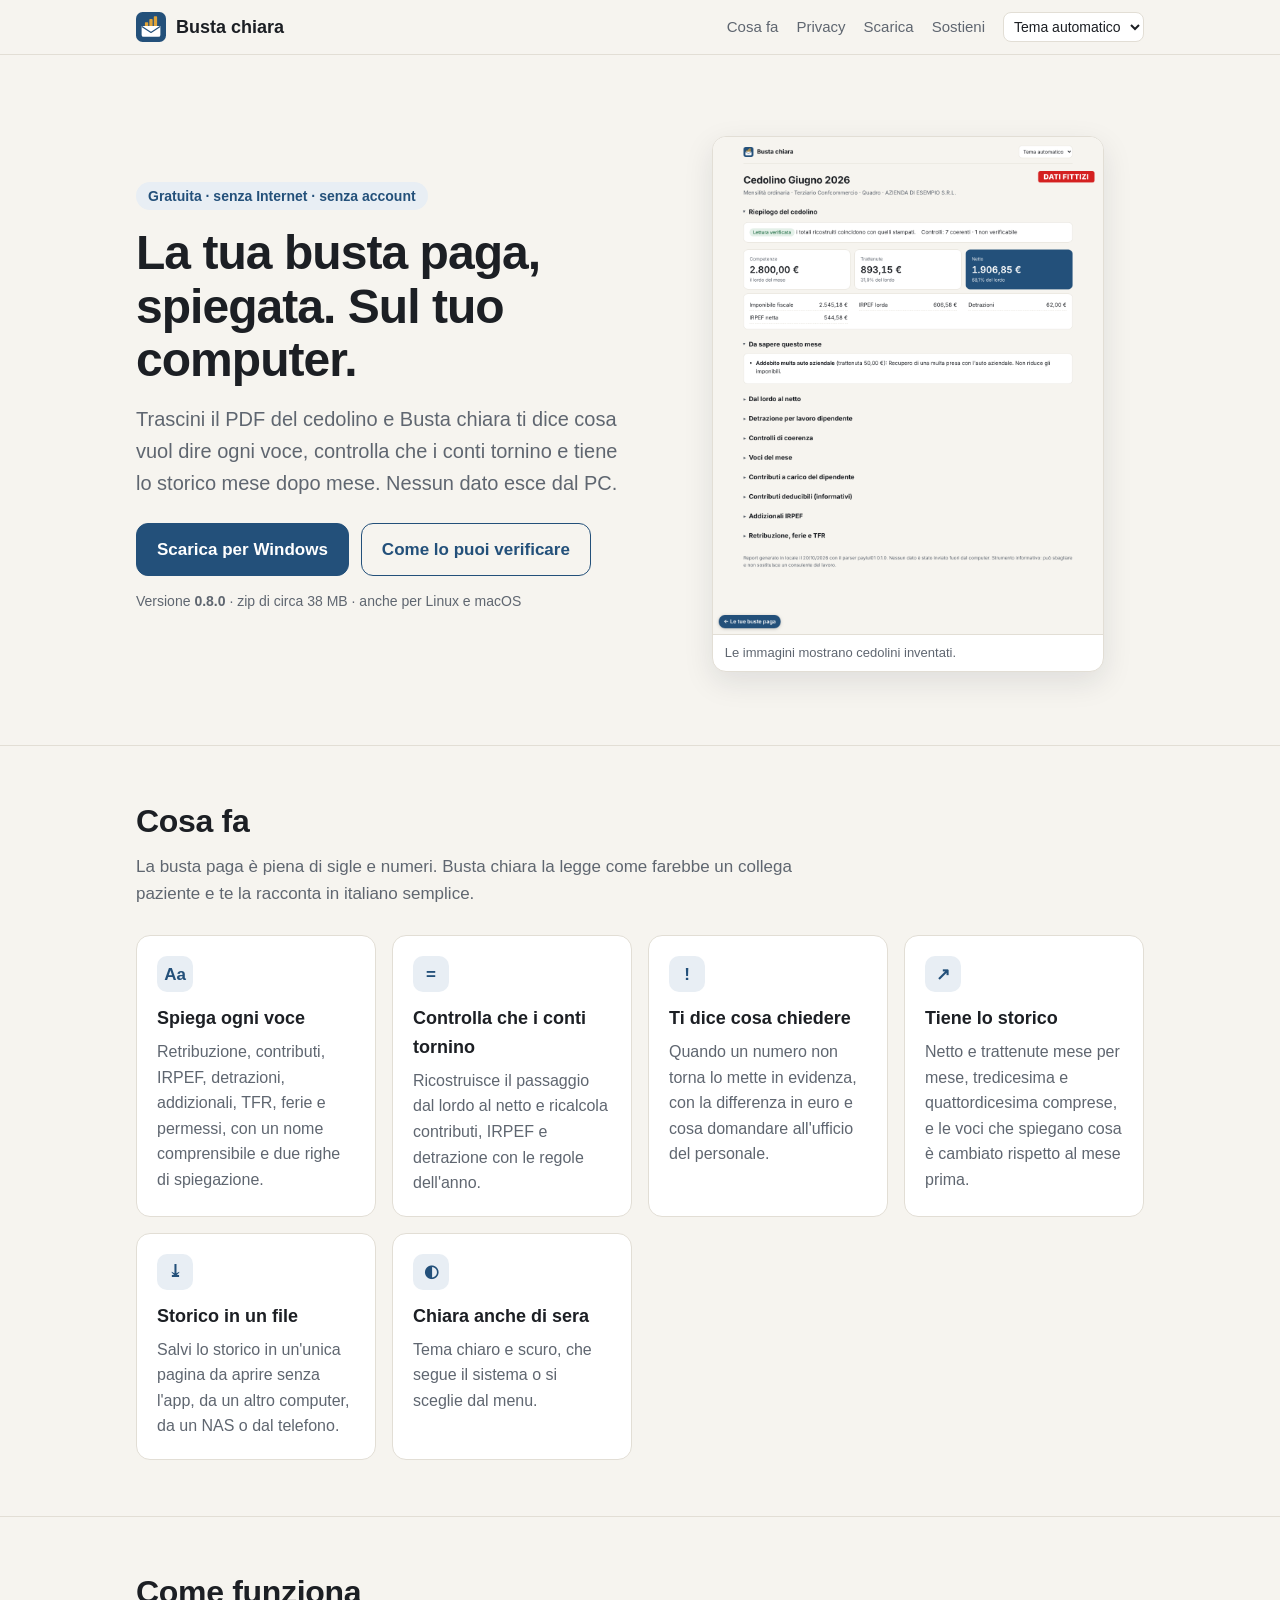
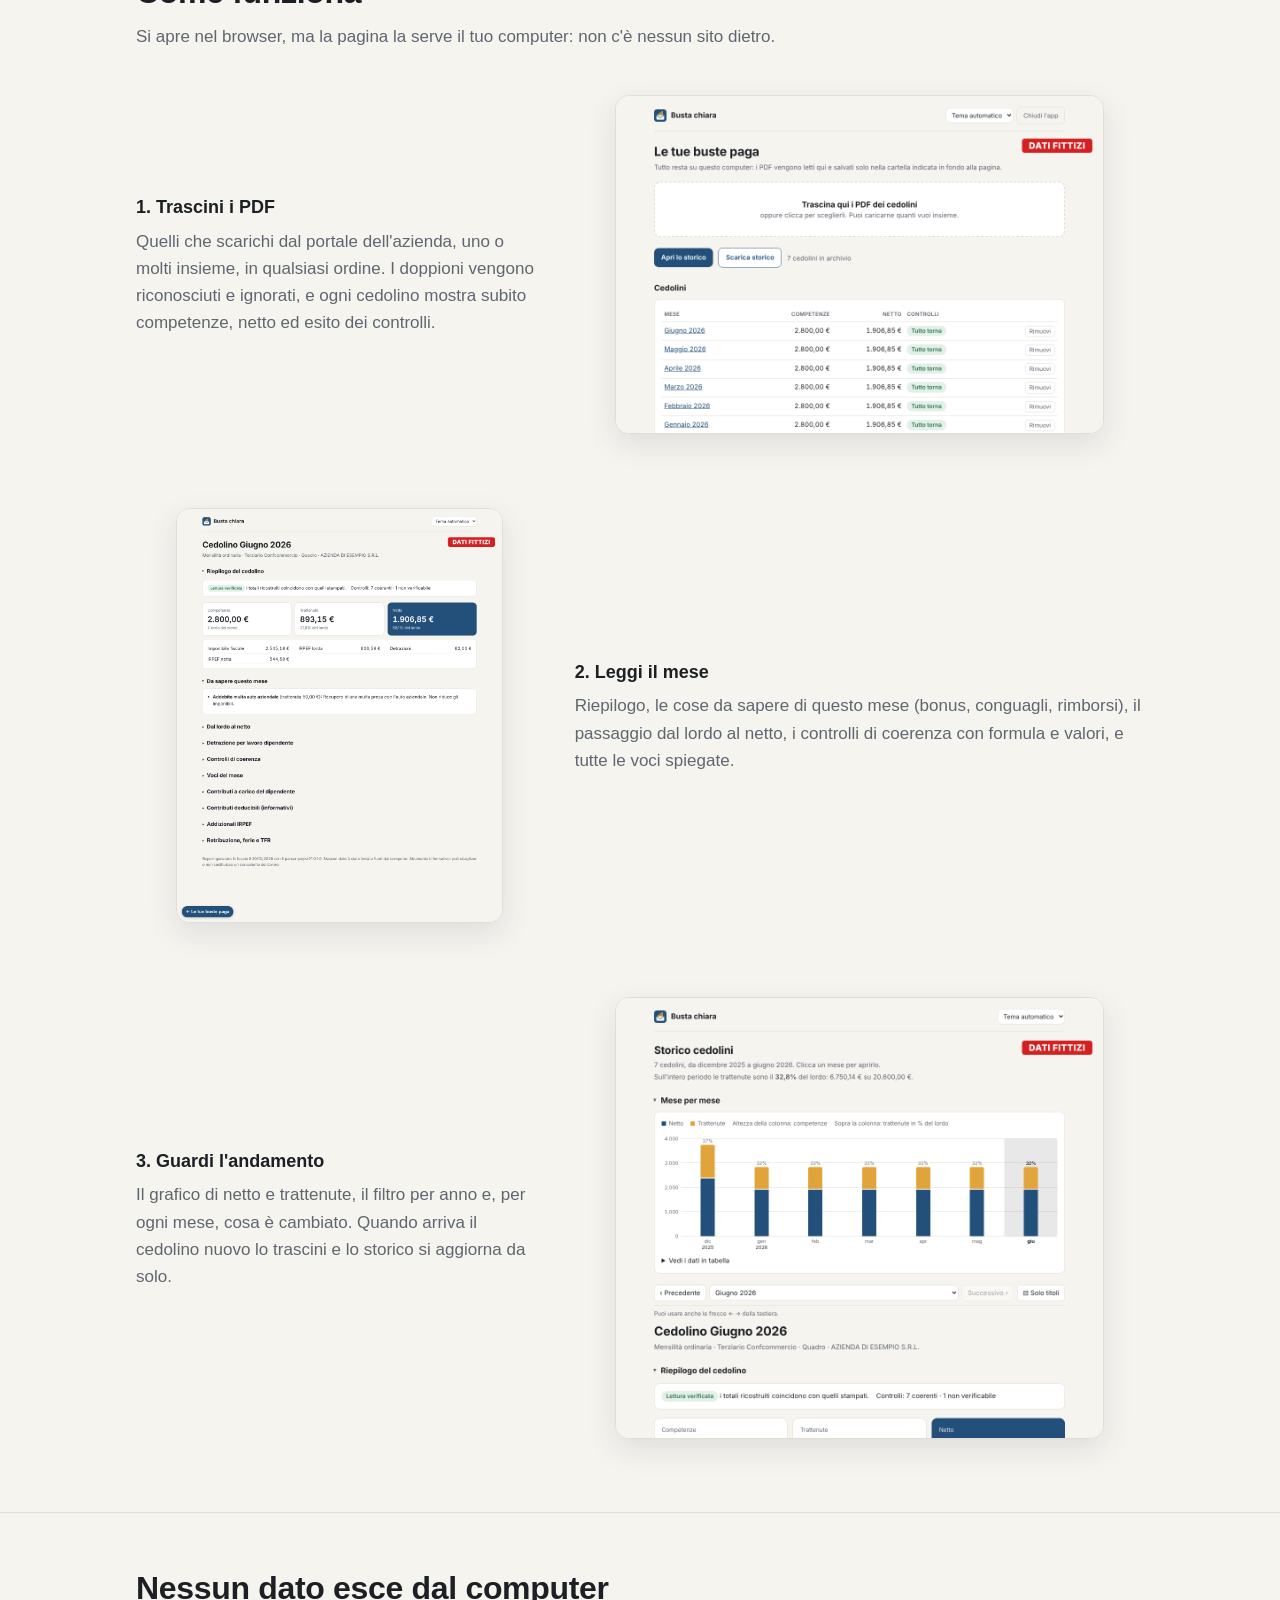
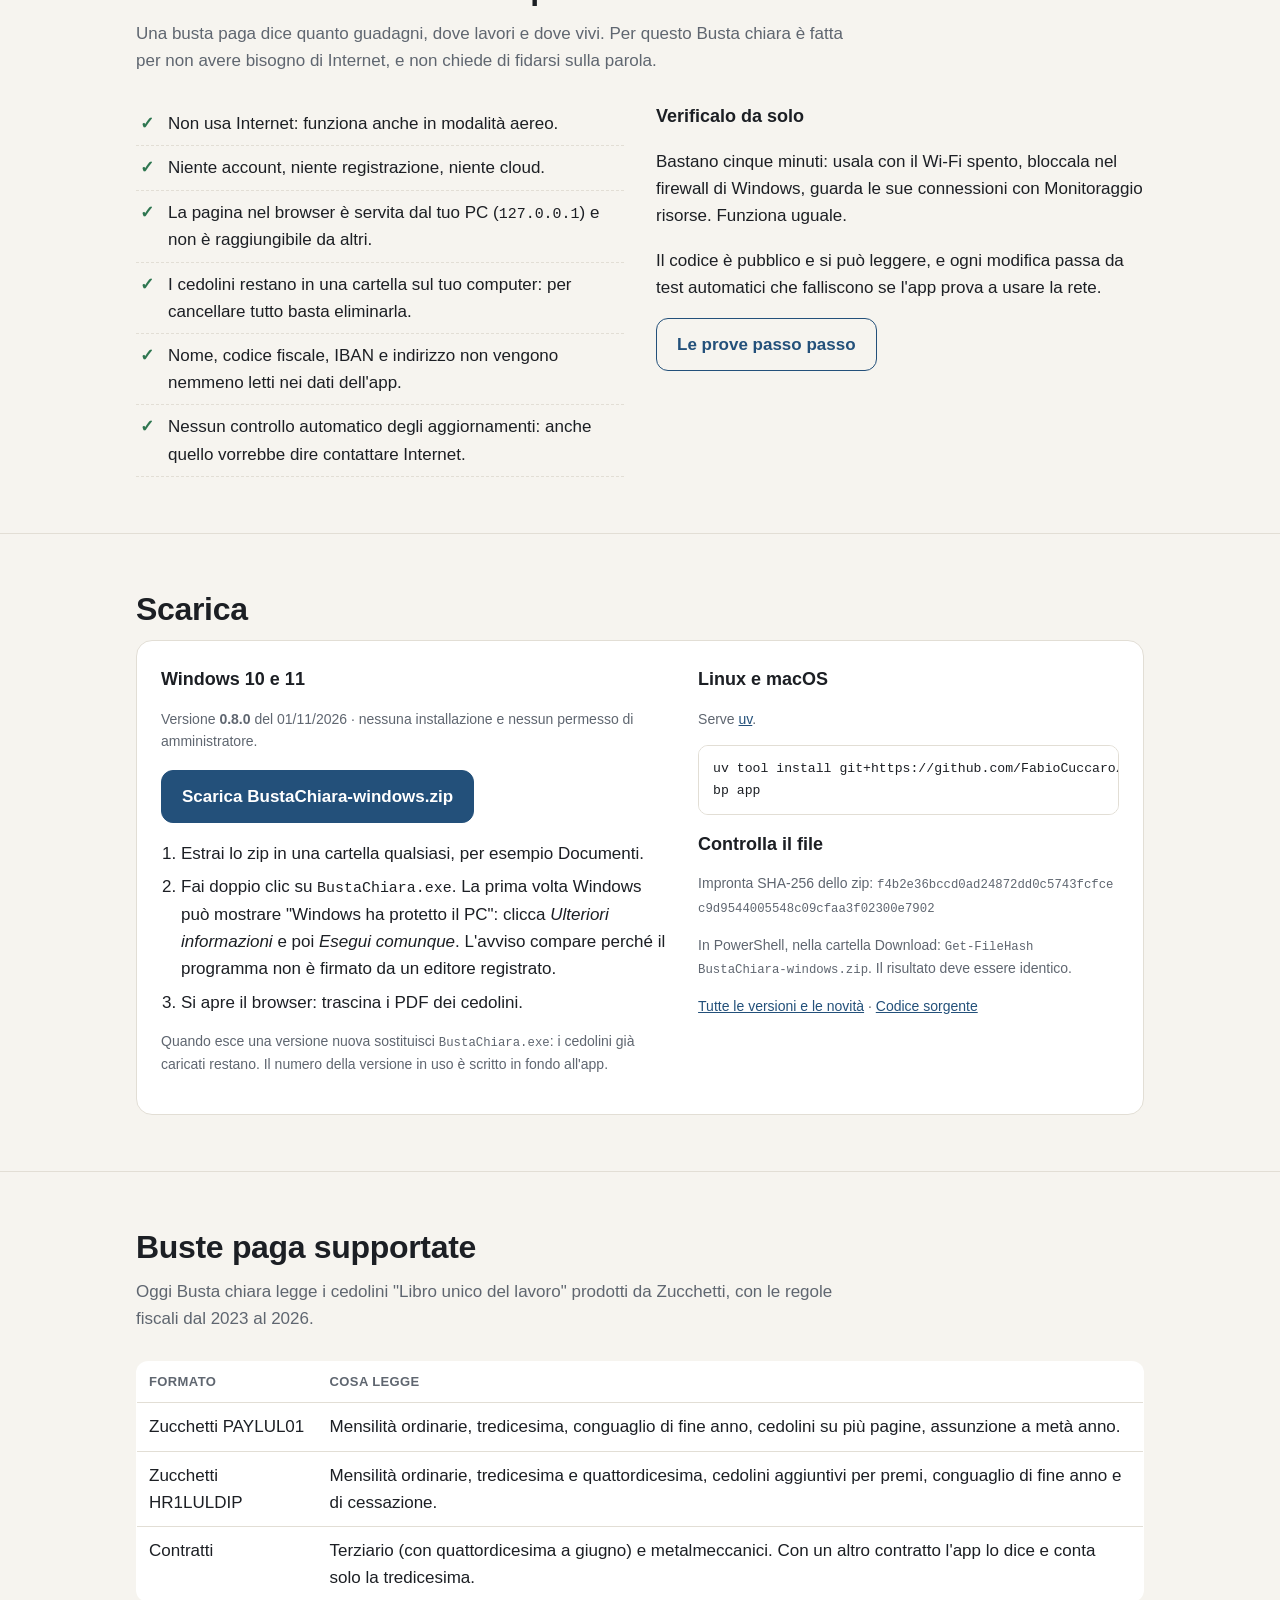
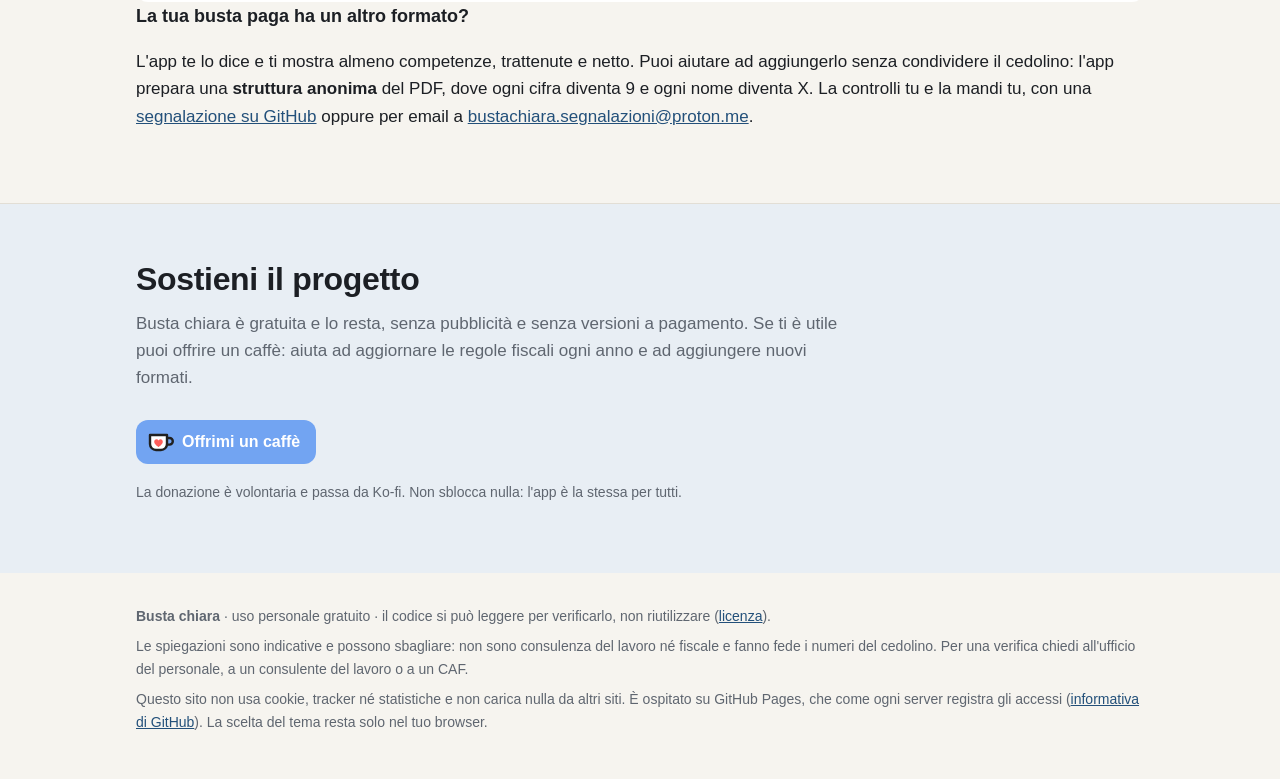
==== docs/index.html @ 27938926 "Busta chiara v0.8.0" ====
<!doctype html>
<html lang="it">
<head>
<meta charset="utf-8">
<meta name="viewport" content="width=device-width, initial-scale=1">
<!-- Il browser stesso vieta a questa pagina di caricare qualsiasi cosa da altri siti. -->
<meta http-equiv="Content-Security-Policy" content="default-src 'none'; img-src 'self'; style-src 'self'; script-src 'self'; base-uri 'none'; form-action 'none'">
<meta name="referrer" content="no-referrer">
<title>Busta chiara: la busta paga spiegata, sul tuo computer</title>
<meta name="description" content="App gratuita per Windows e Linux che spiega la busta paga, controlla che i conti tornino e tiene lo storico mese per mese. Funziona senza Internet: nessun dato esce dal PC.">
<link rel="icon" href="icona.svg" type="image/svg+xml">
<link rel="stylesheet" href="sito.css">
<script src="sito.js"></script>
</head>
<body>

<header class="top">
  <div class="wrap">
    <a class="brand" href="./">
      <svg class="logo" width="30" height="30" viewBox="0 0 64 64" aria-hidden="true">
        <rect class="b" width="64" height="64" rx="14"></rect>
        <rect class="o" x="19" y="22" width="7" height="16" rx="1.5"></rect>
        <rect class="o" x="28.5" y="15" width="7" height="23" rx="1.5"></rect>
        <rect class="o" x="38" y="9" width="7" height="29" rx="1.5"></rect>
        <path d="M12 30 H52 V49 A4 4 0 0 1 48 53 H16 A4 4 0 0 1 12 49 Z" fill="#ffffff"></path>
        <path class="s" d="M12.5 31 L32 43.5 L51.5 31" fill="none" stroke-width="2.6" stroke-linejoin="round"></path>
      </svg>
      <span>Busta chiara</span>
    </a>
    <nav class="menu" aria-label="Sezioni">
      <a href="#funzioni" class="hide-sm">Cosa fa</a>
      <a href="#privacy">Privacy</a>
      <a href="#scarica">Scarica</a>
      <a href="#sostieni" class="hide-sm">Sostieni</a>
      <select class="theme" aria-label="Tema">
        <option value="">Tema automatico</option>
        <option value="light">Tema chiaro</option>
        <option value="dark">Tema scuro</option>
      </select>
    </nav>
  </div>
</header>

<main>

<section class="hero">
  <div class="wrap grid">
    <div>
      <span class="eyebrow">Gratuita · senza Internet · senza account</span>
      <h1>La tua busta paga, spiegata. Sul tuo computer.</h1>
      <p class="lead">Trascini il PDF del cedolino e Busta chiara ti dice cosa vuol dire ogni voce, controlla che i conti tornino e tiene lo storico mese dopo mese. Nessun dato esce dal PC.</p>
      <div class="cta">
        <a class="btn" href="https://github.com/FabioCuccaro/busta-chiara/releases/latest/download/BustaChiara-windows.zip">Scarica per Windows</a>
        <a class="btn secondary" href="#privacy">Come lo puoi verificare</a>
      </div>
      <p class="small">Versione <span class="version"><!--versione-->0.8.0<!--/versione--></span> · zip di circa <!--dimensione-->38 MB<!--/dimensione--> · anche per Linux e macOS</p>
    </div>
    <figure class="shot">
      <img class="light-only" src="img/app-mese.png" width="1100" height="1400" alt="Report di un mese in Busta chiara: competenze, trattenute, netto e controlli">
      <img class="dark-only" src="img/app-mese-scuro.png" width="1100" height="1400" alt="Report di un mese in Busta chiara, tema scuro" loading="lazy">
      <figcaption>Le immagini mostrano cedolini inventati.</figcaption>
    </figure>
  </div>
</section>

<section id="funzioni">
  <div class="wrap">
    <h2>Cosa fa</h2>
    <p class="intro">La busta paga è piena di sigle e numeri. Busta chiara la legge come farebbe un collega paziente e te la racconta in italiano semplice.</p>
    <div class="cards">
      <div class="card"><div class="ico">Aa</div><h3>Spiega ogni voce</h3><p>Retribuzione, contributi, IRPEF, detrazioni, addizionali, TFR, ferie e permessi, con un nome comprensibile e due righe di spiegazione.</p></div>
      <div class="card"><div class="ico">=</div><h3>Controlla che i conti tornino</h3><p>Ricostruisce il passaggio dal lordo al netto e ricalcola contributi, IRPEF e detrazione con le regole dell'anno.</p></div>
      <div class="card"><div class="ico">!</div><h3>Ti dice cosa chiedere</h3><p>Quando un numero non torna lo mette in evidenza, con la differenza in euro e cosa domandare all'ufficio del personale.</p></div>
      <div class="card"><div class="ico">↗</div><h3>Tiene lo storico</h3><p>Netto e trattenute mese per mese, tredicesima e quattordicesima comprese, e le voci che spiegano cosa è cambiato rispetto al mese prima.</p></div>
      <div class="card"><div class="ico">⤓</div><h3>Storico in un file</h3><p>Salvi lo storico in un'unica pagina da aprire senza l'app, da un altro computer, da un NAS o dal telefono.</p></div>
      <div class="card"><div class="ico">◐</div><h3>Chiara anche di sera</h3><p>Tema chiaro e scuro, che segue il sistema o si sceglie dal menu.</p></div>
    </div>
  </div>
</section>

<section id="come-appare">
  <div class="wrap">
    <h2>Come funziona</h2>
    <p class="intro">Si apre nel browser, ma la pagina la serve il tuo computer: non c'è nessun sito dietro.</p>
    <div class="tour">
      <div class="step">
        <div class="text"><h3>1. Trascini i PDF</h3><p>Quelli che scarichi dal portale dell'azienda, uno o molti insieme, in qualsiasi ordine. I doppioni vengono riconosciuti e ignorati, e ogni cedolino mostra subito competenze, netto ed esito dei controlli.</p></div>
        <figure class="shot">
          <img class="light-only" src="img/app-elenco.png" width="1100" height="760" alt="Elenco dei cedolini con la zona di caricamento" loading="lazy">
          <img class="dark-only" src="img/app-elenco-scuro.png" width="1100" height="760" alt="Elenco dei cedolini, tema scuro" loading="lazy">
        </figure>
      </div>
      <div class="step">
        <div class="text"><h3>2. Leggi il mese</h3><p>Riepilogo, le cose da sapere di questo mese (bonus, conguagli, rimborsi), il passaggio dal lordo al netto, i controlli di coerenza con formula e valori, e tutte le voci spiegate.</p></div>
        <figure class="shot">
          <img class="light-only" src="img/app-mese.png" width="1100" height="1400" alt="Report di un mese" loading="lazy">
          <img class="dark-only" src="img/app-mese-scuro.png" width="1100" height="1400" alt="Report di un mese, tema scuro" loading="lazy">
        </figure>
      </div>
      <div class="step">
        <div class="text"><h3>3. Guardi l'andamento</h3><p>Il grafico di netto e trattenute, il filtro per anno e, per ogni mese, cosa è cambiato. Quando arriva il cedolino nuovo lo trascini e lo storico si aggiorna da solo.</p></div>
        <figure class="shot">
          <img class="light-only" src="img/app-storico.png" width="1100" height="1400" alt="Storico dei cedolini con il grafico mese per mese" loading="lazy">
          <img class="dark-only" src="img/app-storico-scuro.png" width="1100" height="1400" alt="Storico dei cedolini, tema scuro" loading="lazy">
        </figure>
      </div>
    </div>
  </div>
</section>

<section id="privacy" class="privacy">
  <div class="wrap">
    <h2>Nessun dato esce dal computer</h2>
    <p class="intro">Una busta paga dice quanto guadagni, dove lavori e dove vivi. Per questo Busta chiara è fatta per non avere bisogno di Internet, e non chiede di fidarsi sulla parola.</p>
    <div class="grid">
      <ul class="checks">
        <li>Non usa Internet: funziona anche in modalità aereo.</li>
        <li>Niente account, niente registrazione, niente cloud.</li>
        <li>La pagina nel browser è servita dal tuo PC (<code>127.0.0.1</code>) e non è raggiungibile da altri.</li>
        <li>I cedolini restano in una cartella sul tuo computer: per cancellare tutto basta eliminarla.</li>
        <li>Nome, codice fiscale, IBAN e indirizzo non vengono nemmeno letti nei dati dell'app.</li>
        <li>Nessun controllo automatico degli aggiornamenti: anche quello vorrebbe dire contattare Internet.</li>
      </ul>
      <div>
        <h3>Verificalo da solo</h3>
        <p>Bastano cinque minuti: usala con il Wi-Fi spento, bloccala nel firewall di Windows, guarda le sue connessioni con Monitoraggio risorse. Funziona uguale.</p>
        <p>Il codice è pubblico e si può leggere, e ogni modifica passa da test automatici che falliscono se l'app prova a usare la rete.</p>
        <p><a class="btn secondary" href="verifica.html">Le prove passo passo</a></p>
      </div>
    </div>
  </div>
</section>

<section id="scarica" class="download">
  <div class="wrap">
    <h2>Scarica</h2>
    <div class="box">
      <div>
        <h3>Windows 10 e 11</h3>
        <p class="small">Versione <span class="version"><!--versione-->0.8.0<!--/versione--></span> del <!--data-->01/11/2026<!--/data--> · nessuna installazione e nessun permesso di amministratore.</p>
        <p><a class="btn" href="https://github.com/FabioCuccaro/busta-chiara/releases/latest/download/BustaChiara-windows.zip">Scarica BustaChiara-windows.zip</a></p>
        <ol>
          <li>Estrai lo zip in una cartella qualsiasi, per esempio Documenti.</li>
          <li>Fai doppio clic su <code>BustaChiara.exe</code>. La prima volta Windows può mostrare "Windows ha protetto il PC": clicca <em>Ulteriori informazioni</em> e poi <em>Esegui comunque</em>. L'avviso compare perché il programma non è firmato da un editore registrato.</li>
          <li>Si apre il browser: trascina i PDF dei cedolini.</li>
        </ol>
        <p class="small">Quando esce una versione nuova sostituisci <code>BustaChiara.exe</code>: i cedolini già caricati restano. Il numero della versione in uso è scritto in fondo all'app.</p>
      </div>
      <div>
        <h3>Linux e macOS</h3>
        <p class="small">Serve <a href="https://docs.astral.sh/uv/">uv</a>.</p>
        <pre><code>uv tool install git+https://github.com/FabioCuccaro/busta-chiara.git
bp app</code></pre>
        <h3>Controlla il file</h3>
        <p class="small hash">Impronta SHA-256 dello zip: <code><!--sha256-->f4b2e36bccd0ad24872dd0c5743fcfcec9d9544005548c09cfaa3f02300e7902<!--/sha256--></code></p>
        <p class="small">In PowerShell, nella cartella Download: <code>Get-FileHash BustaChiara-windows.zip</code>. Il risultato deve essere identico.</p>
        <p class="small"><a href="https://github.com/FabioCuccaro/busta-chiara/releases">Tutte le versioni e le novità</a> · <a href="https://github.com/FabioCuccaro/busta-chiara">Codice sorgente</a></p>
      </div>
    </div>
  </div>
</section>

<section id="formati" class="formats">
  <div class="wrap">
    <h2>Buste paga supportate</h2>
    <p class="intro">Oggi Busta chiara legge i cedolini "Libro unico del lavoro" prodotti da Zucchetti, con le regole fiscali dal 2023 al 2026.</p>
    <div class="scroll">
      <table>
        <thead><tr><th>Formato</th><th>Cosa legge</th></tr></thead>
        <tbody>
          <tr><td>Zucchetti PAYLUL01</td><td>Mensilità ordinarie, tredicesima, conguaglio di fine anno, cedolini su più pagine, assunzione a metà anno.</td></tr>
          <tr><td>Zucchetti HR1LULDIP</td><td>Mensilità ordinarie, tredicesima e quattordicesima, cedolini aggiuntivi per premi, conguaglio di fine anno e di cessazione.</td></tr>
          <tr><td>Contratti</td><td>Terziario (con quattordicesima a giugno) e metalmeccanici. Con un altro contratto l'app lo dice e conta solo la tredicesima.</td></tr>
        </tbody>
      </table>
    </div>
    <h3>La tua busta paga ha un altro formato?</h3>
    <p>L'app te lo dice e ti mostra almeno competenze, trattenute e netto. Puoi aiutare ad aggiungerlo senza condividere il cedolino: l'app prepara una <strong>struttura anonima</strong> del PDF, dove ogni cifra diventa 9 e ogni nome diventa X. La controlli tu e la mandi tu, con una <a href="https://github.com/FabioCuccaro/busta-chiara-segnalazioni">segnalazione su GitHub</a> oppure per email a <a href="mailto:bustachiara.segnalazioni@proton.me">bustachiara.segnalazioni@proton.me</a>.</p>
  </div>
</section>

<section id="sostieni" class="support">
  <div class="wrap">
    <h2>Sostieni il progetto</h2>
    <p class="intro">Busta chiara è gratuita e lo resta, senza pubblicità e senza versioni a pagamento. Se ti è utile puoi offrire un caffè: aiuta ad aggiornare le regole fiscali ogni anno e ad aggiungere nuovi formati.</p>
    <p><a class="kofi" href="https://ko-fi.com/busta_chiara"><svg width="26" height="20" viewBox="0 0 26 20" aria-hidden="true"><path d="M2 3h17v9a6 6 0 0 1-6 6H8a6 6 0 0 1-6-6z" fill="#fff" stroke="#202020" stroke-width="2.4" stroke-linejoin="round"/><path d="M19 6h2.5a3.3 3.3 0 0 1 0 6.6H19" fill="none" stroke="#202020" stroke-width="2.4"/><path d="M10.5 15s-4.3-2.6-4.3-5.3c0-1.4 1-2.4 2.2-2.4.9 0 1.6.5 2.1 1.2.5-.7 1.2-1.2 2.1-1.2 1.2 0 2.2 1 2.2 2.4 0 2.7-4.3 5.3-4.3 5.3z" fill="#ff5e5b"/></svg>Offrimi un caffè</a></p>
    <p class="small">La donazione è volontaria e passa da Ko-fi. Non sblocca nulla: l'app è la stessa per tutti.</p>
  </div>
</section>

</main>

<footer>
  <div class="wrap">
    <div><strong>Busta chiara</strong> · uso personale gratuito · il codice si può leggere per verificarlo, non riutilizzare (<a href="https://github.com/FabioCuccaro/busta-chiara/blob/main/LICENSE.md">licenza</a>).</div>
    <div>Le spiegazioni sono indicative e possono sbagliare: non sono consulenza del lavoro né fiscale e fanno fede i numeri del cedolino. Per una verifica chiedi all'ufficio del personale, a un consulente del lavoro o a un CAF.</div>
    <div>Questo sito non usa cookie, tracker né statistiche e non carica nulla da altri siti. È ospitato su GitHub Pages, che come ogni server registra gli accessi (<a href="https://docs.github.com/it/site-policy/privacy-policies/github-general-privacy-statement">informativa di GitHub</a>). La scelta del tema resta solo nel tuo browser.</div>
  </div>
</footer>

</body>
</html>
---- docs/sito.css ----
/* Sito di Busta chiara: stessa palette dell'app (src/bp/report/templates/_stile.css). Nessun font o immagine esterna. */
:root {
  --bg: #f6f4ef; --surface: #ffffff; --text: #1c1f24; --muted: #5f6670; --line: #e2ded5;
  --accent: #23507a; --accent-2: #e0a43a; --on-accent: #ffffff; --soft: #e8eef4;
  --pos: #2e7650; --pos-bg: #e3f0e8;
  --brand: #23507a; --brand-2: #e0a43a;
}
@media (prefers-color-scheme: dark) {
  :root:not([data-theme="light"]) {
    color-scheme: dark;
    --bg: #121417; --surface: #1b1e22; --text: #eceae4; --muted: #a3a7ae; --line: #2e3238;
    --accent: #8cb6e0; --accent-2: #ebc06e; --on-accent: #121417; --soft: #1e2833;
    --pos: #7cc79a; --pos-bg: #1d3327;
  }
}
:root[data-theme="dark"] {
  color-scheme: dark;
  --bg: #121417; --surface: #1b1e22; --text: #eceae4; --muted: #a3a7ae; --line: #2e3238;
  --accent: #8cb6e0; --accent-2: #ebc06e; --on-accent: #121417; --soft: #1e2833;
  --pos: #7cc79a; --pos-bg: #1d3327;
}
* { box-sizing: border-box; }
html { scroll-behavior: smooth; }
body { margin: 0; background: var(--bg); color: var(--text);
  font: 17px/1.6 -apple-system, BlinkMacSystemFont, "Segoe UI", Roboto, "Helvetica Neue", Arial, sans-serif; }
a { color: var(--accent); }
img { max-width: 100%; height: auto; display: block; }
code, pre { font-family: ui-monospace, Menlo, Consolas, monospace; font-size: .88em; }
pre { background: var(--surface); border: 1px solid var(--line); border-radius: 10px; padding: 12px 14px; overflow-x: auto; line-height: 1.45; }
.wrap { max-width: 1040px; margin: 0 auto; padding: 0 16px; }

/* Intestazione */
header.top { border-bottom: 1px solid var(--line); background: var(--bg); position: sticky; top: 0; z-index: 2; }
header.top .wrap { display: flex; align-items: center; justify-content: space-between; gap: 12px; padding-top: 12px; padding-bottom: 12px; flex-wrap: wrap; }
.brand { display: inline-flex; align-items: center; gap: 10px; font-weight: 700; font-size: 18px; color: var(--text); text-decoration: none; }
nav.menu { display: flex; align-items: center; gap: 4px 18px; flex-wrap: wrap; font-size: 15px; }
nav.menu a { color: var(--muted); text-decoration: none; }
nav.menu a:hover, nav.menu a[aria-current] { color: var(--text); }
.theme { font: inherit; font-size: 14px; padding: 5px 6px; border-radius: 8px; border: 1px solid var(--line); background: var(--surface); color: var(--text); }

/* Sezioni */
section { padding: 56px 0; border-bottom: 1px solid var(--line); }
section:last-of-type { border-bottom: 0; }
h1 { font-size: clamp(32px, 5vw, 48px); line-height: 1.12; letter-spacing: -.02em; margin: 0 0 16px; }
h2 { font-size: clamp(24px, 3.4vw, 32px); line-height: 1.2; letter-spacing: -.01em; margin: 0 0 12px; }
h3 { font-size: 18px; margin: 0 0 6px; }
.lead { font-size: 20px; color: var(--muted); max-width: 40em; margin: 0 0 24px; }
.intro { color: var(--muted); max-width: 42em; margin: 0 0 28px; }
.eyebrow { display: inline-block; font-size: 14px; font-weight: 600; color: var(--accent); background: var(--soft); border-radius: 999px; padding: 3px 12px; margin-bottom: 16px; }

.hero { padding-top: 64px; }
.hero .grid { display: grid; grid-template-columns: 1.05fr 1fr; gap: 40px; align-items: center; }
.cta { display: flex; gap: 12px; flex-wrap: wrap; align-items: center; }
.btn { display: inline-flex; align-items: center; gap: 8px; padding: 12px 20px; border-radius: 12px; background: var(--accent); color: var(--on-accent); text-decoration: none; font-weight: 650; border: 1px solid var(--accent); }
.btn:hover { filter: brightness(1.08); }
.btn.secondary { background: transparent; color: var(--accent); }
.small { font-size: 14px; color: var(--muted); }
.shot { border-radius: 14px; border: 1px solid var(--line); overflow: hidden; background: var(--surface); box-shadow: 0 10px 30px rgba(20, 30, 45, .10); }
.shot figcaption { font-size: 13px; color: var(--muted); padding: 8px 12px; border-top: 1px solid var(--line); }

/* Immagini chiare o scure secondo il tema scelto */
.dark-only { display: none; }
@media (prefers-color-scheme: dark) {
  :root:not([data-theme="light"]) .dark-only { display: block; }
  :root:not([data-theme="light"]) .light-only { display: none; }
}
:root[data-theme="dark"] .dark-only { display: block; }
:root[data-theme="dark"] .light-only { display: none; }

.cards { display: grid; grid-template-columns: repeat(auto-fit, minmax(240px, 1fr)); gap: 16px; }
.card { background: var(--surface); border: 1px solid var(--line); border-radius: 14px; padding: 20px; }
.card p { margin: 0; color: var(--muted); font-size: 16px; }
.card .ico { width: 36px; height: 36px; border-radius: 10px; background: var(--soft); color: var(--accent); display: grid; place-items: center; margin-bottom: 12px; font-weight: 700; }

.tour { display: grid; gap: 40px; }
.tour .step { display: grid; grid-template-columns: 1fr 1.4fr; gap: 32px; align-items: center; }
.tour .step:nth-child(even) .text { order: 2; }
.tour .text p { color: var(--muted); margin: 0; }

.privacy .grid { display: grid; grid-template-columns: 1fr 1fr; gap: 32px; }
ul.checks { list-style: none; padding: 0; margin: 0; }
ul.checks li { padding: 8px 0 8px 32px; position: relative; border-bottom: 1px dashed var(--line); }
ul.checks li::before { content: "✓"; position: absolute; left: 4px; top: 8px; color: var(--pos); font-weight: 700; }

.download .box { background: var(--surface); border: 1px solid var(--line); border-radius: 16px; padding: 24px; display: grid; grid-template-columns: 1.2fr 1fr; gap: 32px; }
.download ol { padding-left: 20px; margin: 12px 0 0; }
.download ol li { margin-bottom: 6px; }
.hash code { word-break: break-all; }
.version { font-weight: 650; }

.formats table { width: 100%; border-collapse: collapse; background: var(--surface); border: 1px solid var(--line); border-radius: 12px; overflow: hidden; }
.formats th, .formats td { text-align: left; padding: 10px 12px; border-bottom: 1px solid var(--line); vertical-align: top; }
.formats th { font-size: 13px; text-transform: uppercase; letter-spacing: .03em; color: var(--muted); }
.formats tr:last-child td { border-bottom: 0; }
.scroll { overflow-x: auto; }

.support { background: var(--soft); }
/* Pulsante Ko-fi disegnato qui, come nell'app: l'immagine originale verrebbe scaricata da Internet. */
a.kofi { display: inline-flex; align-items: center; gap: 8px; background: #72a4f2; color: #fff; border-radius: 12px; padding: 0 16px 0 12px; height: 44px; font-size: 16px; font-weight: 700; text-decoration: none; white-space: nowrap; }
a.kofi:hover { filter: brightness(1.06); }

/* Pagina verifica */
.steps { counter-reset: s; display: grid; gap: 16px; }
.steps .card { position: relative; padding-left: 64px; }
.steps .card::before { counter-increment: s; content: counter(s); position: absolute; left: 20px; top: 20px; width: 30px; height: 30px; border-radius: 50%; background: var(--accent); color: var(--on-accent); display: grid; place-items: center; font-weight: 700; font-size: 15px; }
.steps .card p { color: var(--text); margin: 0 0 8px; }
.steps .card p:last-child { margin-bottom: 0; }
.note { border-left: 4px solid var(--accent-2); padding: 4px 0 4px 16px; color: var(--muted); }

footer { padding: 32px 0 48px; color: var(--muted); font-size: 14px; }
footer .wrap { display: grid; gap: 8px; }

@media (max-width: 820px) {
  .hero .grid, .tour .step, .privacy .grid, .download .box { grid-template-columns: 1fr; }
  .tour .step:nth-child(even) .text { order: 0; }
  section { padding: 40px 0; }
  body { font-size: 16px; }
  .lead { font-size: 18px; }
  nav.menu .hide-sm { display: none; }
}
.logo .b { fill: var(--brand); } .logo .o { fill: var(--brand-2); } .logo .s { stroke: var(--brand); }
.hero .grid > *, .tour .step > *, .privacy .grid > *, .download .box > * { min-width: 0; }
/* Gli screenshot sono lunghi: si mostra la parte alta, la più significativa. */
.hero .shot img { max-height: 520px; object-fit: cover; object-position: top; width: 100%; }
.tour .shot img { max-height: 440px; object-fit: cover; object-position: top; width: 100%; }
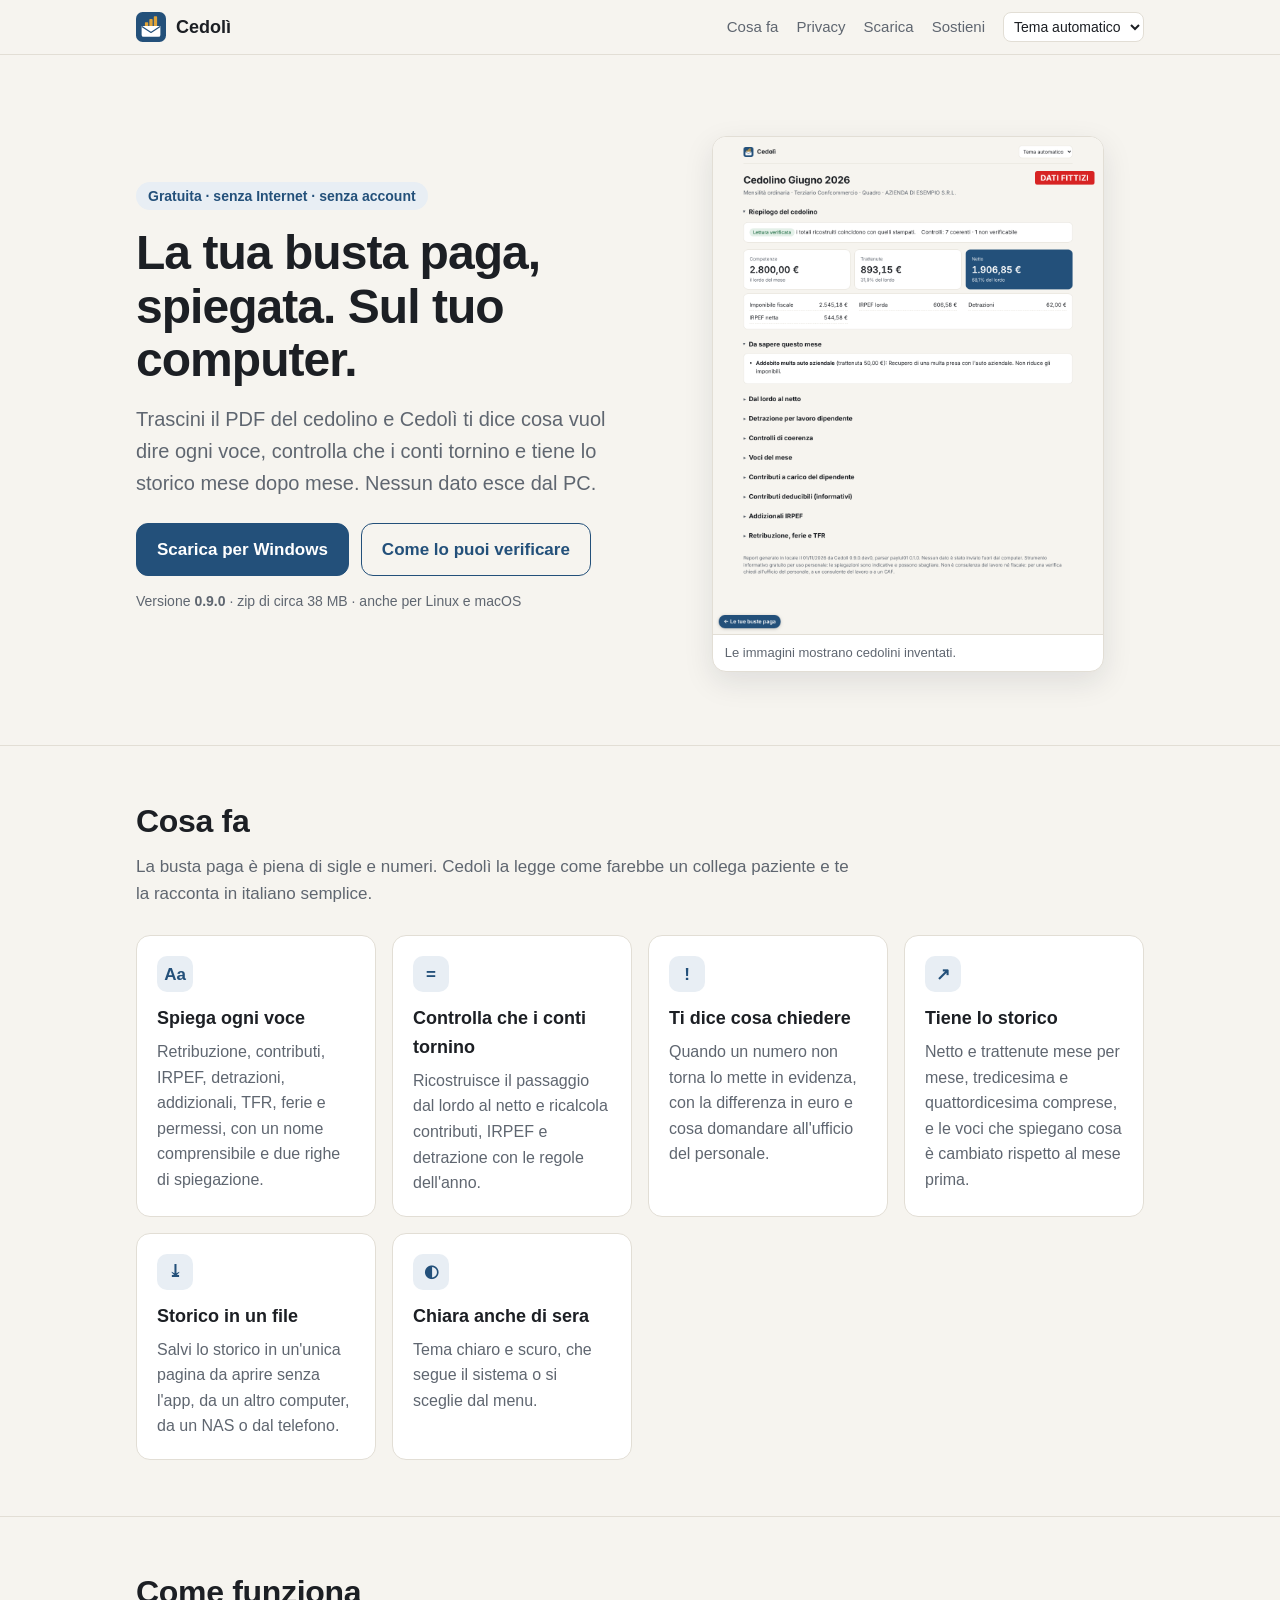
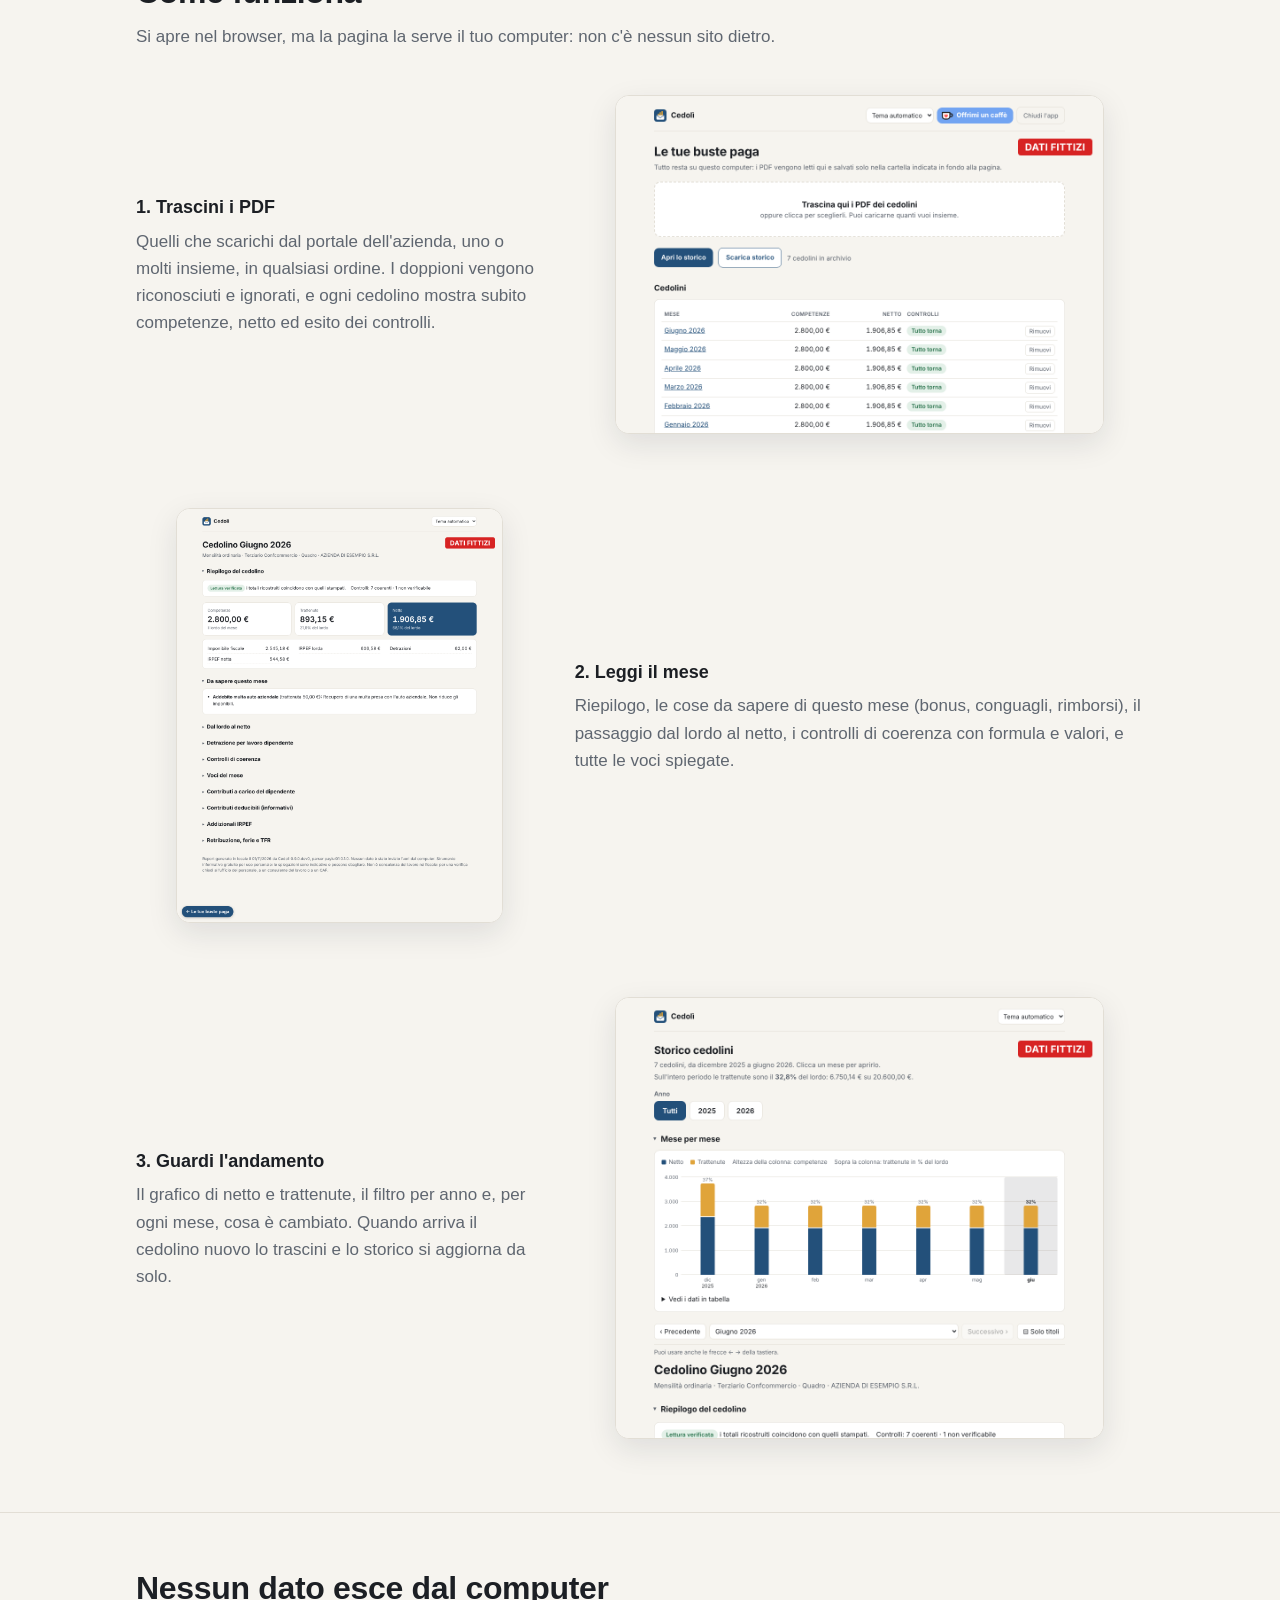
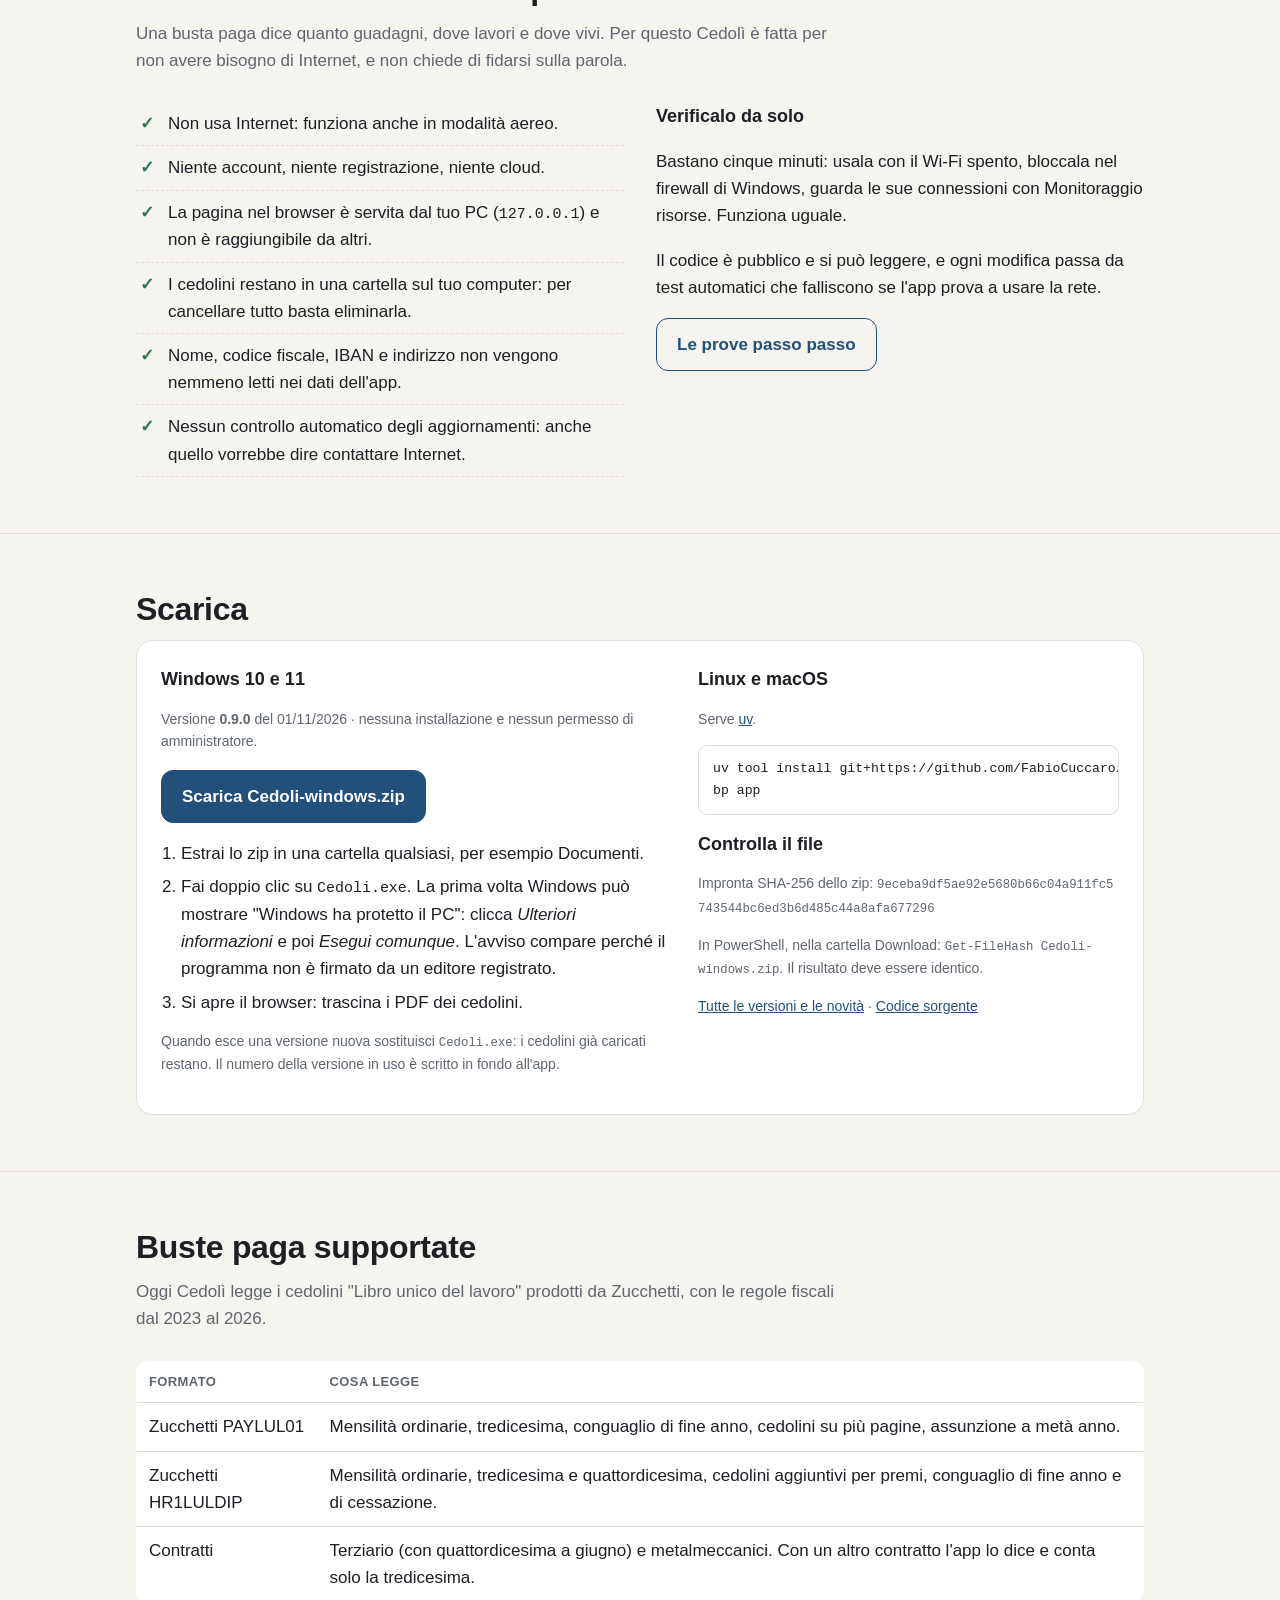
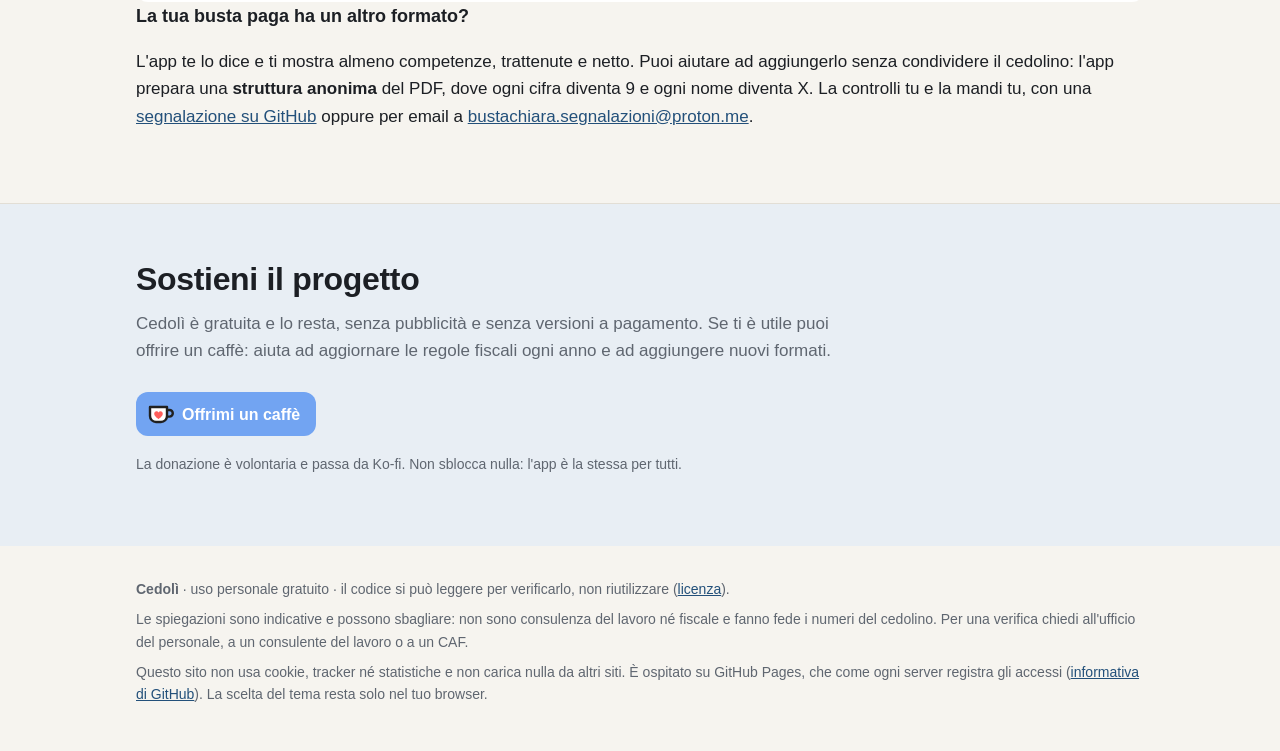
==== commit 8d74d6ed: "Cedolì v0.9.0" ====
--- a/docs/index.html
+++ b/docs/index.html
@@ -6,7 +6,7 @@
 <!-- Il browser stesso vieta a questa pagina di caricare qualsiasi cosa da altri siti. -->
 <meta http-equiv="Content-Security-Policy" content="default-src 'none'; img-src 'self'; style-src 'self'; script-src 'self'; base-uri 'none'; form-action 'none'">
 <meta name="referrer" content="no-referrer">
-<title>Busta chiara: la busta paga spiegata, sul tuo computer</title>
+<title>Cedolì: la busta paga spiegata, sul tuo computer</title>
 <meta name="description" content="App gratuita per Windows e Linux che spiega la busta paga, controlla che i conti tornino e tiene lo storico mese per mese. Funziona senza Internet: nessun dato esce dal PC.">
 <link rel="icon" href="icona.svg" type="image/svg+xml">
 <link rel="stylesheet" href="sito.css">
@@ -25,7 +25,7 @@
         <path d="M12 30 H52 V49 A4 4 0 0 1 48 53 H16 A4 4 0 0 1 12 49 Z" fill="#ffffff"></path>
         <path class="s" d="M12.5 31 L32 43.5 L51.5 31" fill="none" stroke-width="2.6" stroke-linejoin="round"></path>
       </svg>
-      <span>Busta chiara</span>
+      <span>Cedolì</span>
     </a>
     <nav class="menu" aria-label="Sezioni">
       <a href="#funzioni" class="hide-sm">Cosa fa</a>
@@ -48,16 +48,16 @@
     <div>
       <span class="eyebrow">Gratuita · senza Internet · senza account</span>
       <h1>La tua busta paga, spiegata. Sul tuo computer.</h1>
-      <p class="lead">Trascini il PDF del cedolino e Busta chiara ti dice cosa vuol dire ogni voce, controlla che i conti tornino e tiene lo storico mese dopo mese. Nessun dato esce dal PC.</p>
+      <p class="lead">Trascini il PDF del cedolino e Cedolì ti dice cosa vuol dire ogni voce, controlla che i conti tornino e tiene lo storico mese dopo mese. Nessun dato esce dal PC.</p>
       <div class="cta">
-        <a class="btn" href="https://github.com/FabioCuccaro/busta-chiara/releases/latest/download/BustaChiara-windows.zip">Scarica per Windows</a>
+        <a class="btn" href="https://github.com/FabioCuccaro/cedoli/releases/latest/download/Cedoli-windows.zip">Scarica per Windows</a>
         <a class="btn secondary" href="#privacy">Come lo puoi verificare</a>
       </div>
-      <p class="small">Versione <span class="version"><!--versione-->0.8.0<!--/versione--></span> · zip di circa <!--dimensione-->38 MB<!--/dimensione--> · anche per Linux e macOS</p>
+      <p class="small">Versione <span class="version"><!--versione-->0.9.0<!--/versione--></span> · zip di circa <!--dimensione-->38 MB<!--/dimensione--> · anche per Linux e macOS</p>
     </div>
     <figure class="shot">
-      <img class="light-only" src="img/app-mese.png" width="1100" height="1400" alt="Report di un mese in Busta chiara: competenze, trattenute, netto e controlli">
-      <img class="dark-only" src="img/app-mese-scuro.png" width="1100" height="1400" alt="Report di un mese in Busta chiara, tema scuro" loading="lazy">
+      <img class="light-only" src="img/app-mese.png" width="1100" height="1400" alt="Report di un mese in Cedolì: competenze, trattenute, netto e controlli">
+      <img class="dark-only" src="img/app-mese-scuro.png" width="1100" height="1400" alt="Report di un mese in Cedolì, tema scuro" loading="lazy">
       <figcaption>Le immagini mostrano cedolini inventati.</figcaption>
     </figure>
   </div>
@@ -66,7 +66,7 @@
 <section id="funzioni">
   <div class="wrap">
     <h2>Cosa fa</h2>
-    <p class="intro">La busta paga è piena di sigle e numeri. Busta chiara la legge come farebbe un collega paziente e te la racconta in italiano semplice.</p>
+    <p class="intro">La busta paga è piena di sigle e numeri. Cedolì la legge come farebbe un collega paziente e te la racconta in italiano semplice.</p>
     <div class="cards">
       <div class="card"><div class="ico">Aa</div><h3>Spiega ogni voce</h3><p>Retribuzione, contributi, IRPEF, detrazioni, addizionali, TFR, ferie e permessi, con un nome comprensibile e due righe di spiegazione.</p></div>
       <div class="card"><div class="ico">=</div><h3>Controlla che i conti tornino</h3><p>Ricostruisce il passaggio dal lordo al netto e ricalcola contributi, IRPEF e detrazione con le regole dell'anno.</p></div>
@@ -111,7 +111,7 @@
 <section id="privacy" class="privacy">
   <div class="wrap">
     <h2>Nessun dato esce dal computer</h2>
-    <p class="intro">Una busta paga dice quanto guadagni, dove lavori e dove vivi. Per questo Busta chiara è fatta per non avere bisogno di Internet, e non chiede di fidarsi sulla parola.</p>
+    <p class="intro">Una busta paga dice quanto guadagni, dove lavori e dove vivi. Per questo Cedolì è fatta per non avere bisogno di Internet, e non chiede di fidarsi sulla parola.</p>
     <div class="grid">
       <ul class="checks">
         <li>Non usa Internet: funziona anche in modalità aereo.</li>
@@ -137,24 +137,24 @@
     <div class="box">
       <div>
         <h3>Windows 10 e 11</h3>
-        <p class="small">Versione <span class="version"><!--versione-->0.8.0<!--/versione--></span> del <!--data-->01/11/2026<!--/data--> · nessuna installazione e nessun permesso di amministratore.</p>
-        <p><a class="btn" href="https://github.com/FabioCuccaro/busta-chiara/releases/latest/download/BustaChiara-windows.zip">Scarica BustaChiara-windows.zip</a></p>
+        <p class="small">Versione <span class="version"><!--versione-->0.9.0<!--/versione--></span> del <!--data-->01/11/2026<!--/data--> · nessuna installazione e nessun permesso di amministratore.</p>
+        <p><a class="btn" href="https://github.com/FabioCuccaro/cedoli/releases/latest/download/Cedoli-windows.zip">Scarica Cedoli-windows.zip</a></p>
         <ol>
           <li>Estrai lo zip in una cartella qualsiasi, per esempio Documenti.</li>
-          <li>Fai doppio clic su <code>BustaChiara.exe</code>. La prima volta Windows può mostrare "Windows ha protetto il PC": clicca <em>Ulteriori informazioni</em> e poi <em>Esegui comunque</em>. L'avviso compare perché il programma non è firmato da un editore registrato.</li>
+          <li>Fai doppio clic su <code>Cedoli.exe</code>. La prima volta Windows può mostrare "Windows ha protetto il PC": clicca <em>Ulteriori informazioni</em> e poi <em>Esegui comunque</em>. L'avviso compare perché il programma non è firmato da un editore registrato.</li>
           <li>Si apre il browser: trascina i PDF dei cedolini.</li>
         </ol>
-        <p class="small">Quando esce una versione nuova sostituisci <code>BustaChiara.exe</code>: i cedolini già caricati restano. Il numero della versione in uso è scritto in fondo all'app.</p>
+        <p class="small">Quando esce una versione nuova sostituisci <code>Cedoli.exe</code>: i cedolini già caricati restano. Il numero della versione in uso è scritto in fondo all'app.</p>
       </div>
       <div>
         <h3>Linux e macOS</h3>
         <p class="small">Serve <a href="https://docs.astral.sh/uv/">uv</a>.</p>
-        <pre><code>uv tool install git+https://github.com/FabioCuccaro/busta-chiara.git
+        <pre><code>uv tool install git+https://github.com/FabioCuccaro/cedoli.git
 bp app</code></pre>
         <h3>Controlla il file</h3>
-        <p class="small hash">Impronta SHA-256 dello zip: <code><!--sha256-->f4b2e36bccd0ad24872dd0c5743fcfcec9d9544005548c09cfaa3f02300e7902<!--/sha256--></code></p>
-        <p class="small">In PowerShell, nella cartella Download: <code>Get-FileHash BustaChiara-windows.zip</code>. Il risultato deve essere identico.</p>
-        <p class="small"><a href="https://github.com/FabioCuccaro/busta-chiara/releases">Tutte le versioni e le novità</a> · <a href="https://github.com/FabioCuccaro/busta-chiara">Codice sorgente</a></p>
+        <p class="small hash">Impronta SHA-256 dello zip: <code><!--sha256-->9eceba9df5ae92e5680b66c04a911fc5743544bc6ed3b6d485c44a8afa677296<!--/sha256--></code></p>
+        <p class="small">In PowerShell, nella cartella Download: <code>Get-FileHash Cedoli-windows.zip</code>. Il risultato deve essere identico.</p>
+        <p class="small"><a href="https://github.com/FabioCuccaro/cedoli/releases">Tutte le versioni e le novità</a> · <a href="https://github.com/FabioCuccaro/cedoli">Codice sorgente</a></p>
       </div>
     </div>
   </div>
@@ -163,7 +163,7 @@
 <section id="formati" class="formats">
   <div class="wrap">
     <h2>Buste paga supportate</h2>
-    <p class="intro">Oggi Busta chiara legge i cedolini "Libro unico del lavoro" prodotti da Zucchetti, con le regole fiscali dal 2023 al 2026.</p>
+    <p class="intro">Oggi Cedolì legge i cedolini "Libro unico del lavoro" prodotti da Zucchetti, con le regole fiscali dal 2023 al 2026.</p>
     <div class="scroll">
       <table>
         <thead><tr><th>Formato</th><th>Cosa legge</th></tr></thead>
@@ -175,14 +175,14 @@
       </table>
     </div>
     <h3>La tua busta paga ha un altro formato?</h3>
-    <p>L'app te lo dice e ti mostra almeno competenze, trattenute e netto. Puoi aiutare ad aggiungerlo senza condividere il cedolino: l'app prepara una <strong>struttura anonima</strong> del PDF, dove ogni cifra diventa 9 e ogni nome diventa X. La controlli tu e la mandi tu, con una <a href="https://github.com/FabioCuccaro/busta-chiara-segnalazioni">segnalazione su GitHub</a> oppure per email a <a href="mailto:bustachiara.segnalazioni@proton.me">bustachiara.segnalazioni@proton.me</a>.</p>
+    <p>L'app te lo dice e ti mostra almeno competenze, trattenute e netto. Puoi aiutare ad aggiungerlo senza condividere il cedolino: l'app prepara una <strong>struttura anonima</strong> del PDF, dove ogni cifra diventa 9 e ogni nome diventa X. La controlli tu e la mandi tu, con una <a href="https://github.com/FabioCuccaro/cedoli-segnalazioni">segnalazione su GitHub</a> oppure per email a <a href="mailto:bustachiara.segnalazioni@proton.me">bustachiara.segnalazioni@proton.me</a>.</p>
   </div>
 </section>
 
 <section id="sostieni" class="support">
   <div class="wrap">
     <h2>Sostieni il progetto</h2>
-    <p class="intro">Busta chiara è gratuita e lo resta, senza pubblicità e senza versioni a pagamento. Se ti è utile puoi offrire un caffè: aiuta ad aggiornare le regole fiscali ogni anno e ad aggiungere nuovi formati.</p>
+    <p class="intro">Cedolì è gratuita e lo resta, senza pubblicità e senza versioni a pagamento. Se ti è utile puoi offrire un caffè: aiuta ad aggiornare le regole fiscali ogni anno e ad aggiungere nuovi formati.</p>
     <p><a class="kofi" href="https://ko-fi.com/busta_chiara"><svg width="26" height="20" viewBox="0 0 26 20" aria-hidden="true"><path d="M2 3h17v9a6 6 0 0 1-6 6H8a6 6 0 0 1-6-6z" fill="#fff" stroke="#202020" stroke-width="2.4" stroke-linejoin="round"/><path d="M19 6h2.5a3.3 3.3 0 0 1 0 6.6H19" fill="none" stroke="#202020" stroke-width="2.4"/><path d="M10.5 15s-4.3-2.6-4.3-5.3c0-1.4 1-2.4 2.2-2.4.9 0 1.6.5 2.1 1.2.5-.7 1.2-1.2 2.1-1.2 1.2 0 2.2 1 2.2 2.4 0 2.7-4.3 5.3-4.3 5.3z" fill="#ff5e5b"/></svg>Offrimi un caffè</a></p>
     <p class="small">La donazione è volontaria e passa da Ko-fi. Non sblocca nulla: l'app è la stessa per tutti.</p>
   </div>
@@ -192,7 +192,7 @@
 
 <footer>
   <div class="wrap">
-    <div><strong>Busta chiara</strong> · uso personale gratuito · il codice si può leggere per verificarlo, non riutilizzare (<a href="https://github.com/FabioCuccaro/busta-chiara/blob/main/LICENSE.md">licenza</a>).</div>
+    <div><strong>Cedolì</strong> · uso personale gratuito · il codice si può leggere per verificarlo, non riutilizzare (<a href="https://github.com/FabioCuccaro/cedoli/blob/main/LICENSE.md">licenza</a>).</div>
     <div>Le spiegazioni sono indicative e possono sbagliare: non sono consulenza del lavoro né fiscale e fanno fede i numeri del cedolino. Per una verifica chiedi all'ufficio del personale, a un consulente del lavoro o a un CAF.</div>
     <div>Questo sito non usa cookie, tracker né statistiche e non carica nulla da altri siti. È ospitato su GitHub Pages, che come ogni server registra gli accessi (<a href="https://docs.github.com/it/site-policy/privacy-policies/github-general-privacy-statement">informativa di GitHub</a>). La scelta del tema resta solo nel tuo browser.</div>
   </div>
--- a/docs/sito.css
+++ b/docs/sito.css
@@ -1,4 +1,4 @@
-/* Sito di Busta chiara: stessa palette dell'app (src/bp/report/templates/_stile.css). Nessun font o immagine esterna. */
+/* Sito di Cedolì: stessa palette dell'app (src/bp/report/templates/_stile.css). Nessun font o immagine esterna. */
 :root {
   --bg: #f6f4ef; --surface: #ffffff; --text: #1c1f24; --muted: #5f6670; --line: #e2ded5;
   --accent: #23507a; --accent-2: #e0a43a; --on-accent: #ffffff; --soft: #e8eef4;
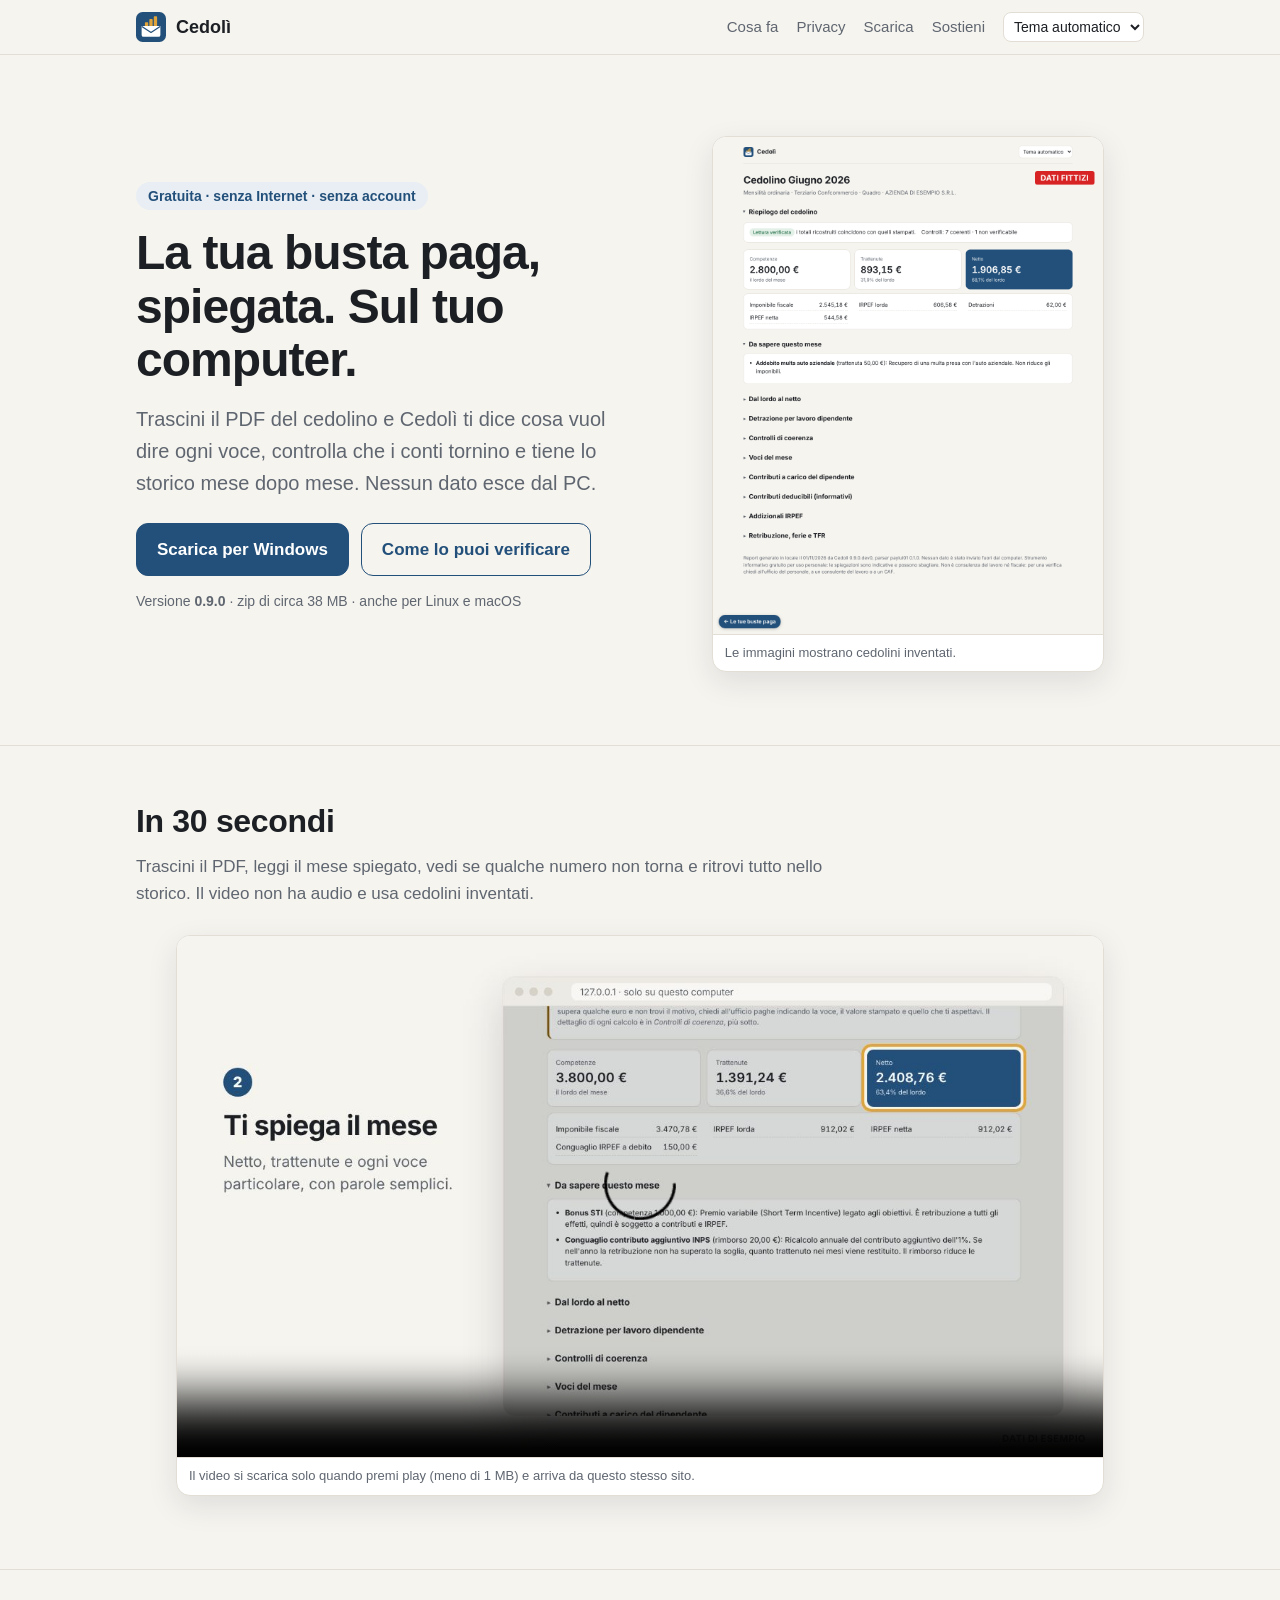
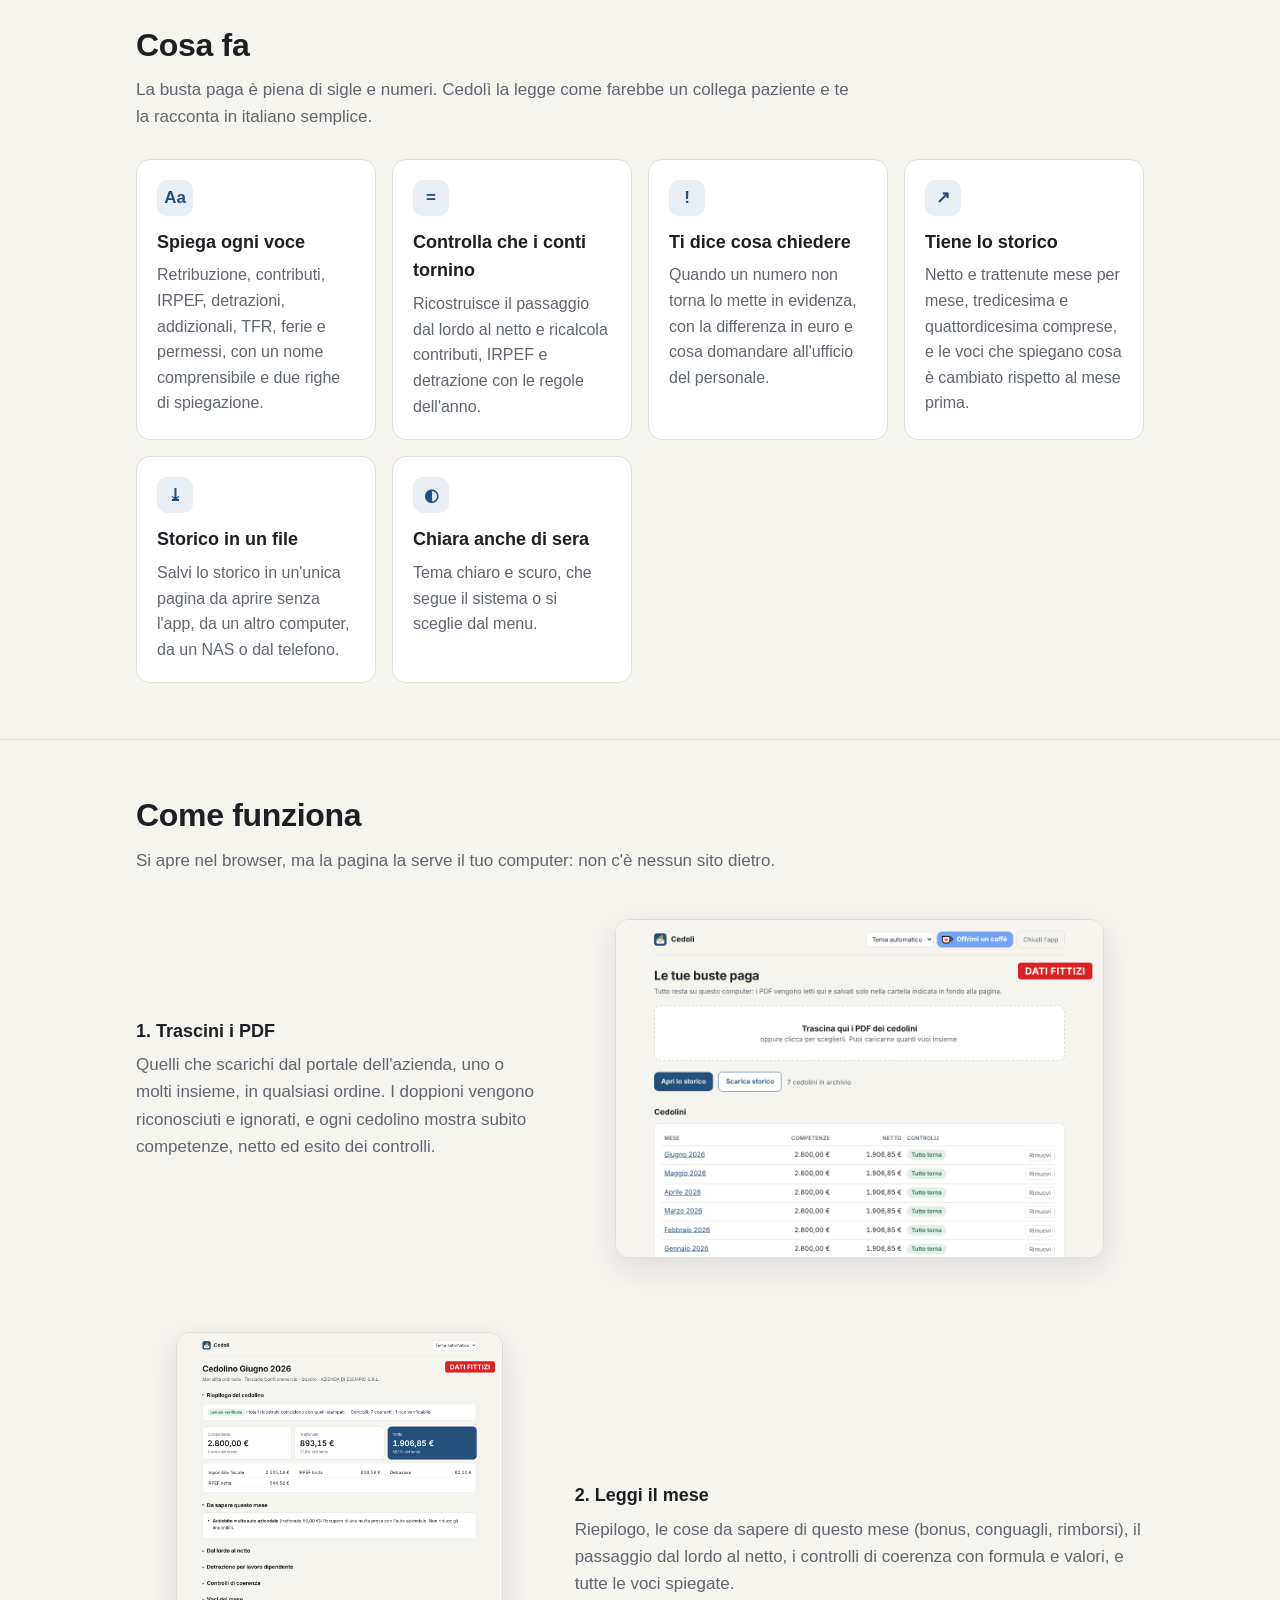
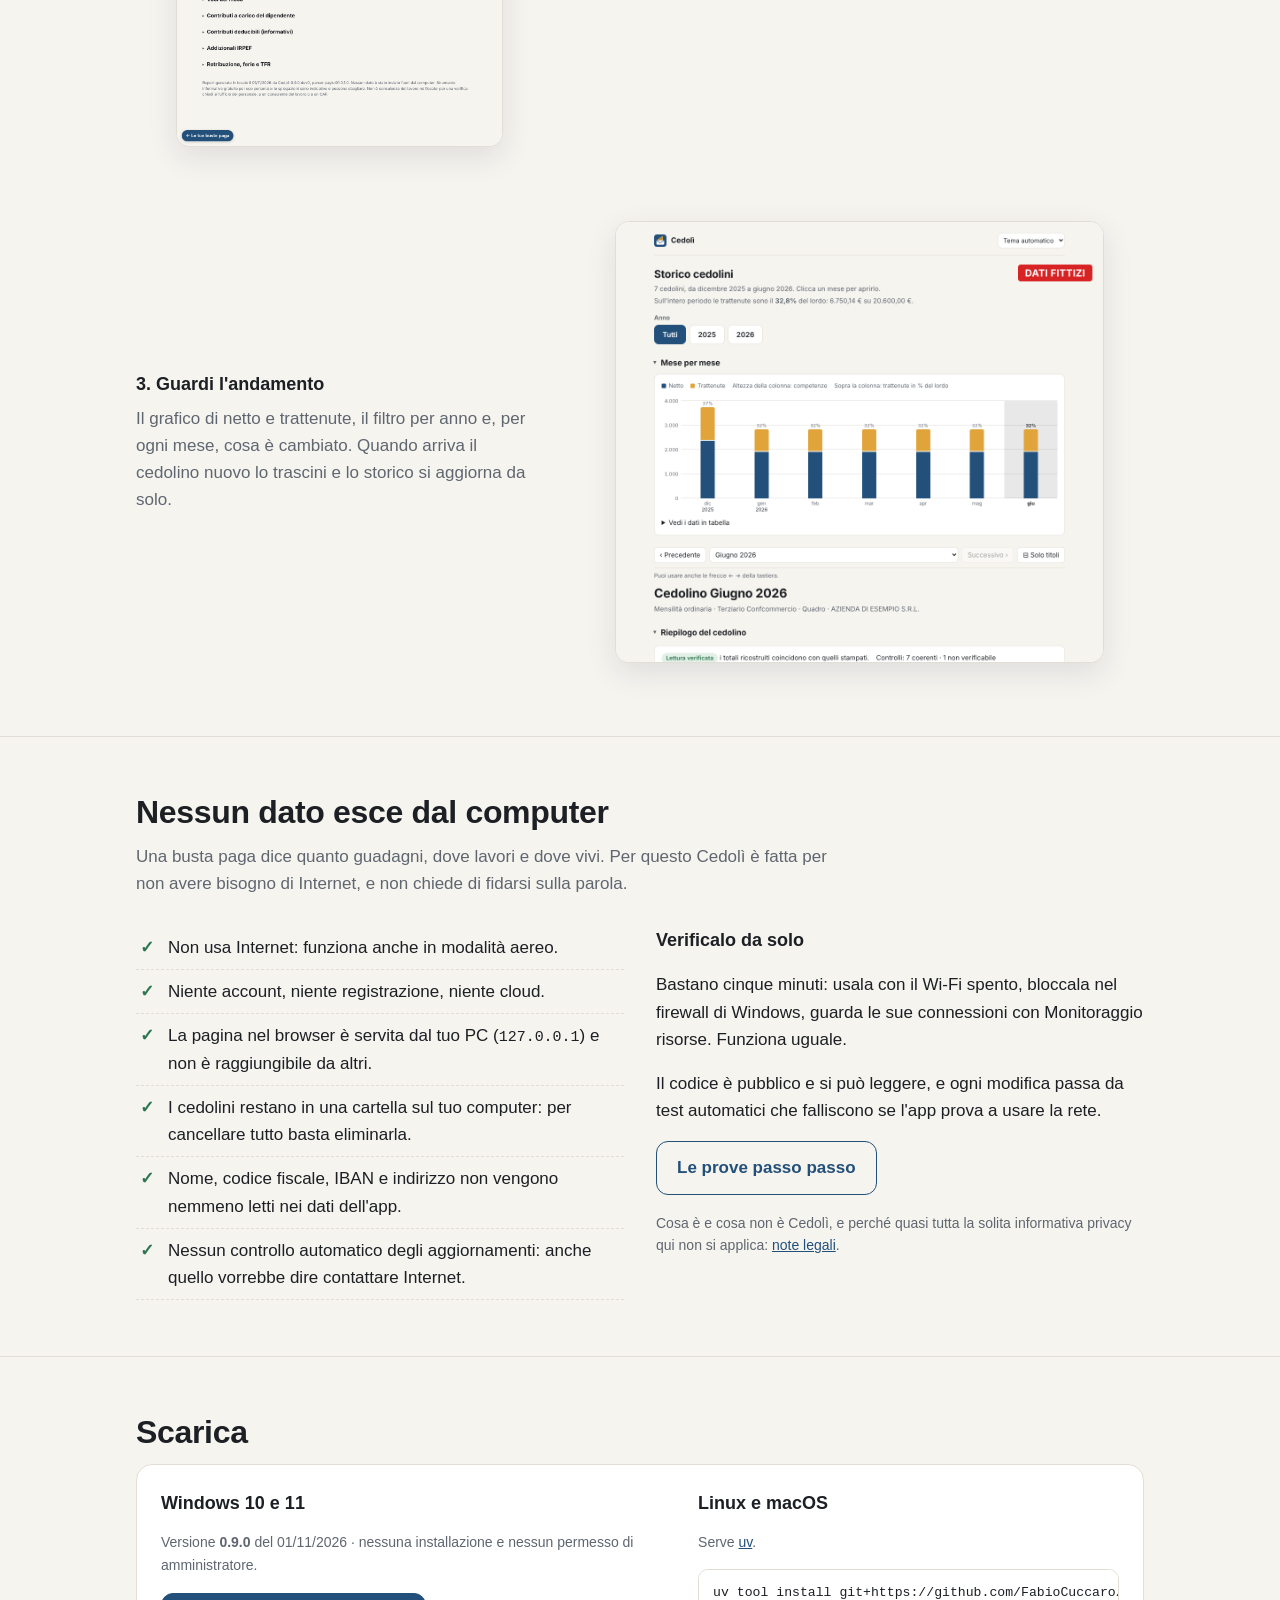
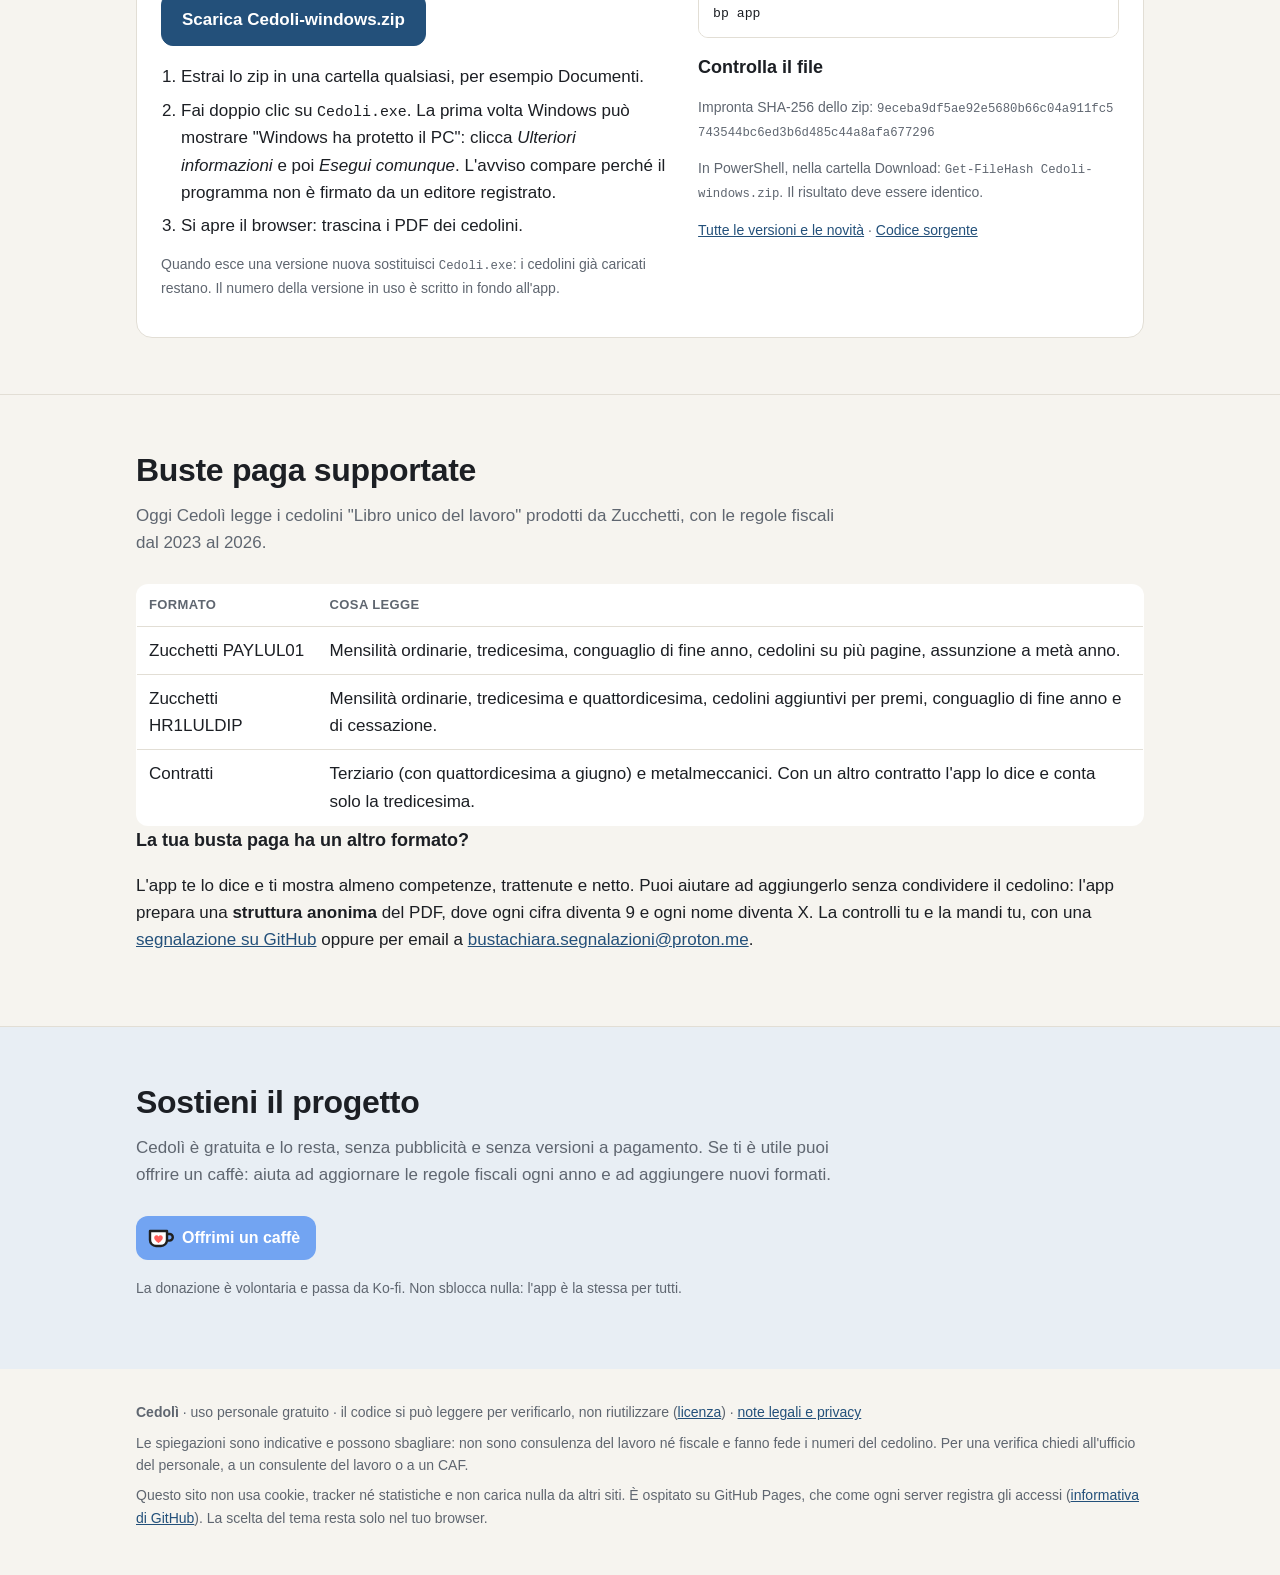
==== commit 70eabb2b: "Sito aggiornato da 0d62ee6" ====
--- a/docs/index.html
+++ b/docs/index.html
@@ -4,7 +4,7 @@
 <meta charset="utf-8">
 <meta name="viewport" content="width=device-width, initial-scale=1">
 <!-- Il browser stesso vieta a questa pagina di caricare qualsiasi cosa da altri siti. -->
-<meta http-equiv="Content-Security-Policy" content="default-src 'none'; img-src 'self'; style-src 'self'; script-src 'self'; base-uri 'none'; form-action 'none'">
+<meta http-equiv="Content-Security-Policy" content="default-src 'none'; img-src 'self'; media-src 'self'; style-src 'self'; script-src 'self'; base-uri 'none'; form-action 'none'">
 <meta name="referrer" content="no-referrer">
 <title>Cedolì: la busta paga spiegata, sul tuo computer</title>
 <meta name="description" content="App gratuita per Windows e Linux che spiega la busta paga, controlla che i conti tornino e tiene lo storico mese per mese. Funziona senza Internet: nessun dato esce dal PC.">
@@ -63,6 +63,20 @@
   </div>
 </section>
 
+<section id="video" class="demo">
+  <div class="wrap">
+    <h2>In 30 secondi</h2>
+    <p class="intro">Trascini il PDF, leggi il mese spiegato, vedi se qualche numero non torna e ritrovi tutto nello storico. Il video non ha audio e usa cedolini inventati.</p>
+    <figure class="shot">
+      <video controls muted playsinline preload="none" poster="video/cedoli-demo.jpg" width="1280" height="720">
+        <source src="video/cedoli-demo.mp4" type="video/mp4">
+        <a href="video/cedoli-demo.mp4">Scarica il video dimostrativo</a>
+      </video>
+      <figcaption>Il video si scarica solo quando premi play (meno di 1 MB) e arriva da questo stesso sito.</figcaption>
+    </figure>
+  </div>
+</section>
+
 <section id="funzioni">
   <div class="wrap">
     <h2>Cosa fa</h2>
@@ -126,6 +140,7 @@
         <p>Bastano cinque minuti: usala con il Wi-Fi spento, bloccala nel firewall di Windows, guarda le sue connessioni con Monitoraggio risorse. Funziona uguale.</p>
         <p>Il codice è pubblico e si può leggere, e ogni modifica passa da test automatici che falliscono se l'app prova a usare la rete.</p>
         <p><a class="btn secondary" href="verifica.html">Le prove passo passo</a></p>
+        <p class="small">Cosa è e cosa non è Cedolì, e perché quasi tutta la solita informativa privacy qui non si applica: <a href="legale.html">note legali</a>.</p>
       </div>
     </div>
   </div>
@@ -192,7 +207,7 @@
 
 <footer>
   <div class="wrap">
-    <div><strong>Cedolì</strong> · uso personale gratuito · il codice si può leggere per verificarlo, non riutilizzare (<a href="https://github.com/FabioCuccaro/cedoli/blob/main/LICENSE.md">licenza</a>).</div>
+    <div><strong>Cedolì</strong> · uso personale gratuito · il codice si può leggere per verificarlo, non riutilizzare (<a href="https://github.com/FabioCuccaro/cedoli/blob/main/LICENSE.md">licenza</a>) · <a href="legale.html">note legali e privacy</a></div>
     <div>Le spiegazioni sono indicative e possono sbagliare: non sono consulenza del lavoro né fiscale e fanno fede i numeri del cedolino. Per una verifica chiedi all'ufficio del personale, a un consulente del lavoro o a un CAF.</div>
     <div>Questo sito non usa cookie, tracker né statistiche e non carica nulla da altri siti. È ospitato su GitHub Pages, che come ogni server registra gli accessi (<a href="https://docs.github.com/it/site-policy/privacy-policies/github-general-privacy-statement">informativa di GitHub</a>). La scelta del tema resta solo nel tuo browser.</div>
   </div>
--- a/docs/sito.css
+++ b/docs/sito.css
@@ -123,3 +123,72 @@
 /* Gli screenshot sono lunghi: si mostra la parte alta, la più significativa. */
 .hero .shot img { max-height: 520px; object-fit: cover; object-position: top; width: 100%; }
 .tour .shot img { max-height: 440px; object-fit: cover; object-position: top; width: 100%; }
+
+/* Pagina note legali */
+.wrap.narrow { max-width: 820px; }
+.legal .hero { padding-top: 48px; }
+.legal section ul { padding-left: 20px; }
+.legal section li { margin-bottom: 6px; }
+.legal h3 { margin-top: 24px; }
+h3.sub { margin: 40px 0 14px; font-size: 20px; }
+.chips { display: flex; flex-wrap: wrap; gap: 8px; }
+.chips a { text-decoration: none; font-size: 15px; padding: 6px 14px; border-radius: 999px; border: 1px solid var(--line); background: var(--surface); color: var(--text); }
+.chips a:hover { border-color: var(--accent); color: var(--accent); }
+.ic { width: 28px; height: 28px; color: var(--accent); flex: none; }
+
+/* Schema del percorso dei dati */
+.flow { display: flex; align-items: stretch; gap: 12px; }
+.flow .node { display: flex; flex-direction: column; gap: 4px; background: var(--surface); border: 1px solid var(--line); border-radius: 14px; padding: 14px; min-width: 0; }
+.flow > .node { flex: 0 0 170px; justify-content: center; }
+.flow .node span { font-size: 14px; color: var(--muted); line-height: 1.4; }
+.flow .arrow { align-self: center; font-size: 26px; font-weight: 700; color: var(--accent-2); }
+.flow .arrow.cut { color: #c0392b; }
+.flow .pc { flex: 1; min-width: 0; border: 2px dashed var(--accent); border-radius: 18px; padding: 12px; background: var(--soft); }
+.flow .pc-title { display: flex; align-items: center; gap: 8px; font-weight: 700; color: var(--accent); margin: 0 0 10px 4px; }
+.flow .pc-steps { display: grid; grid-template-columns: repeat(3, minmax(0, 1fr)); gap: 10px; }
+.flow .net { opacity: .75; border-style: dashed; }
+.flow .net .ic { color: #c0392b; }
+
+/* Tabella di confronto */
+table.vs { width: 100%; border-collapse: collapse; background: var(--surface); border: 1px solid var(--line); border-radius: 12px; overflow: hidden; font-size: 15px; }
+table.vs th, table.vs td { text-align: left; padding: 10px 12px; border-bottom: 1px solid var(--line); vertical-align: top; }
+table.vs th { font-size: 13px; text-transform: uppercase; letter-spacing: .03em; color: var(--muted); }
+table.vs th:last-child, table.vs td:last-child { background: var(--pos-bg); }
+table.vs tr:last-child td { border-bottom: 0; }
+.mk { display: inline-block; font-weight: 700; font-size: 13px; padding: 1px 8px; border-radius: 999px; margin-right: 4px; }
+.mk.ok { color: var(--pos); background: var(--pos-bg); border: 1px solid var(--pos); }
+.mk.bad { color: #a8322a; background: #fbe9e7; }
+
+/* Cosa non è, a chi chiedere */
+.nots .ico.x { background: #fbe9e7; color: #a8322a; }
+.ask { display: grid; grid-template-columns: repeat(auto-fit, minmax(170px, 1fr)); gap: 12px; }
+.ask > div { display: flex; flex-direction: column; gap: 6px; background: var(--surface); border: 1px solid var(--line); border-radius: 14px; padding: 16px; }
+.ask span { font-size: 14px; color: var(--muted); line-height: 1.4; }
+
+/* Voci una per una */
+dl.rows { margin: 0; border: 1px solid var(--line); border-radius: 14px; background: var(--surface); overflow: hidden; }
+dl.rows > div { display: grid; grid-template-columns: 210px 1fr; gap: 16px; padding: 14px 16px; border-bottom: 1px solid var(--line); }
+dl.rows > div:last-child { border-bottom: 0; }
+dl.rows dt { font-weight: 650; }
+dl.rows dd { margin: 0; color: var(--muted); font-size: 16px; }
+.pill { display: inline-block; font-size: 12px; font-weight: 700; text-transform: uppercase; letter-spacing: .03em; padding: 2px 9px; border-radius: 999px; margin-right: 6px; vertical-align: 1px; }
+.pill.na { background: var(--soft); color: var(--accent); border: 1px solid var(--accent); }
+.pill.none { background: var(--pos-bg); color: var(--pos); border: 1px solid var(--pos); }
+.pill.local { background: var(--accent-2); color: #1c1f24; }
+
+@media (prefers-color-scheme: dark) {
+  :root:not([data-theme="light"]) .mk.bad, :root:not([data-theme="light"]) .nots .ico.x { background: #3a1f1c; color: #f0a59c; }
+}
+:root[data-theme="dark"] .mk.bad, :root[data-theme="dark"] .nots .ico.x { background: #3a1f1c; color: #f0a59c; }
+
+@media (max-width: 820px) {
+  .flow { flex-direction: column; }
+  .flow > .node { flex: none; }
+  .flow .arrow { transform: rotate(90deg); }
+  .flow .pc-steps { grid-template-columns: 1fr; }
+  dl.rows > div { grid-template-columns: 1fr; gap: 4px; }
+}
+
+/* Video dimostrativo della home */
+.demo .shot { max-width: 960px; }
+.demo video { display: block; width: 100%; height: auto; background: var(--bg); }
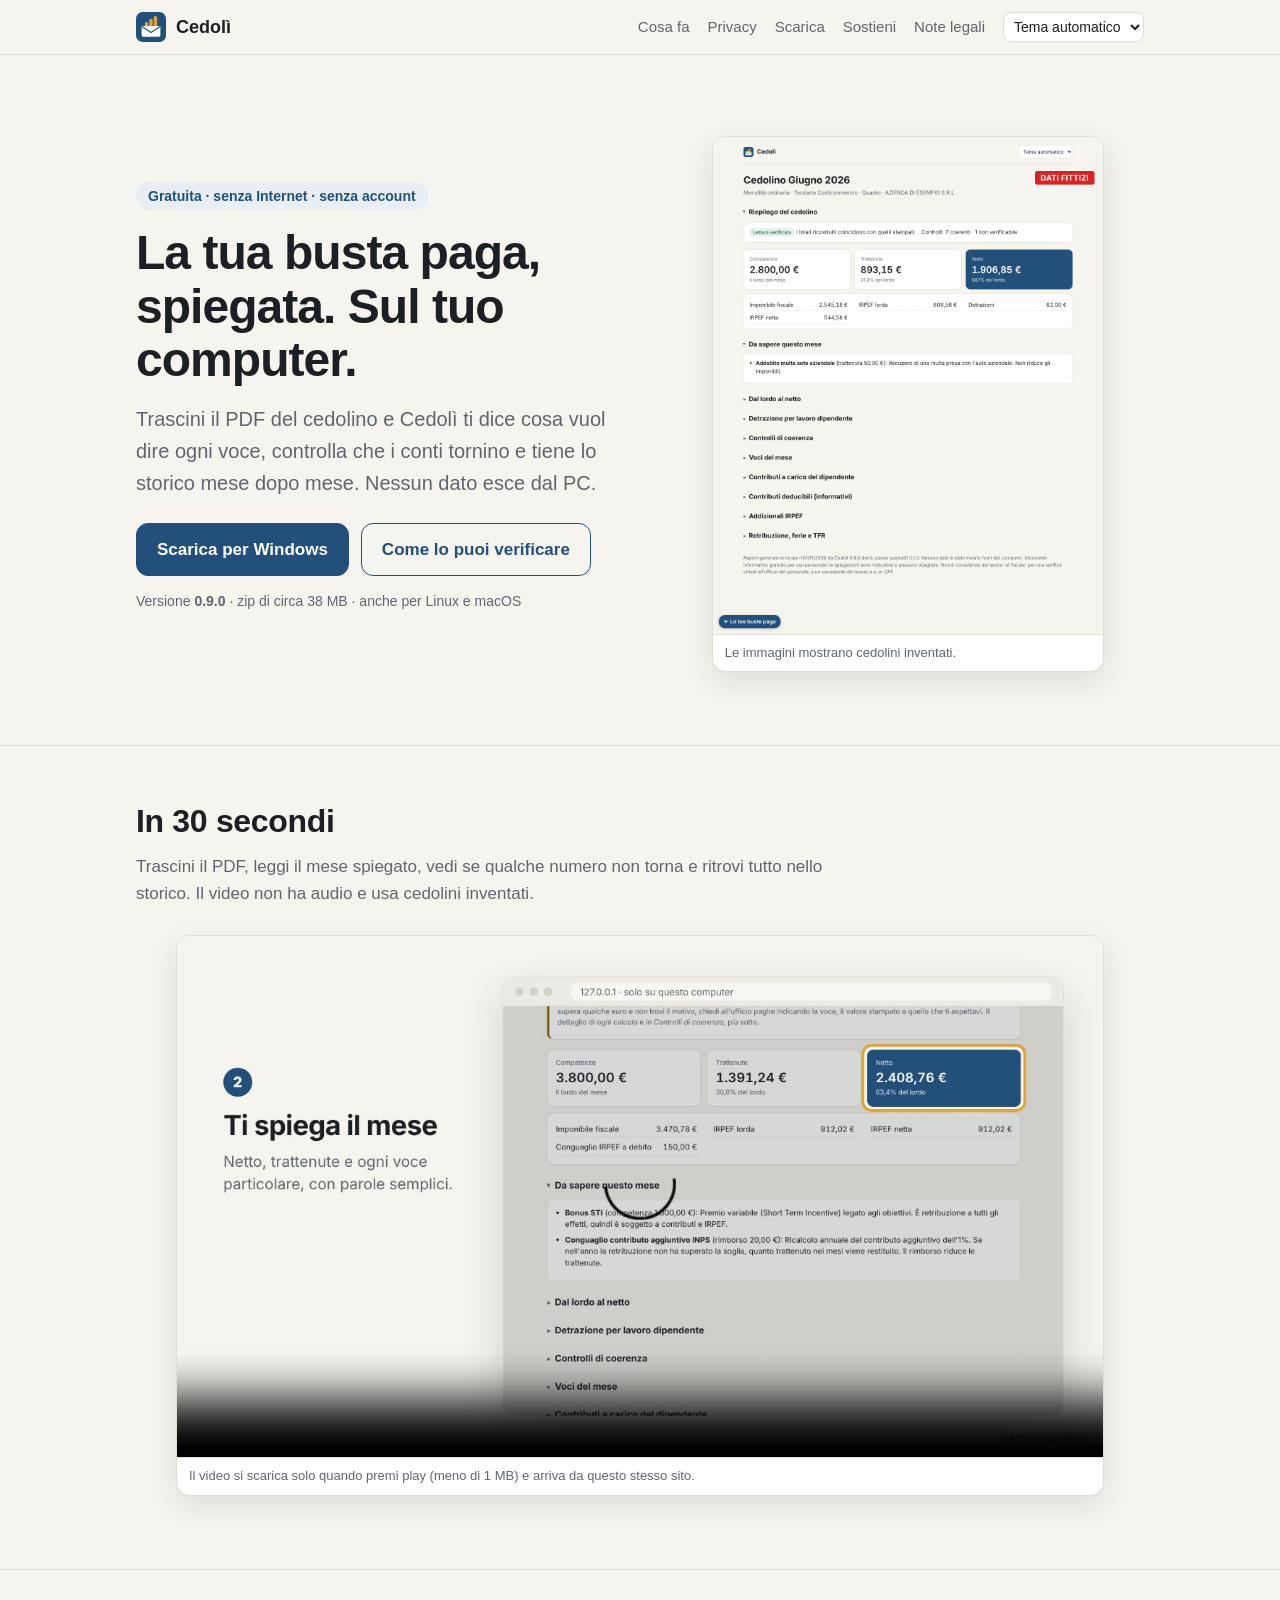
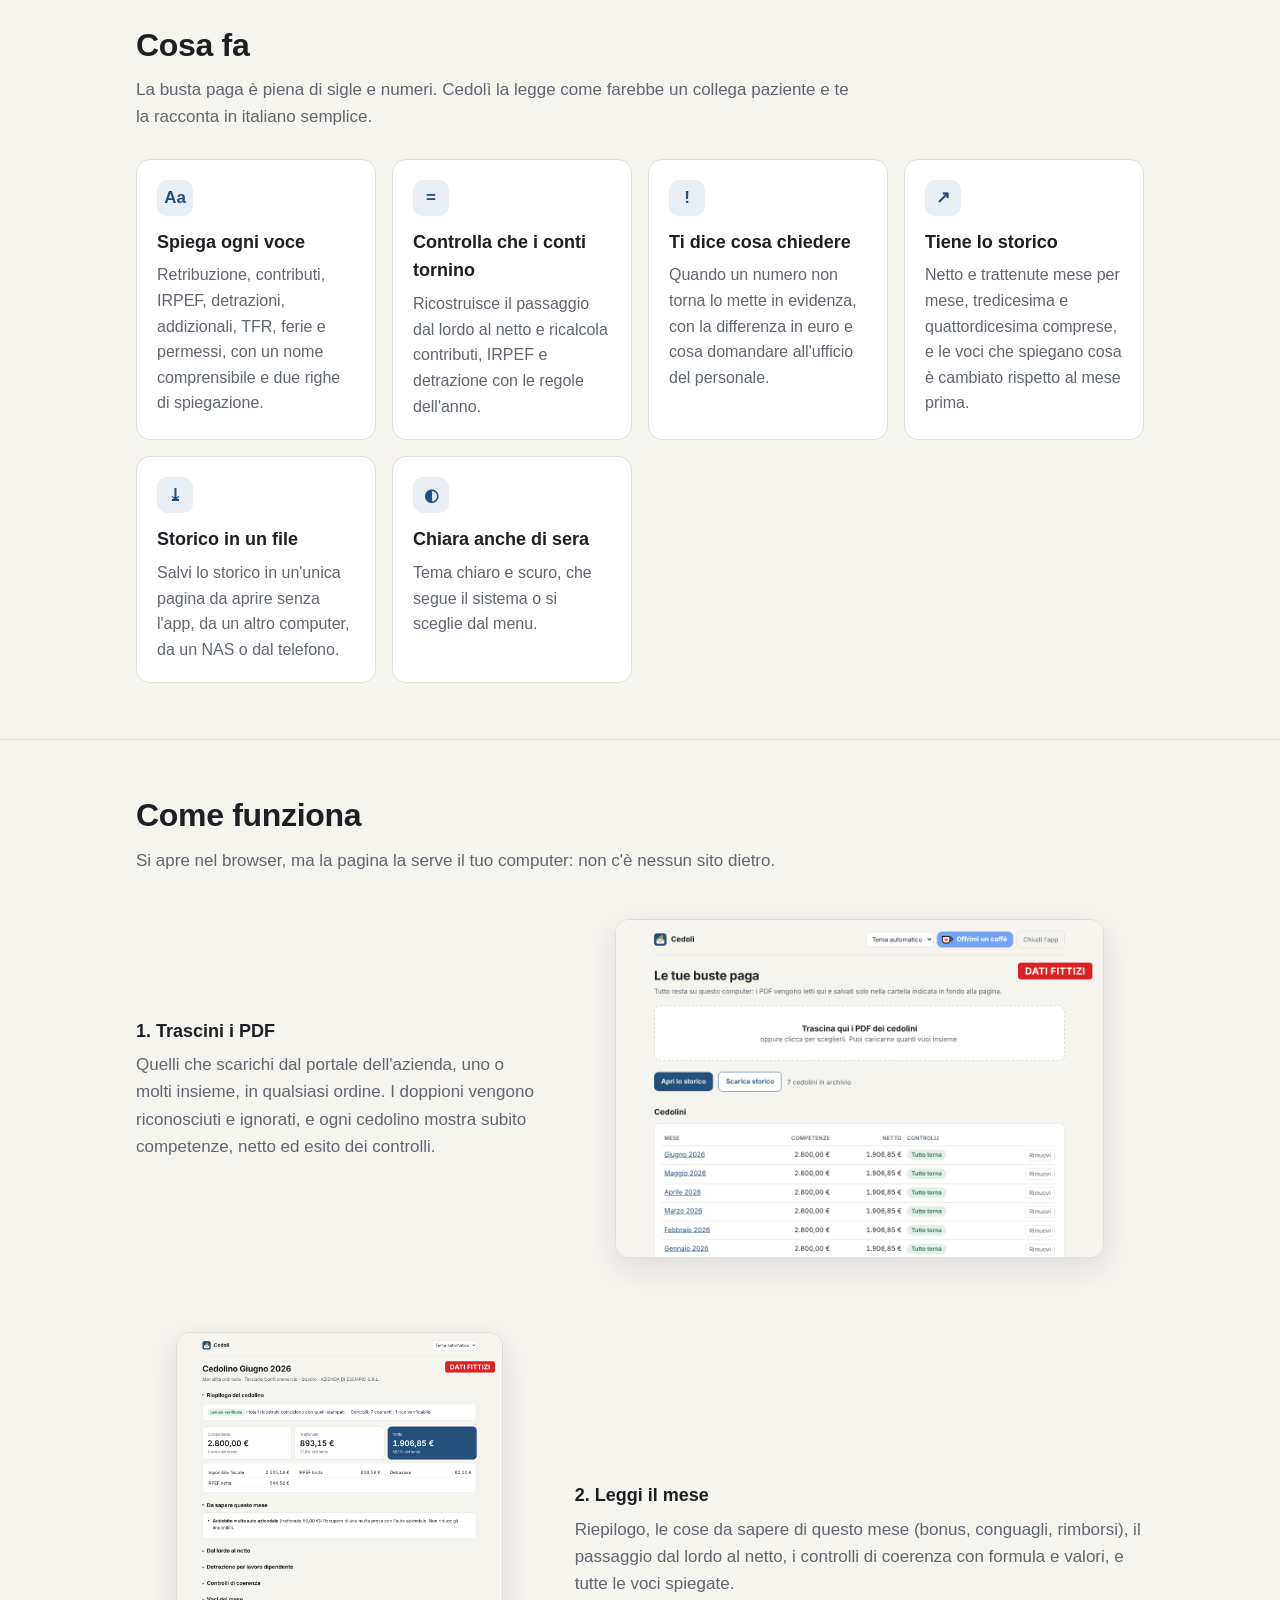
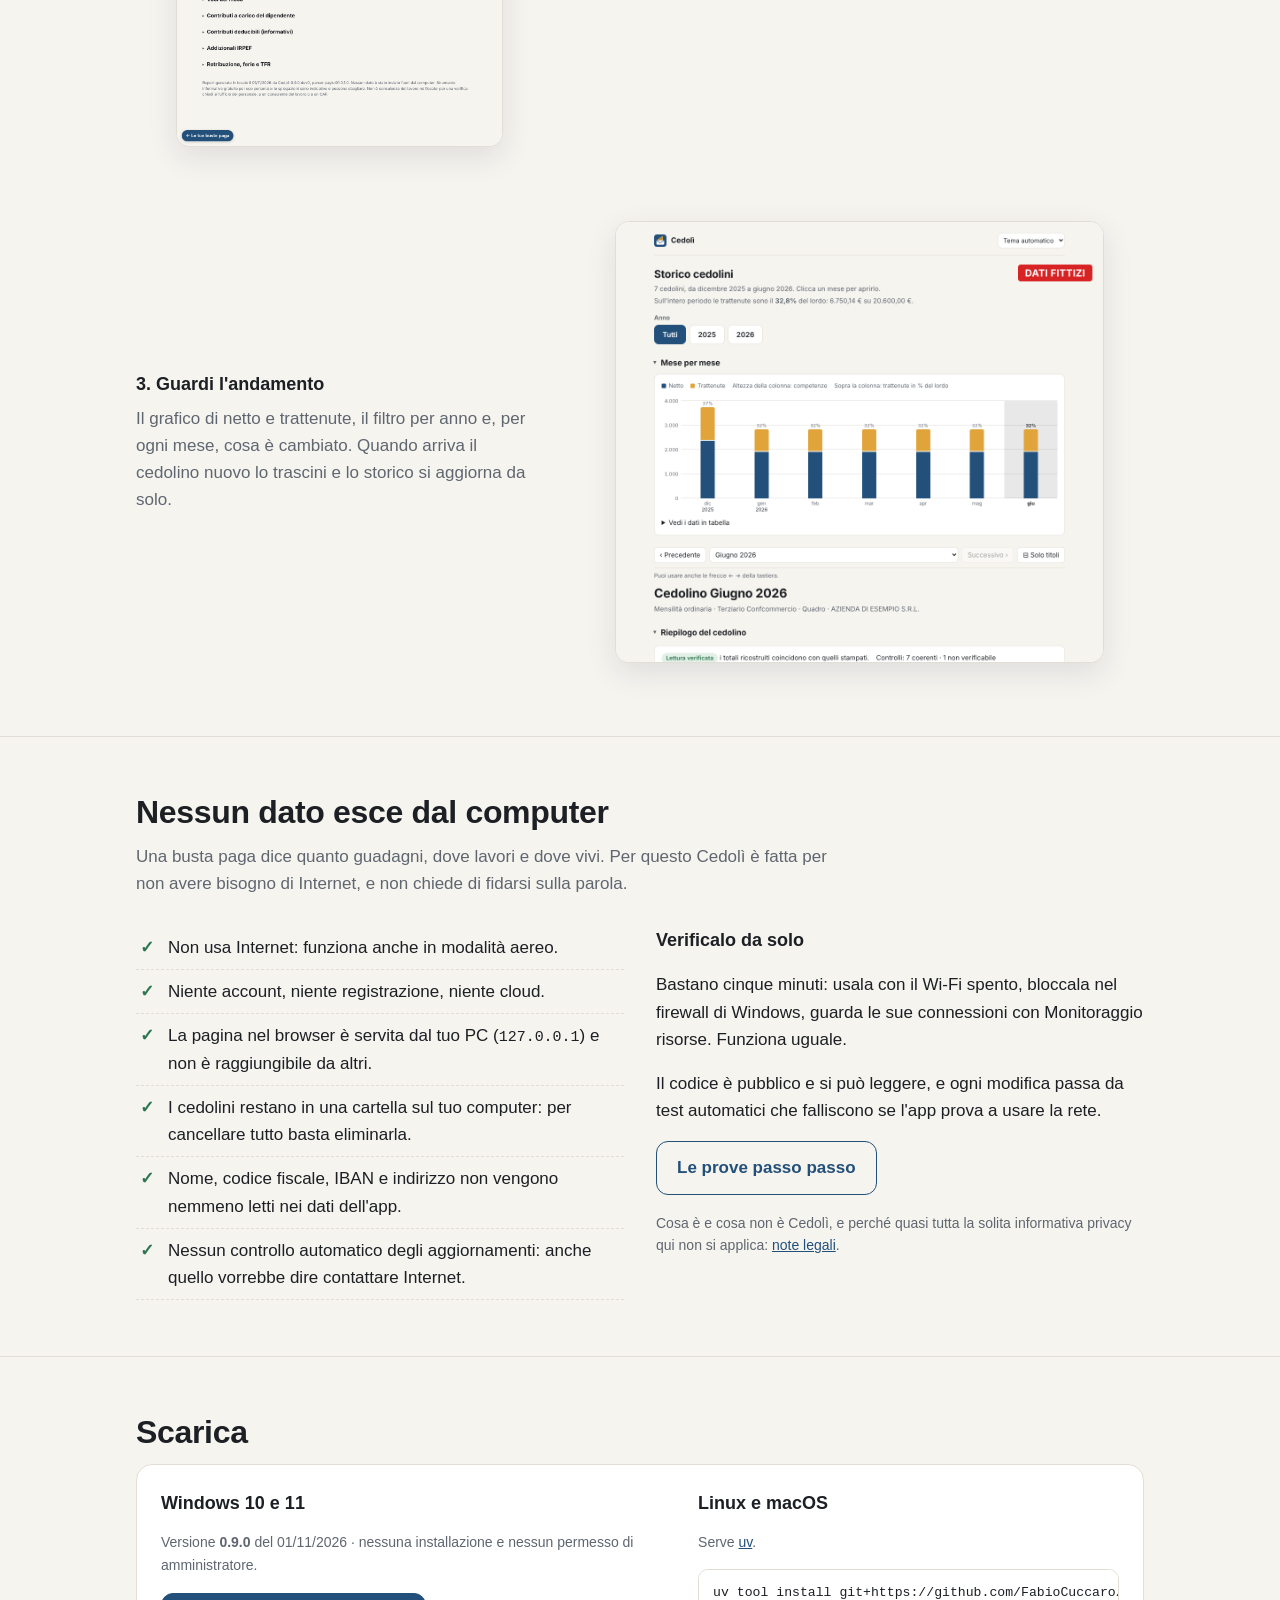
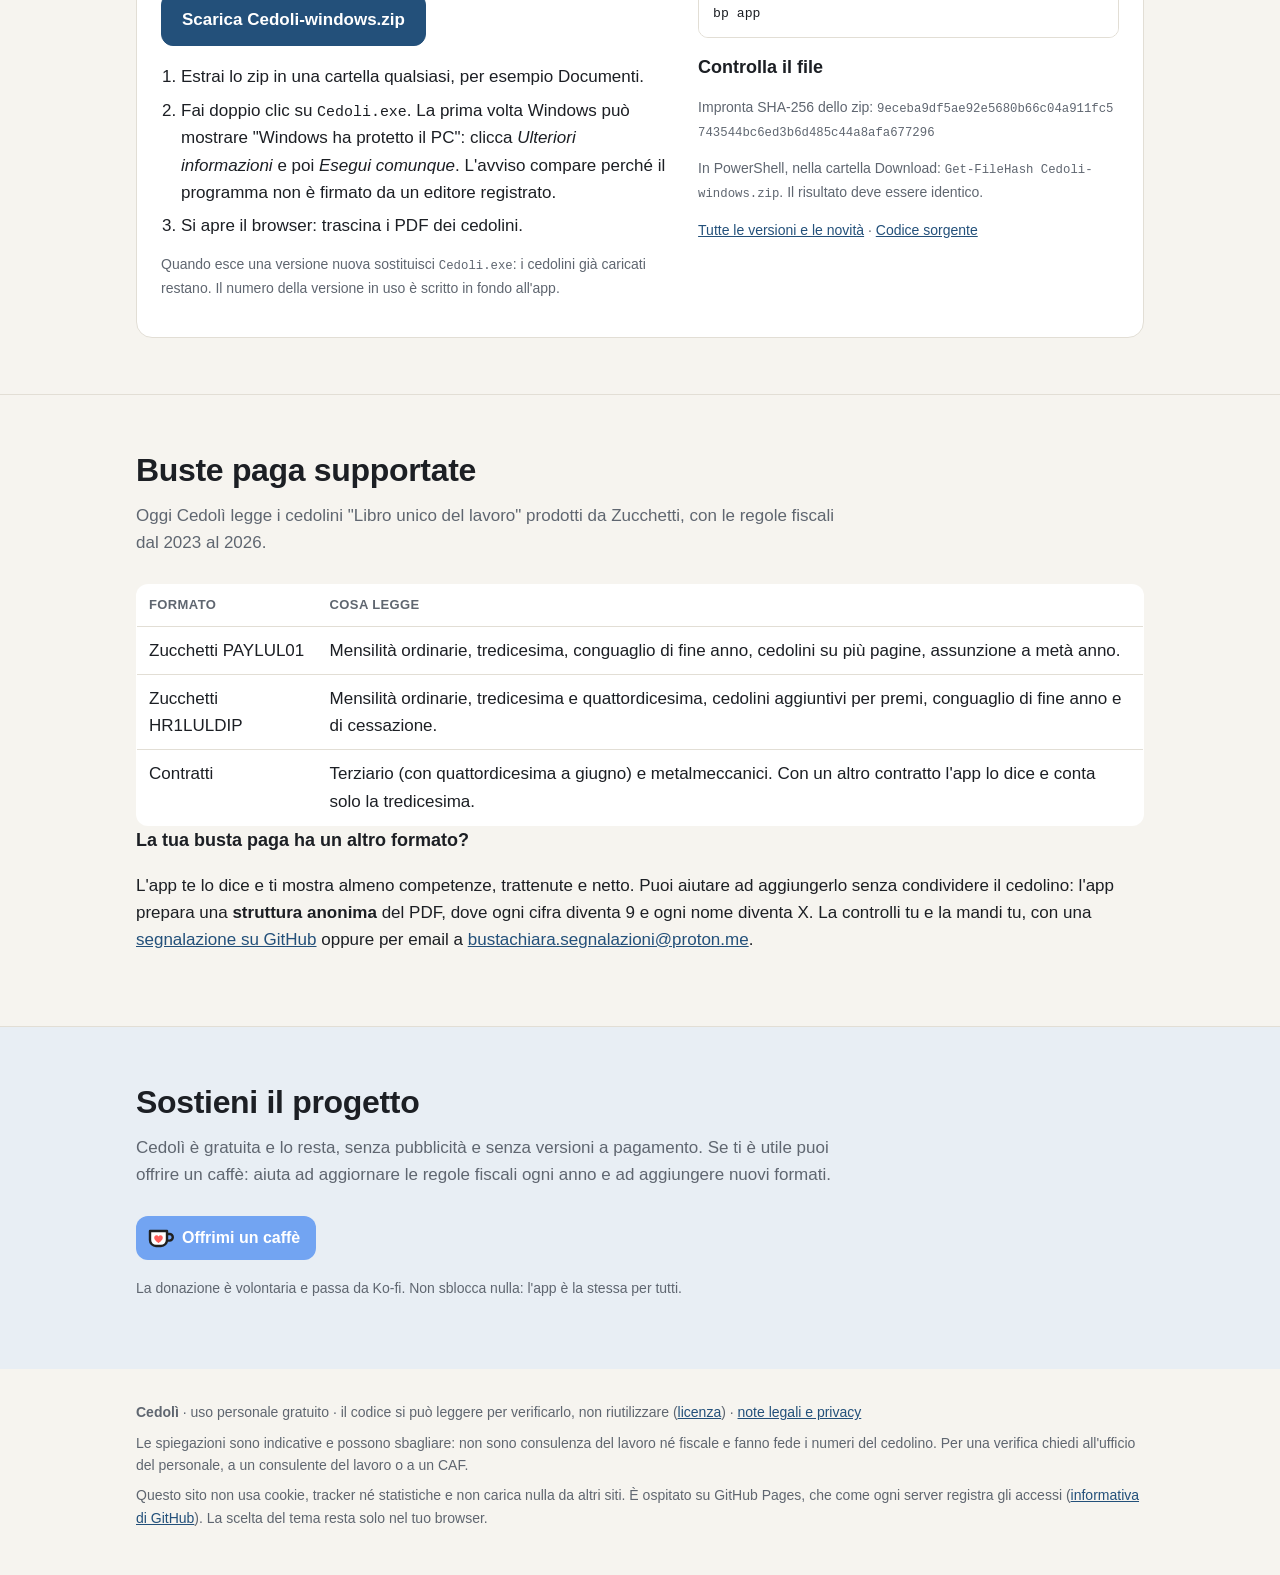
==== commit c3e3d598: "Sito aggiornato da d596d06" ====
--- a/docs/index.html
+++ b/docs/index.html
@@ -32,6 +32,7 @@
       <a href="#privacy">Privacy</a>
       <a href="#scarica">Scarica</a>
       <a href="#sostieni" class="hide-sm">Sostieni</a>
+      <a href="legale.html" class="hide-sm">Note legali</a>
       <select class="theme" aria-label="Tema">
         <option value="">Tema automatico</option>
         <option value="light">Tema chiaro</option>
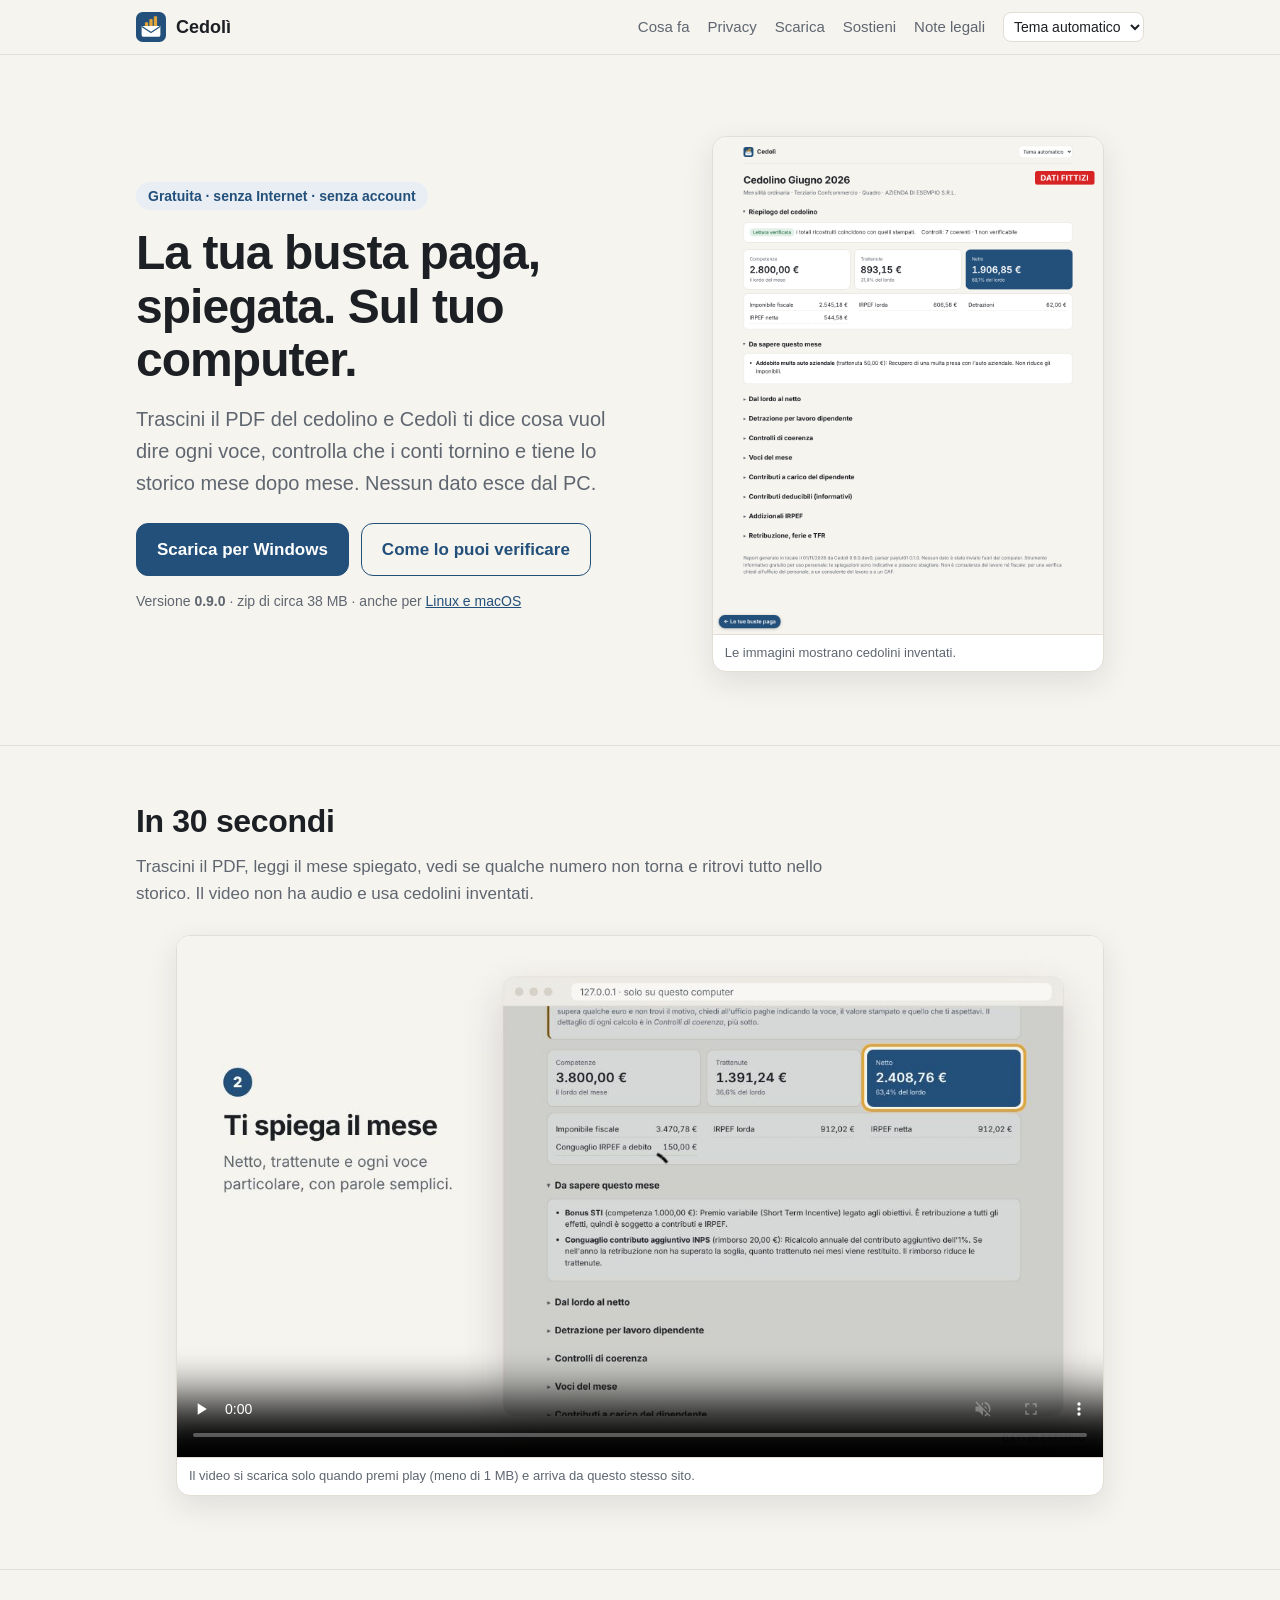
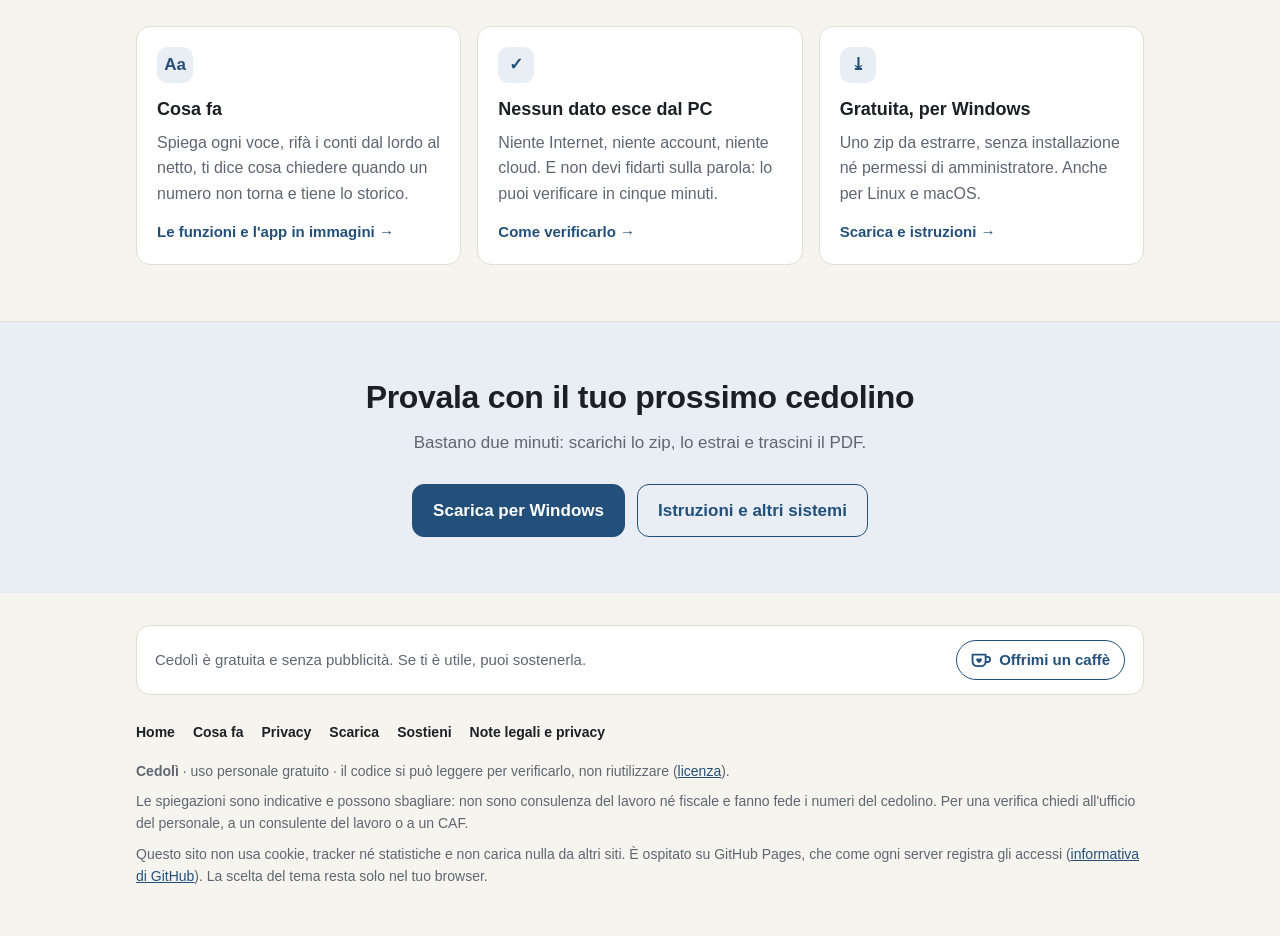
==== commit d4ba4061: "Sito aggiornato da e54e0ac" ====
--- a/docs/index.html
+++ b/docs/index.html
@@ -27,11 +27,11 @@
       </svg>
       <span>Cedolì</span>
     </a>
-    <nav class="menu" aria-label="Sezioni">
-      <a href="#funzioni" class="hide-sm">Cosa fa</a>
-      <a href="#privacy">Privacy</a>
-      <a href="#scarica">Scarica</a>
-      <a href="#sostieni" class="hide-sm">Sostieni</a>
+    <nav class="menu" aria-label="Pagine">
+      <a href="funzioni.html">Cosa fa</a>
+      <a href="verifica.html">Privacy</a>
+      <a href="scarica.html">Scarica</a>
+      <a href="sostieni.html" class="hide-sm">Sostieni</a>
       <a href="legale.html" class="hide-sm">Note legali</a>
       <select class="theme" aria-label="Tema">
         <option value="">Tema automatico</option>
@@ -52,9 +52,9 @@
       <p class="lead">Trascini il PDF del cedolino e Cedolì ti dice cosa vuol dire ogni voce, controlla che i conti tornino e tiene lo storico mese dopo mese. Nessun dato esce dal PC.</p>
       <div class="cta">
         <a class="btn" href="https://github.com/FabioCuccaro/cedoli/releases/latest/download/Cedoli-windows.zip">Scarica per Windows</a>
-        <a class="btn secondary" href="#privacy">Come lo puoi verificare</a>
+        <a class="btn secondary" href="verifica.html">Come lo puoi verificare</a>
       </div>
-      <p class="small">Versione <span class="version"><!--versione-->0.9.0<!--/versione--></span> · zip di circa <!--dimensione-->38 MB<!--/dimensione--> · anche per Linux e macOS</p>
+      <p class="small">Versione <span class="version"><!--versione-->0.9.0<!--/versione--></span> · zip di circa <!--dimensione-->38 MB<!--/dimensione--> · anche per <a href="scarica.html#linux">Linux e macOS</a></p>
     </div>
     <figure class="shot">
       <img class="light-only" src="img/app-mese.png" width="1100" height="1400" alt="Report di un mese in Cedolì: competenze, trattenute, netto e controlli">
@@ -78,129 +78,24 @@
   </div>
 </section>
 
-<section id="funzioni">
+<section class="teasers">
   <div class="wrap">
-    <h2>Cosa fa</h2>
-    <p class="intro">La busta paga è piena di sigle e numeri. Cedolì la legge come farebbe un collega paziente e te la racconta in italiano semplice.</p>
-    <div class="cards">
-      <div class="card"><div class="ico">Aa</div><h3>Spiega ogni voce</h3><p>Retribuzione, contributi, IRPEF, detrazioni, addizionali, TFR, ferie e permessi, con un nome comprensibile e due righe di spiegazione.</p></div>
-      <div class="card"><div class="ico">=</div><h3>Controlla che i conti tornino</h3><p>Ricostruisce il passaggio dal lordo al netto e ricalcola contributi, IRPEF e detrazione con le regole dell'anno.</p></div>
-      <div class="card"><div class="ico">!</div><h3>Ti dice cosa chiedere</h3><p>Quando un numero non torna lo mette in evidenza, con la differenza in euro e cosa domandare all'ufficio del personale.</p></div>
-      <div class="card"><div class="ico">↗</div><h3>Tiene lo storico</h3><p>Netto e trattenute mese per mese, tredicesima e quattordicesima comprese, e le voci che spiegano cosa è cambiato rispetto al mese prima.</p></div>
-      <div class="card"><div class="ico">⤓</div><h3>Storico in un file</h3><p>Salvi lo storico in un'unica pagina da aprire senza l'app, da un altro computer, da un NAS o dal telefono.</p></div>
-      <div class="card"><div class="ico">◐</div><h3>Chiara anche di sera</h3><p>Tema chiaro e scuro, che segue il sistema o si sceglie dal menu.</p></div>
+    <div class="cards three">
+      <a class="card link" href="funzioni.html"><div class="ico" aria-hidden="true">Aa</div><h3>Cosa fa</h3><p>Spiega ogni voce, rifà i conti dal lordo al netto, ti dice cosa chiedere quando un numero non torna e tiene lo storico.</p><span class="more">Le funzioni e l'app in immagini →</span></a>
+      <a class="card link" href="verifica.html"><div class="ico" aria-hidden="true">✓</div><h3>Nessun dato esce dal PC</h3><p>Niente Internet, niente account, niente cloud. E non devi fidarti sulla parola: lo puoi verificare in cinque minuti.</p><span class="more">Come verificarlo →</span></a>
+      <a class="card link" href="scarica.html"><div class="ico" aria-hidden="true">⤓</div><h3>Gratuita, per Windows</h3><p>Uno zip da estrarre, senza installazione né permessi di amministratore. Anche per Linux e macOS.</p><span class="more">Scarica e istruzioni →</span></a>
     </div>
   </div>
 </section>
 
-<section id="come-appare">
+<section class="cta-band">
   <div class="wrap">
-    <h2>Come funziona</h2>
-    <p class="intro">Si apre nel browser, ma la pagina la serve il tuo computer: non c'è nessun sito dietro.</p>
-    <div class="tour">
-      <div class="step">
-        <div class="text"><h3>1. Trascini i PDF</h3><p>Quelli che scarichi dal portale dell'azienda, uno o molti insieme, in qualsiasi ordine. I doppioni vengono riconosciuti e ignorati, e ogni cedolino mostra subito competenze, netto ed esito dei controlli.</p></div>
-        <figure class="shot">
-          <img class="light-only" src="img/app-elenco.png" width="1100" height="760" alt="Elenco dei cedolini con la zona di caricamento" loading="lazy">
-          <img class="dark-only" src="img/app-elenco-scuro.png" width="1100" height="760" alt="Elenco dei cedolini, tema scuro" loading="lazy">
-        </figure>
-      </div>
-      <div class="step">
-        <div class="text"><h3>2. Leggi il mese</h3><p>Riepilogo, le cose da sapere di questo mese (bonus, conguagli, rimborsi), il passaggio dal lordo al netto, i controlli di coerenza con formula e valori, e tutte le voci spiegate.</p></div>
-        <figure class="shot">
-          <img class="light-only" src="img/app-mese.png" width="1100" height="1400" alt="Report di un mese" loading="lazy">
-          <img class="dark-only" src="img/app-mese-scuro.png" width="1100" height="1400" alt="Report di un mese, tema scuro" loading="lazy">
-        </figure>
-      </div>
-      <div class="step">
-        <div class="text"><h3>3. Guardi l'andamento</h3><p>Il grafico di netto e trattenute, il filtro per anno e, per ogni mese, cosa è cambiato. Quando arriva il cedolino nuovo lo trascini e lo storico si aggiorna da solo.</p></div>
-        <figure class="shot">
-          <img class="light-only" src="img/app-storico.png" width="1100" height="1400" alt="Storico dei cedolini con il grafico mese per mese" loading="lazy">
-          <img class="dark-only" src="img/app-storico-scuro.png" width="1100" height="1400" alt="Storico dei cedolini, tema scuro" loading="lazy">
-        </figure>
-      </div>
+    <h2>Provala con il tuo prossimo cedolino</h2>
+    <p class="intro">Bastano due minuti: scarichi lo zip, lo estrai e trascini il PDF.</p>
+    <div class="cta">
+      <a class="btn" href="https://github.com/FabioCuccaro/cedoli/releases/latest/download/Cedoli-windows.zip">Scarica per Windows</a>
+      <a class="btn secondary" href="scarica.html">Istruzioni e altri sistemi</a>
     </div>
-  </div>
-</section>
-
-<section id="privacy" class="privacy">
-  <div class="wrap">
-    <h2>Nessun dato esce dal computer</h2>
-    <p class="intro">Una busta paga dice quanto guadagni, dove lavori e dove vivi. Per questo Cedolì è fatta per non avere bisogno di Internet, e non chiede di fidarsi sulla parola.</p>
-    <div class="grid">
-      <ul class="checks">
-        <li>Non usa Internet: funziona anche in modalità aereo.</li>
-        <li>Niente account, niente registrazione, niente cloud.</li>
-        <li>La pagina nel browser è servita dal tuo PC (<code>127.0.0.1</code>) e non è raggiungibile da altri.</li>
-        <li>I cedolini restano in una cartella sul tuo computer: per cancellare tutto basta eliminarla.</li>
-        <li>Nome, codice fiscale, IBAN e indirizzo non vengono nemmeno letti nei dati dell'app.</li>
-        <li>Nessun controllo automatico degli aggiornamenti: anche quello vorrebbe dire contattare Internet.</li>
-      </ul>
-      <div>
-        <h3>Verificalo da solo</h3>
-        <p>Bastano cinque minuti: usala con il Wi-Fi spento, bloccala nel firewall di Windows, guarda le sue connessioni con Monitoraggio risorse. Funziona uguale.</p>
-        <p>Il codice è pubblico e si può leggere, e ogni modifica passa da test automatici che falliscono se l'app prova a usare la rete.</p>
-        <p><a class="btn secondary" href="verifica.html">Le prove passo passo</a></p>
-        <p class="small">Cosa è e cosa non è Cedolì, e perché quasi tutta la solita informativa privacy qui non si applica: <a href="legale.html">note legali</a>.</p>
-      </div>
-    </div>
-  </div>
-</section>
-
-<section id="scarica" class="download">
-  <div class="wrap">
-    <h2>Scarica</h2>
-    <div class="box">
-      <div>
-        <h3>Windows 10 e 11</h3>
-        <p class="small">Versione <span class="version"><!--versione-->0.9.0<!--/versione--></span> del <!--data-->01/11/2026<!--/data--> · nessuna installazione e nessun permesso di amministratore.</p>
-        <p><a class="btn" href="https://github.com/FabioCuccaro/cedoli/releases/latest/download/Cedoli-windows.zip">Scarica Cedoli-windows.zip</a></p>
-        <ol>
-          <li>Estrai lo zip in una cartella qualsiasi, per esempio Documenti.</li>
-          <li>Fai doppio clic su <code>Cedoli.exe</code>. La prima volta Windows può mostrare "Windows ha protetto il PC": clicca <em>Ulteriori informazioni</em> e poi <em>Esegui comunque</em>. L'avviso compare perché il programma non è firmato da un editore registrato.</li>
-          <li>Si apre il browser: trascina i PDF dei cedolini.</li>
-        </ol>
-        <p class="small">Quando esce una versione nuova sostituisci <code>Cedoli.exe</code>: i cedolini già caricati restano. Il numero della versione in uso è scritto in fondo all'app.</p>
-      </div>
-      <div>
-        <h3>Linux e macOS</h3>
-        <p class="small">Serve <a href="https://docs.astral.sh/uv/">uv</a>.</p>
-        <pre><code>uv tool install git+https://github.com/FabioCuccaro/cedoli.git
-bp app</code></pre>
-        <h3>Controlla il file</h3>
-        <p class="small hash">Impronta SHA-256 dello zip: <code><!--sha256-->9eceba9df5ae92e5680b66c04a911fc5743544bc6ed3b6d485c44a8afa677296<!--/sha256--></code></p>
-        <p class="small">In PowerShell, nella cartella Download: <code>Get-FileHash Cedoli-windows.zip</code>. Il risultato deve essere identico.</p>
-        <p class="small"><a href="https://github.com/FabioCuccaro/cedoli/releases">Tutte le versioni e le novità</a> · <a href="https://github.com/FabioCuccaro/cedoli">Codice sorgente</a></p>
-      </div>
-    </div>
-  </div>
-</section>
-
-<section id="formati" class="formats">
-  <div class="wrap">
-    <h2>Buste paga supportate</h2>
-    <p class="intro">Oggi Cedolì legge i cedolini "Libro unico del lavoro" prodotti da Zucchetti, con le regole fiscali dal 2023 al 2026.</p>
-    <div class="scroll">
-      <table>
-        <thead><tr><th>Formato</th><th>Cosa legge</th></tr></thead>
-        <tbody>
-          <tr><td>Zucchetti PAYLUL01</td><td>Mensilità ordinarie, tredicesima, conguaglio di fine anno, cedolini su più pagine, assunzione a metà anno.</td></tr>
-          <tr><td>Zucchetti HR1LULDIP</td><td>Mensilità ordinarie, tredicesima e quattordicesima, cedolini aggiuntivi per premi, conguaglio di fine anno e di cessazione.</td></tr>
-          <tr><td>Contratti</td><td>Terziario (con quattordicesima a giugno) e metalmeccanici. Con un altro contratto l'app lo dice e conta solo la tredicesima.</td></tr>
-        </tbody>
-      </table>
-    </div>
-    <h3>La tua busta paga ha un altro formato?</h3>
-    <p>L'app te lo dice e ti mostra almeno competenze, trattenute e netto. Puoi aiutare ad aggiungerlo senza condividere il cedolino: l'app prepara una <strong>struttura anonima</strong> del PDF, dove ogni cifra diventa 9 e ogni nome diventa X. La controlli tu e la mandi tu, con una <a href="https://github.com/FabioCuccaro/cedoli-segnalazioni">segnalazione su GitHub</a> oppure per email a <a href="mailto:bustachiara.segnalazioni@proton.me">bustachiara.segnalazioni@proton.me</a>.</p>
-  </div>
-</section>
-
-<section id="sostieni" class="support">
-  <div class="wrap">
-    <h2>Sostieni il progetto</h2>
-    <p class="intro">Cedolì è gratuita e lo resta, senza pubblicità e senza versioni a pagamento. Se ti è utile puoi offrire un caffè: aiuta ad aggiornare le regole fiscali ogni anno e ad aggiungere nuovi formati.</p>
-    <p><a class="kofi" href="https://ko-fi.com/busta_chiara"><svg width="26" height="20" viewBox="0 0 26 20" aria-hidden="true"><path d="M2 3h17v9a6 6 0 0 1-6 6H8a6 6 0 0 1-6-6z" fill="#fff" stroke="#202020" stroke-width="2.4" stroke-linejoin="round"/><path d="M19 6h2.5a3.3 3.3 0 0 1 0 6.6H19" fill="none" stroke="#202020" stroke-width="2.4"/><path d="M10.5 15s-4.3-2.6-4.3-5.3c0-1.4 1-2.4 2.2-2.4.9 0 1.6.5 2.1 1.2.5-.7 1.2-1.2 2.1-1.2 1.2 0 2.2 1 2.2 2.4 0 2.7-4.3 5.3-4.3 5.3z" fill="#ff5e5b"/></svg>Offrimi un caffè</a></p>
-    <p class="small">La donazione è volontaria e passa da Ko-fi. Non sblocca nulla: l'app è la stessa per tutti.</p>
   </div>
 </section>
 
@@ -208,7 +103,9 @@
 
 <footer>
   <div class="wrap">
-    <div><strong>Cedolì</strong> · uso personale gratuito · il codice si può leggere per verificarlo, non riutilizzare (<a href="https://github.com/FabioCuccaro/cedoli/blob/main/LICENSE.md">licenza</a>) · <a href="legale.html">note legali e privacy</a></div>
+    <div class="foot-support"><span>Cedolì è gratuita e senza pubblicità. Se ti è utile, puoi sostenerla.</span><a class="btn-cafe" href="https://ko-fi.com/busta_chiara"><svg width="20" height="16" viewBox="0 0 26 20" aria-hidden="true"><path d="M2 3h17v9a6 6 0 0 1-6 6H8a6 6 0 0 1-6-6z" fill="none" stroke="currentColor" stroke-width="2.4" stroke-linejoin="round"/><path d="M19 6h2.5a3.3 3.3 0 0 1 0 6.6H19" fill="none" stroke="currentColor" stroke-width="2.4"/><path d="M10.5 14s-3.6-2.2-3.6-4.4c0-1.2.8-2 1.8-2 .8 0 1.4.4 1.8 1 .4-.6 1-1 1.8-1 1 0 1.8.8 1.8 2 0 2.2-3.6 4.4-3.6 4.4z" fill="currentColor"/></svg>Offrimi un caffè</a></div>
+    <nav class="foot-nav" aria-label="Tutte le pagine"><a href="./">Home</a><a href="funzioni.html">Cosa fa</a><a href="verifica.html">Privacy</a><a href="scarica.html">Scarica</a><a href="sostieni.html">Sostieni</a><a href="legale.html">Note legali e privacy</a></nav>
+    <div><strong>Cedolì</strong> · uso personale gratuito · il codice si può leggere per verificarlo, non riutilizzare (<a href="https://github.com/FabioCuccaro/cedoli/blob/main/LICENSE.md">licenza</a>).</div>
     <div>Le spiegazioni sono indicative e possono sbagliare: non sono consulenza del lavoro né fiscale e fanno fede i numeri del cedolino. Per una verifica chiedi all'ufficio del personale, a un consulente del lavoro o a un CAF.</div>
     <div>Questo sito non usa cookie, tracker né statistiche e non carica nulla da altri siti. È ospitato su GitHub Pages, che come ogni server registra gli accessi (<a href="https://docs.github.com/it/site-policy/privacy-policies/github-general-privacy-statement">informativa di GitHub</a>). La scelta del tema resta solo nel tuo browser.</div>
   </div>
--- a/docs/sito.css
+++ b/docs/sito.css
@@ -192,3 +192,24 @@
 /* Video dimostrativo della home */
 .demo .shot { max-width: 960px; }
 .demo video { display: block; width: 100%; height: auto; background: var(--bg); }
+
+/* Sito su più pagine */
+section.first { padding-top: 48px; }
+.cards.three { grid-template-columns: repeat(auto-fit, minmax(260px, 1fr)); }
+a.card.link { display: flex; flex-direction: column; text-decoration: none; color: var(--text); transition: border-color .15s, transform .15s; }
+a.card.link:hover { border-color: var(--accent); transform: translateY(-2px); }
+a.card.link p { flex: 1; }
+.card .more { margin-top: 14px; font-weight: 650; color: var(--accent); font-size: 15px; }
+.cta-band { background: var(--soft); text-align: center; }
+.cta-band .intro { margin-left: auto; margin-right: auto; }
+.cta-band .cta { justify-content: center; }
+p.next { margin-top: 40px; display: flex; gap: 12px; flex-wrap: wrap; }
+.foot-nav { display: flex; flex-wrap: wrap; gap: 6px 18px; margin-bottom: 8px; font-weight: 600; }
+.foot-nav a { color: var(--text); text-decoration: none; }
+.foot-nav a:hover { color: var(--accent); }
+.steps { grid-template-columns: minmax(0, 1fr); }
+
+/* Invito discreto a sostenere il progetto, in fondo a ogni pagina */
+.foot-support { display: flex; align-items: center; justify-content: space-between; gap: 12px 20px; flex-wrap: wrap; padding: 14px 18px; margin-bottom: 18px; border: 1px solid var(--line); border-radius: 14px; background: var(--surface); color: var(--muted); font-size: 15px; }
+a.btn-cafe { display: inline-flex; align-items: center; gap: 8px; padding: 7px 14px; border-radius: 999px; border: 1px solid var(--accent); color: var(--accent); text-decoration: none; font-weight: 650; font-size: 15px; white-space: nowrap; }
+a.btn-cafe:hover { background: var(--accent); color: var(--on-accent); }
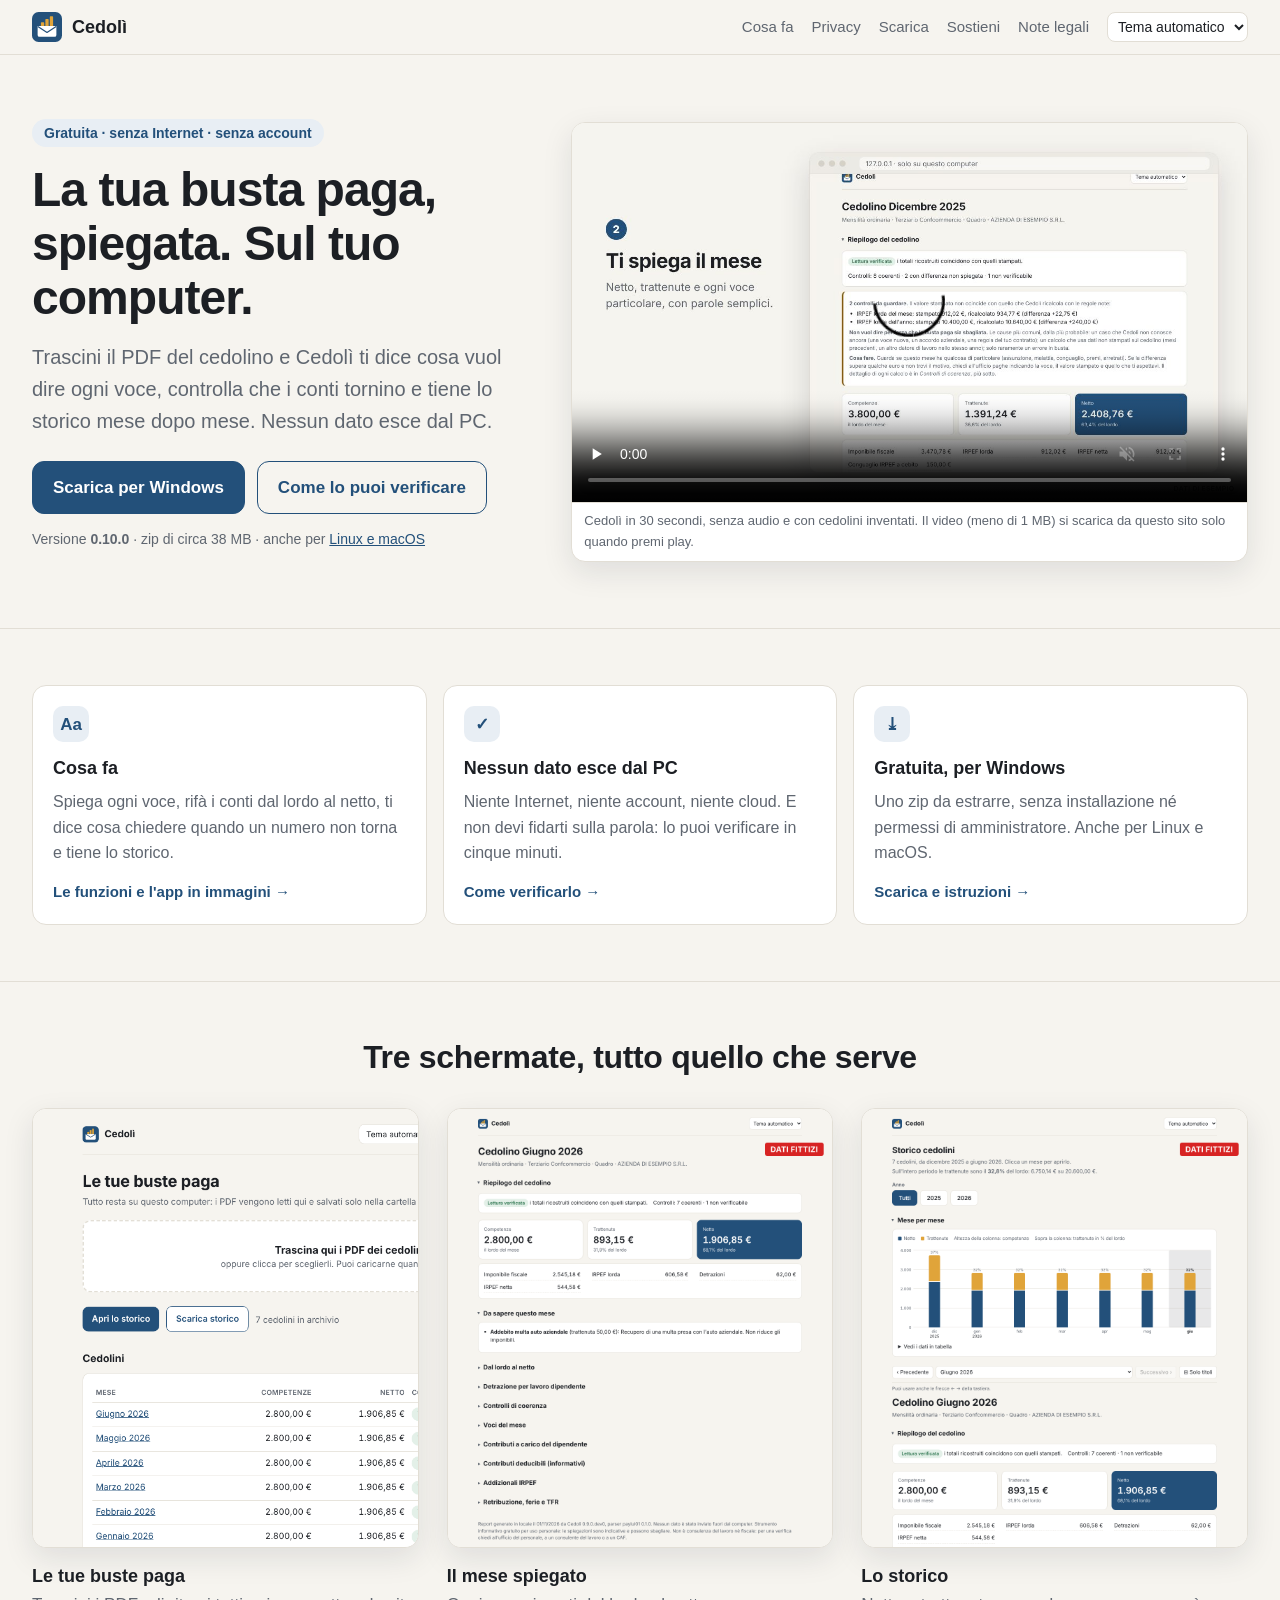
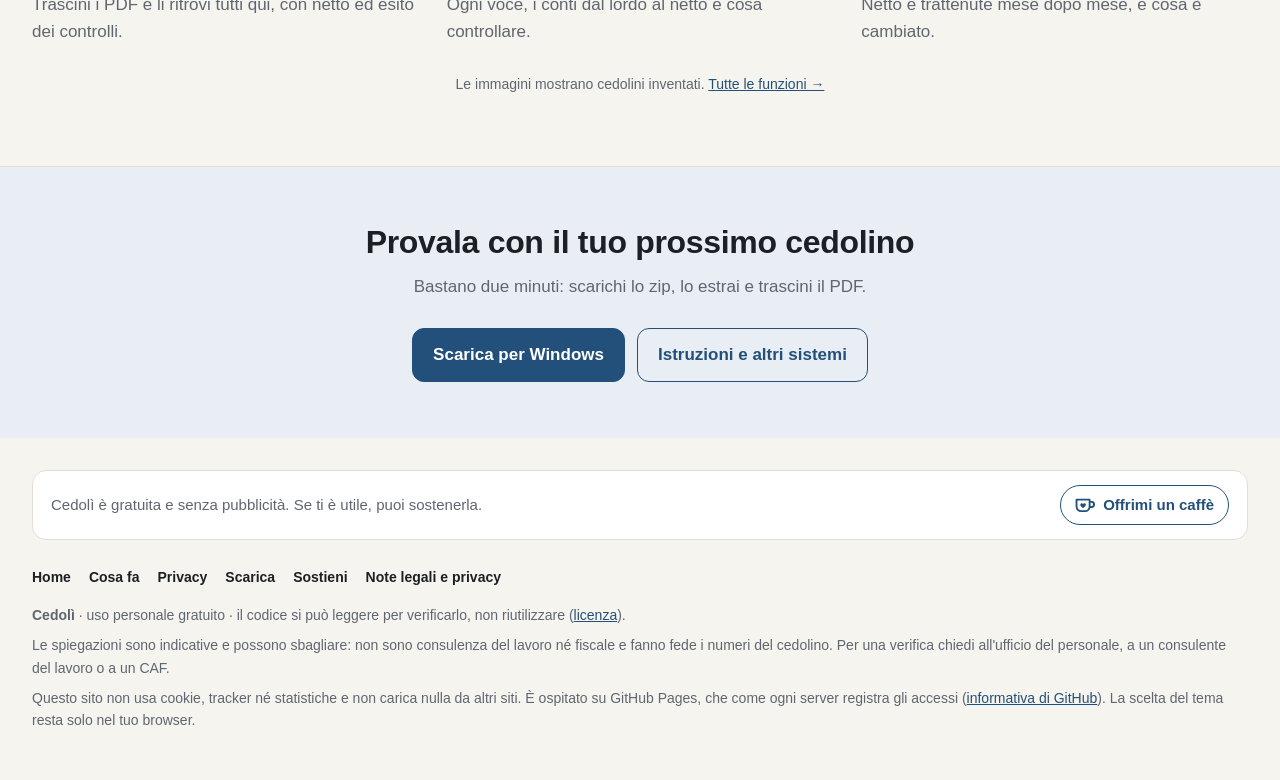
==== commit beaf2844: "Cedolì v0.10.0" ====
--- a/docs/index.html
+++ b/docs/index.html
@@ -44,7 +44,7 @@
 
 <main>
 
-<section class="hero">
+<section class="hero home">
   <div class="wrap grid">
     <div>
       <span class="eyebrow">Gratuita · senza Internet · senza account</span>
@@ -54,26 +54,14 @@
         <a class="btn" href="https://github.com/FabioCuccaro/cedoli/releases/latest/download/Cedoli-windows.zip">Scarica per Windows</a>
         <a class="btn secondary" href="verifica.html">Come lo puoi verificare</a>
       </div>
-      <p class="small">Versione <span class="version"><!--versione-->0.9.0<!--/versione--></span> · zip di circa <!--dimensione-->38 MB<!--/dimensione--> · anche per <a href="scarica.html#linux">Linux e macOS</a></p>
+      <p class="small">Versione <span class="version"><!--versione-->0.10.0<!--/versione--></span> · zip di circa <!--dimensione-->38 MB<!--/dimensione--> · anche per <a href="scarica.html#linux">Linux e macOS</a></p>
     </div>
-    <figure class="shot">
-      <img class="light-only" src="img/app-mese.png" width="1100" height="1400" alt="Report di un mese in Cedolì: competenze, trattenute, netto e controlli">
-      <img class="dark-only" src="img/app-mese-scuro.png" width="1100" height="1400" alt="Report di un mese in Cedolì, tema scuro" loading="lazy">
-      <figcaption>Le immagini mostrano cedolini inventati.</figcaption>
-    </figure>
-  </div>
-</section>
-
-<section id="video" class="demo">
-  <div class="wrap">
-    <h2>In 30 secondi</h2>
-    <p class="intro">Trascini il PDF, leggi il mese spiegato, vedi se qualche numero non torna e ritrovi tutto nello storico. Il video non ha audio e usa cedolini inventati.</p>
-    <figure class="shot">
-      <video controls muted playsinline preload="none" poster="video/cedoli-demo.jpg" width="1280" height="720">
+    <figure id="video" class="shot demo">
+      <video controls muted playsinline preload="none" poster="video/cedoli-demo.jpg" width="1280" height="720" aria-label="Cedolì in 30 secondi: trascini il PDF, leggi il mese spiegato, vedi cosa controllare e ritrovi tutto nello storico">
         <source src="video/cedoli-demo.mp4" type="video/mp4">
         <a href="video/cedoli-demo.mp4">Scarica il video dimostrativo</a>
       </video>
-      <figcaption>Il video si scarica solo quando premi play (meno di 1 MB) e arriva da questo stesso sito.</figcaption>
+      <figcaption>Cedolì in 30 secondi, senza audio e con cedolini inventati. Il video (meno di 1 MB) si scarica da questo sito solo quando premi play.</figcaption>
     </figure>
   </div>
 </section>
@@ -85,6 +73,18 @@
       <a class="card link" href="verifica.html"><div class="ico" aria-hidden="true">✓</div><h3>Nessun dato esce dal PC</h3><p>Niente Internet, niente account, niente cloud. E non devi fidarti sulla parola: lo puoi verificare in cinque minuti.</p><span class="more">Come verificarlo →</span></a>
       <a class="card link" href="scarica.html"><div class="ico" aria-hidden="true">⤓</div><h3>Gratuita, per Windows</h3><p>Uno zip da estrarre, senza installazione né permessi di amministratore. Anche per Linux e macOS.</p><span class="more">Scarica e istruzioni →</span></a>
     </div>
+  </div>
+</section>
+
+<section class="trio">
+  <div class="wrap">
+    <h2>Tre schermate, tutto quello che serve</h2>
+    <div class="row">
+      <figure><div class="shot"><img class="light-only" src="img/app-elenco.png" width="1100" height="760" alt="Elenco dei cedolini con la zona di caricamento" loading="lazy"><img class="dark-only" src="img/app-elenco-scuro.png" width="1100" height="760" alt="Elenco dei cedolini con la zona di caricamento, tema scuro" loading="lazy"></div><figcaption><strong>Le tue buste paga</strong>Trascini i PDF e li ritrovi tutti qui, con netto ed esito dei controlli.</figcaption></figure>
+      <figure><div class="shot"><img class="light-only" src="img/app-mese.png" width="1100" height="1400" alt="Report di un mese" loading="lazy"><img class="dark-only" src="img/app-mese-scuro.png" width="1100" height="1400" alt="Report di un mese, tema scuro" loading="lazy"></div><figcaption><strong>Il mese spiegato</strong>Ogni voce, i conti dal lordo al netto e cosa controllare.</figcaption></figure>
+      <figure><div class="shot"><img class="light-only" src="img/app-storico.png" width="1100" height="1400" alt="Storico dei cedolini con il grafico mese per mese" loading="lazy"><img class="dark-only" src="img/app-storico-scuro.png" width="1100" height="1400" alt="Storico dei cedolini con il grafico mese per mese, tema scuro" loading="lazy"></div><figcaption><strong>Lo storico</strong>Netto e trattenute mese dopo mese, e cosa è cambiato.</figcaption></figure>
+    </div>
+    <p class="small center">Le immagini mostrano cedolini inventati. <a href="funzioni.html#come-appare">Tutte le funzioni →</a></p>
   </div>
 </section>
 
@@ -103,7 +103,7 @@
 
 <footer>
   <div class="wrap">
-    <div class="foot-support"><span>Cedolì è gratuita e senza pubblicità. Se ti è utile, puoi sostenerla.</span><a class="btn-cafe" href="https://ko-fi.com/busta_chiara"><svg width="20" height="16" viewBox="0 0 26 20" aria-hidden="true"><path d="M2 3h17v9a6 6 0 0 1-6 6H8a6 6 0 0 1-6-6z" fill="none" stroke="currentColor" stroke-width="2.4" stroke-linejoin="round"/><path d="M19 6h2.5a3.3 3.3 0 0 1 0 6.6H19" fill="none" stroke="currentColor" stroke-width="2.4"/><path d="M10.5 14s-3.6-2.2-3.6-4.4c0-1.2.8-2 1.8-2 .8 0 1.4.4 1.8 1 .4-.6 1-1 1.8-1 1 0 1.8.8 1.8 2 0 2.2-3.6 4.4-3.6 4.4z" fill="currentColor"/></svg>Offrimi un caffè</a></div>
+    <div class="foot-support"><span>Cedolì è gratuita e senza pubblicità. Se ti è utile, puoi sostenerla.</span><a class="btn-cafe" href="https://ko-fi.com/cedoli"><svg width="20" height="16" viewBox="0 0 26 20" aria-hidden="true"><path d="M2 3h17v9a6 6 0 0 1-6 6H8a6 6 0 0 1-6-6z" fill="none" stroke="currentColor" stroke-width="2.4" stroke-linejoin="round"/><path d="M19 6h2.5a3.3 3.3 0 0 1 0 6.6H19" fill="none" stroke="currentColor" stroke-width="2.4"/><path d="M10.5 14s-3.6-2.2-3.6-4.4c0-1.2.8-2 1.8-2 .8 0 1.4.4 1.8 1 .4-.6 1-1 1.8-1 1 0 1.8.8 1.8 2 0 2.2-3.6 4.4-3.6 4.4z" fill="currentColor"/></svg>Offrimi un caffè</a></div>
     <nav class="foot-nav" aria-label="Tutte le pagine"><a href="./">Home</a><a href="funzioni.html">Cosa fa</a><a href="verifica.html">Privacy</a><a href="scarica.html">Scarica</a><a href="sostieni.html">Sostieni</a><a href="legale.html">Note legali e privacy</a></nav>
     <div><strong>Cedolì</strong> · uso personale gratuito · il codice si può leggere per verificarlo, non riutilizzare (<a href="https://github.com/FabioCuccaro/cedoli/blob/main/LICENSE.md">licenza</a>).</div>
     <div>Le spiegazioni sono indicative e possono sbagliare: non sono consulenza del lavoro né fiscale e fanno fede i numeri del cedolino. Per una verifica chiedi all'ufficio del personale, a un consulente del lavoro o a un CAF.</div>
--- a/docs/sito.css
+++ b/docs/sito.css
@@ -27,7 +27,8 @@
 img { max-width: 100%; height: auto; display: block; }
 code, pre { font-family: ui-monospace, Menlo, Consolas, monospace; font-size: .88em; }
 pre { background: var(--surface); border: 1px solid var(--line); border-radius: 10px; padding: 12px 14px; overflow-x: auto; line-height: 1.45; }
-.wrap { max-width: 1040px; margin: 0 auto; padding: 0 16px; }
+.wrap { max-width: 1320px; margin: 0 auto; padding: 0 16px; }
+@media (min-width: 900px) { .wrap { padding: 0 32px; } }
 
 /* Intestazione */
 header.top { border-bottom: 1px solid var(--line); background: var(--bg); position: sticky; top: 0; z-index: 2; }
@@ -56,6 +57,7 @@
 .btn.secondary { background: transparent; color: var(--accent); }
 .small { font-size: 14px; color: var(--muted); }
 .shot { border-radius: 14px; border: 1px solid var(--line); overflow: hidden; background: var(--surface); box-shadow: 0 10px 30px rgba(20, 30, 45, .10); }
+figure.shot { margin: 0; }
 .shot figcaption { font-size: 13px; color: var(--muted); padding: 8px 12px; border-top: 1px solid var(--line); }
 
 /* Immagini chiare o scure secondo il tema scelto */
@@ -189,9 +191,23 @@
   dl.rows > div { grid-template-columns: 1fr; gap: 4px; }
 }
 
-/* Video dimostrativo della home */
-.demo .shot { max-width: 960px; }
+/* Home: video accanto al titolo, poi le tre schermate affiancate */
+.hero.home { padding-bottom: 64px; }
+.hero.home .grid { grid-template-columns: 5fr 7fr; gap: 56px; }
 .demo video { display: block; width: 100%; height: auto; background: var(--bg); }
+.trio h2 { text-align: center; margin-bottom: 32px; }
+.trio .row { display: grid; grid-template-columns: repeat(3, minmax(0, 1fr)); gap: 28px; align-items: start; }
+.trio figure { margin: 0; }
+.trio .shot { height: 440px; }
+.trio .shot img { width: 100%; height: 100%; object-fit: cover; object-position: top; }
+.trio .row figure:first-child .shot img { object-position: left top; }
+.trio figcaption { margin-top: 14px; color: var(--muted); }
+.trio figcaption strong { display: block; color: var(--text); font-size: 18px; }
+.small.center { text-align: center; margin-top: 28px; }
+@media (max-width: 820px) {
+  .hero.home .grid, .trio .row { grid-template-columns: minmax(0, 1fr); }
+  .trio .shot { height: 360px; }
+}
 
 /* Sito su più pagine */
 section.first { padding-top: 48px; }
@@ -213,3 +229,6 @@
 .foot-support { display: flex; align-items: center; justify-content: space-between; gap: 12px 20px; flex-wrap: wrap; padding: 14px 18px; margin-bottom: 18px; border: 1px solid var(--line); border-radius: 14px; background: var(--surface); color: var(--muted); font-size: 15px; }
 a.btn-cafe { display: inline-flex; align-items: center; gap: 8px; padding: 7px 14px; border-radius: 999px; border: 1px solid var(--accent); color: var(--accent); text-decoration: none; font-weight: 650; font-size: 15px; white-space: nowrap; }
 a.btn-cafe:hover { background: var(--accent); color: var(--on-accent); }
+/* Sei funzioni: tre per riga sugli schermi larghi, invece di quattro più due */
+#funzioni .cards { grid-template-columns: repeat(auto-fit, minmax(320px, 1fr)); }
+@media (max-width: 400px) { #funzioni .cards { grid-template-columns: minmax(0, 1fr); } }
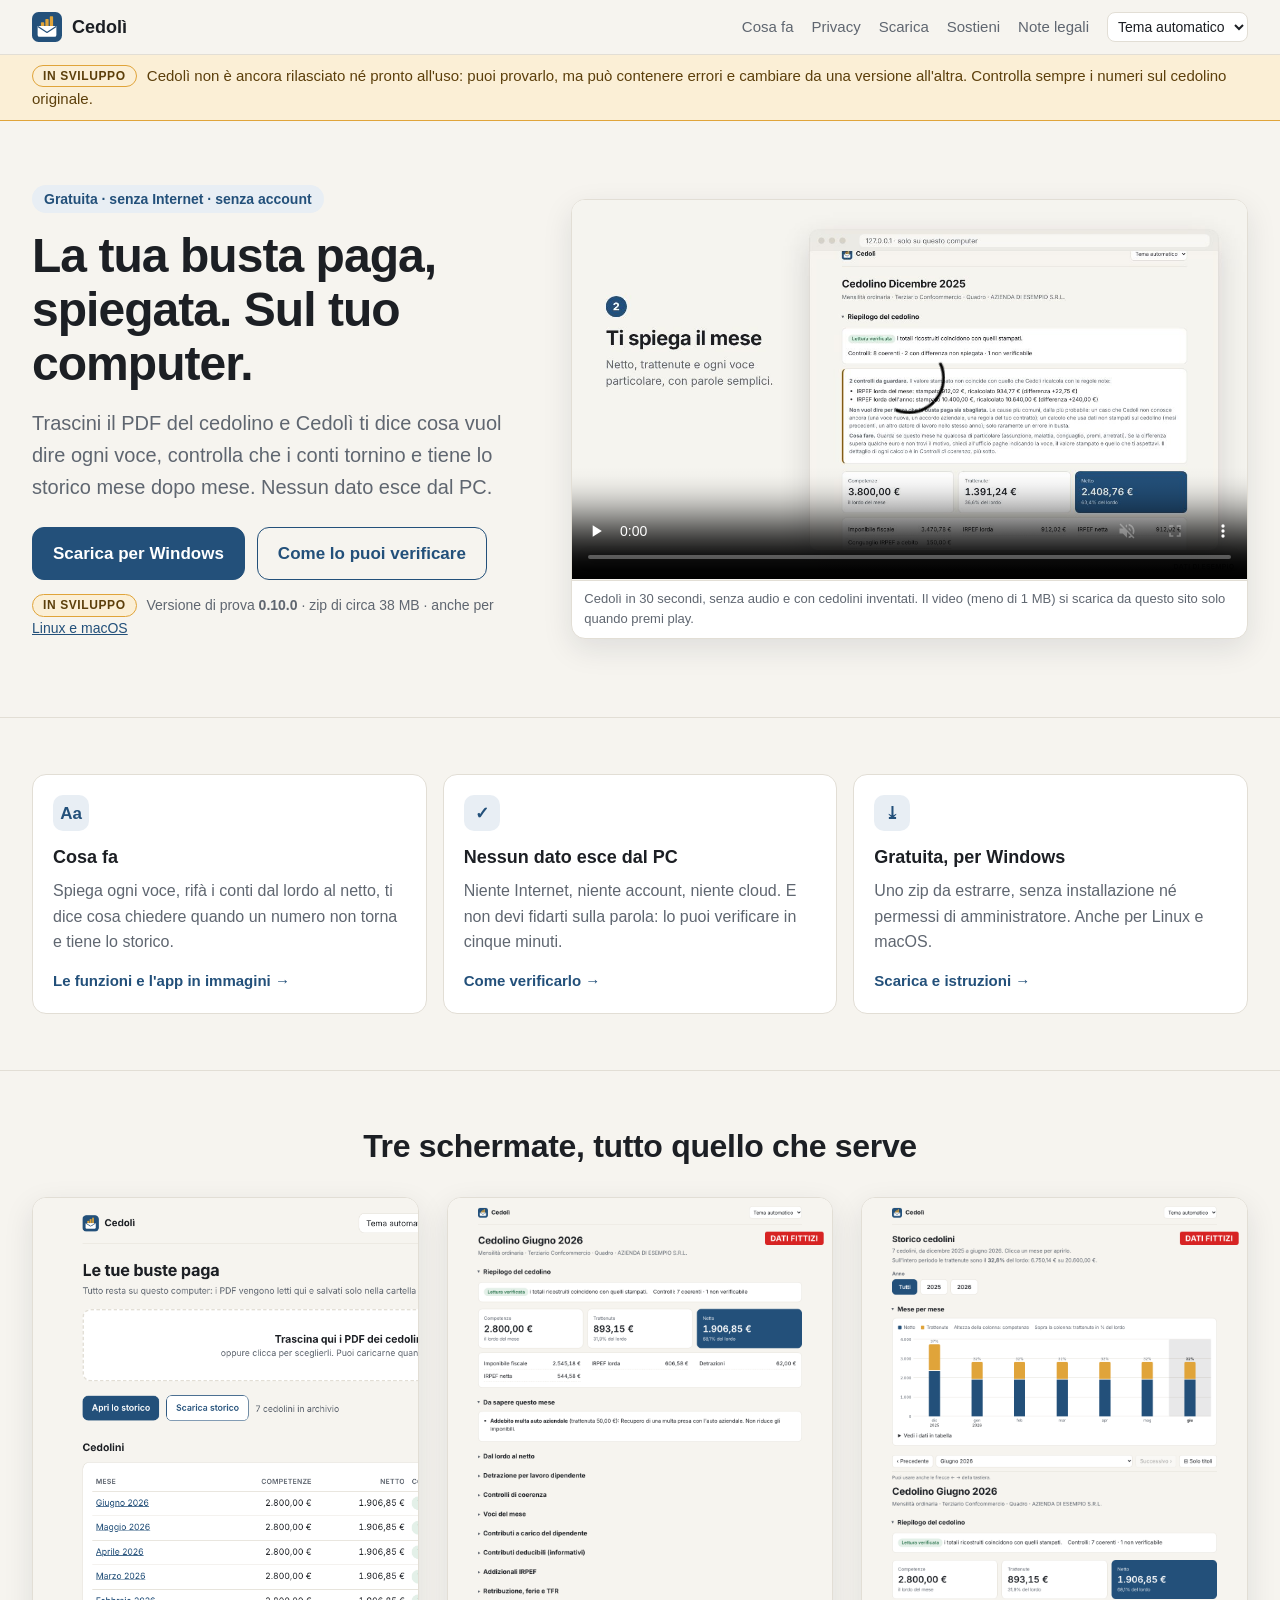
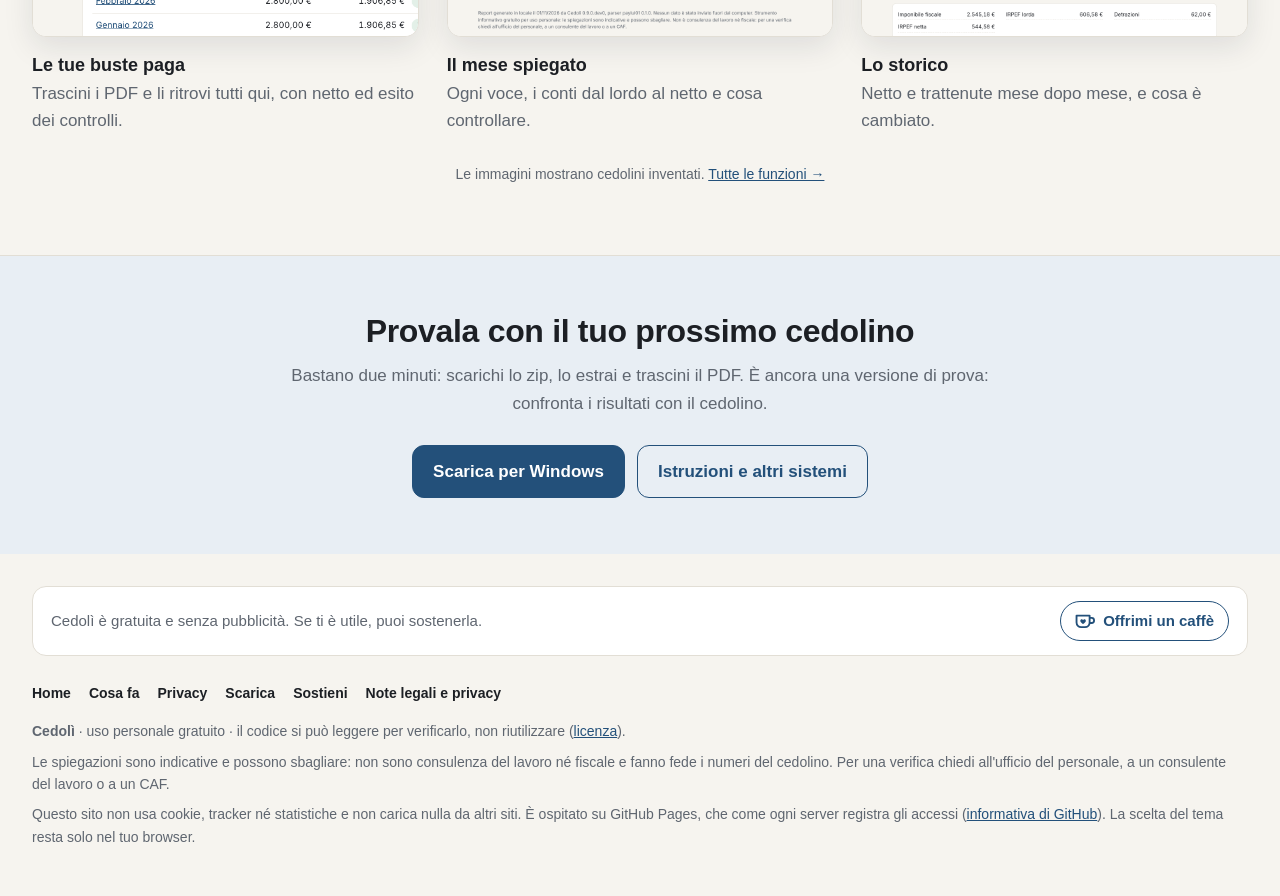
==== commit cca994d2: "Sito aggiornato da 9f77651" ====
--- a/docs/index.html
+++ b/docs/index.html
@@ -42,6 +42,10 @@
   </div>
 </header>
 
+<div class="dev-banner" role="note">
+  <div class="wrap"><strong class="dev-tag">In sviluppo</strong> <span>Cedolì non è ancora rilasciato né pronto all'uso: puoi provarlo, ma può contenere errori e cambiare da una versione all'altra. Controlla sempre i numeri sul cedolino originale.</span></div>
+</div>
+
 <main>
 
 <section class="hero home">
@@ -54,7 +58,7 @@
         <a class="btn" href="https://github.com/FabioCuccaro/cedoli/releases/latest/download/Cedoli-windows.zip">Scarica per Windows</a>
         <a class="btn secondary" href="verifica.html">Come lo puoi verificare</a>
       </div>
-      <p class="small">Versione <span class="version"><!--versione-->0.10.0<!--/versione--></span> · zip di circa <!--dimensione-->38 MB<!--/dimensione--> · anche per <a href="scarica.html#linux">Linux e macOS</a></p>
+      <p class="small"><span class="dev-tag">In sviluppo</span> Versione di prova <span class="version"><!--versione-->0.10.0<!--/versione--></span> · zip di circa <!--dimensione-->38 MB<!--/dimensione--> · anche per <a href="scarica.html#linux">Linux e macOS</a></p>
     </div>
     <figure id="video" class="shot demo">
       <video controls muted playsinline preload="none" poster="video/cedoli-demo.jpg" width="1280" height="720" aria-label="Cedolì in 30 secondi: trascini il PDF, leggi il mese spiegato, vedi cosa controllare e ritrovi tutto nello storico">
@@ -91,7 +95,7 @@
 <section class="cta-band">
   <div class="wrap">
     <h2>Provala con il tuo prossimo cedolino</h2>
-    <p class="intro">Bastano due minuti: scarichi lo zip, lo estrai e trascini il PDF.</p>
+    <p class="intro">Bastano due minuti: scarichi lo zip, lo estrai e trascini il PDF. È ancora una versione di prova: confronta i risultati con il cedolino.</p>
     <div class="cta">
       <a class="btn" href="https://github.com/FabioCuccaro/cedoli/releases/latest/download/Cedoli-windows.zip">Scarica per Windows</a>
       <a class="btn secondary" href="scarica.html">Istruzioni e altri sistemi</a>
--- a/docs/sito.css
+++ b/docs/sito.css
@@ -232,3 +232,15 @@
 /* Sei funzioni: tre per riga sugli schermi larghi, invece di quattro più due */
 #funzioni .cards { grid-template-columns: repeat(auto-fit, minmax(320px, 1fr)); }
 @media (max-width: 400px) { #funzioni .cards { grid-template-columns: minmax(0, 1fr); } }
+
+/* Avviso "in sviluppo" sotto il menu di ogni pagina: l'app non è ancora rilasciata né pronta all'uso. */
+:root { --warn-bg: #fbefd6; --warn-line: #e0a43a; --warn-text: #5c3f0b; }
+@media (prefers-color-scheme: dark) {
+  :root:not([data-theme="light"]) { --warn-bg: #2d2513; --warn-line: #a9802f; --warn-text: #f0d79f; }
+}
+:root[data-theme="dark"] { --warn-bg: #2d2513; --warn-line: #a9802f; --warn-text: #f0d79f; }
+.dev-banner { background: var(--warn-bg); color: var(--warn-text); border-bottom: 1px solid var(--warn-line); font-size: 15px; line-height: 1.5; }
+.dev-banner .wrap { padding-top: 10px; padding-bottom: 10px; }
+.dev-tag { display: inline-block; font-size: 12px; font-weight: 700; text-transform: uppercase; letter-spacing: .05em; color: var(--warn-text); background: var(--warn-bg); border: 1px solid var(--warn-line); border-radius: 999px; padding: 1px 10px; margin-right: 6px; vertical-align: 1px; }
+.dev-banner .dev-tag { background: transparent; }
+@media (max-width: 820px) { .dev-banner { font-size: 14px; } }
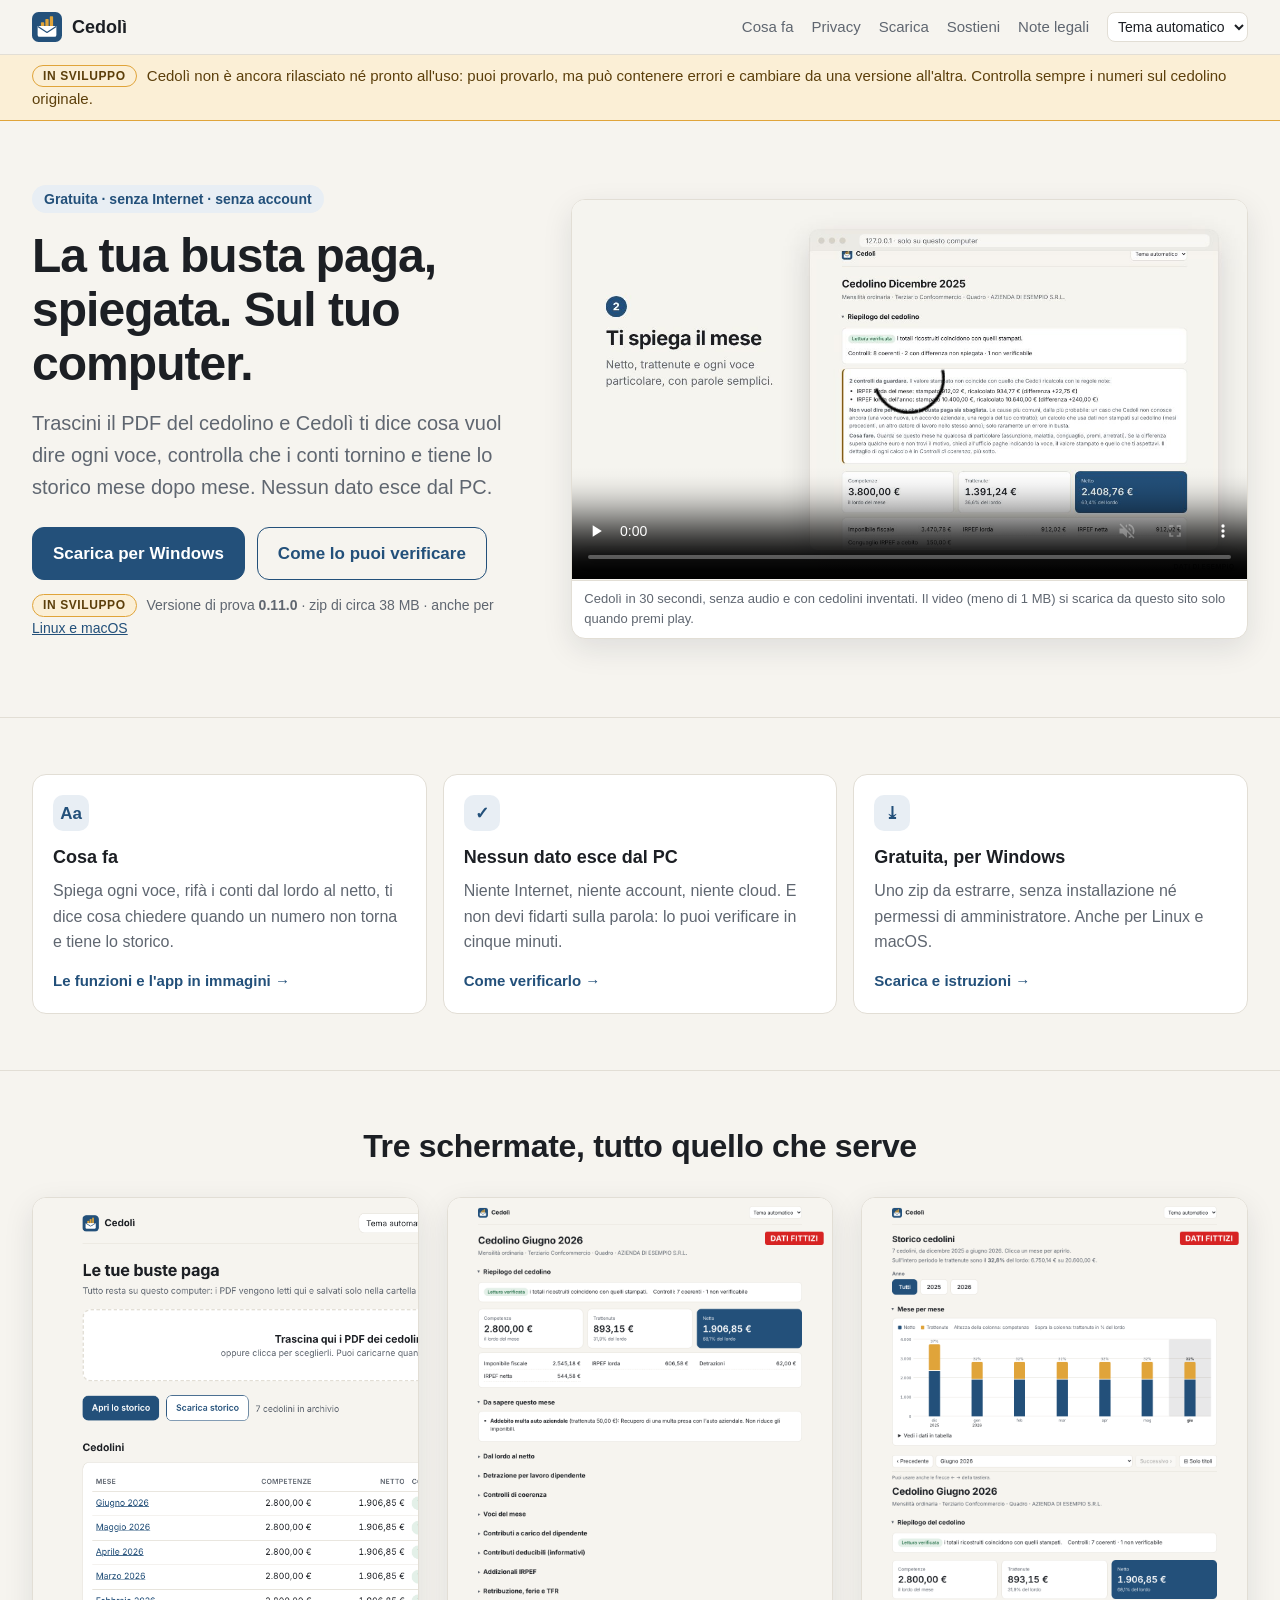
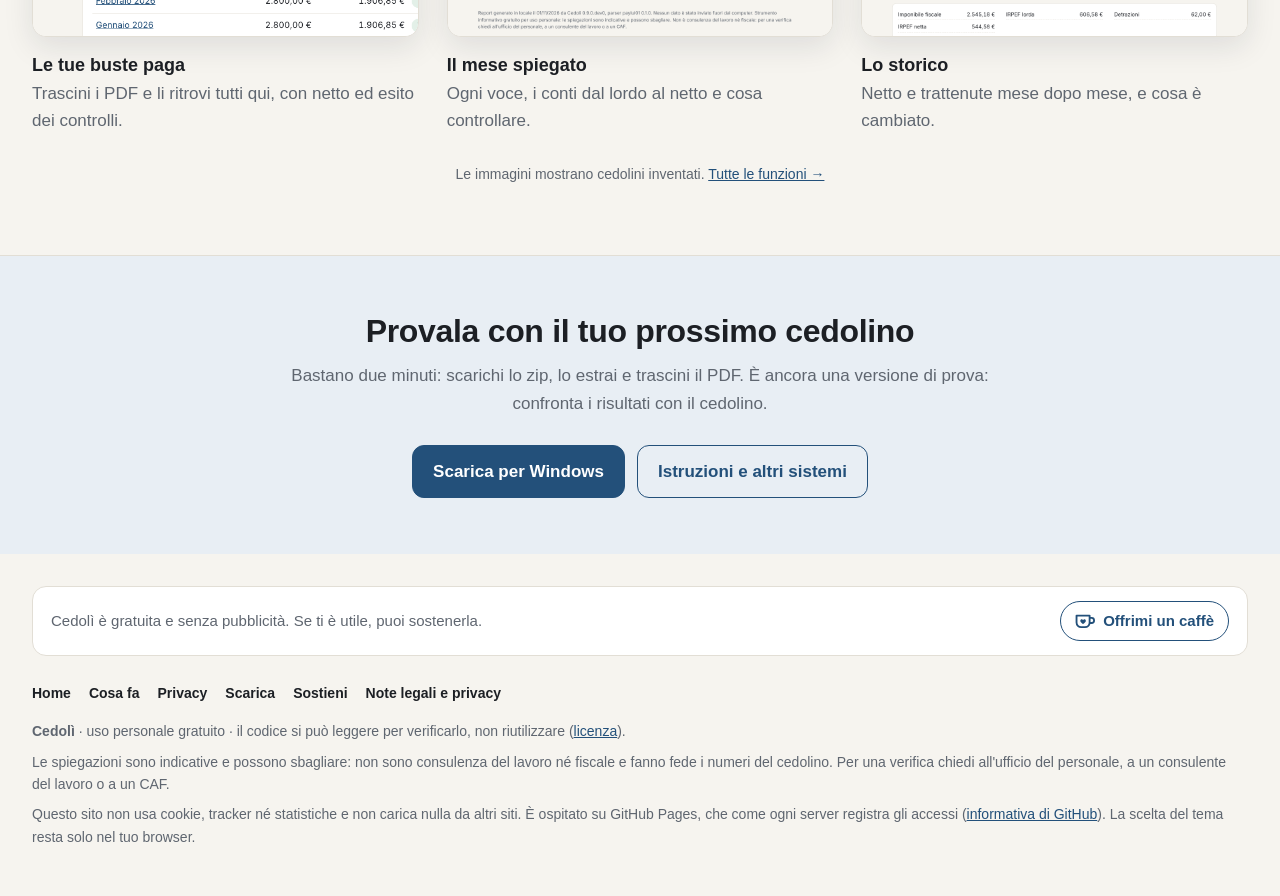
==== commit bf7ced1b: "Cedolì v0.11.0" ====
--- a/docs/index.html
+++ b/docs/index.html
@@ -58,7 +58,7 @@
         <a class="btn" href="https://github.com/FabioCuccaro/cedoli/releases/latest/download/Cedoli-windows.zip">Scarica per Windows</a>
         <a class="btn secondary" href="verifica.html">Come lo puoi verificare</a>
       </div>
-      <p class="small"><span class="dev-tag">In sviluppo</span> Versione di prova <span class="version"><!--versione-->0.10.0<!--/versione--></span> · zip di circa <!--dimensione-->38 MB<!--/dimensione--> · anche per <a href="scarica.html#linux">Linux e macOS</a></p>
+      <p class="small"><span class="dev-tag">In sviluppo</span> Versione di prova <span class="version"><!--versione-->0.11.0<!--/versione--></span> · zip di circa <!--dimensione-->38 MB<!--/dimensione--> · anche per <a href="scarica.html#linux">Linux e macOS</a></p>
     </div>
     <figure id="video" class="shot demo">
       <video controls muted playsinline preload="none" poster="video/cedoli-demo.jpg" width="1280" height="720" aria-label="Cedolì in 30 secondi: trascini il PDF, leggi il mese spiegato, vedi cosa controllare e ritrovi tutto nello storico">
